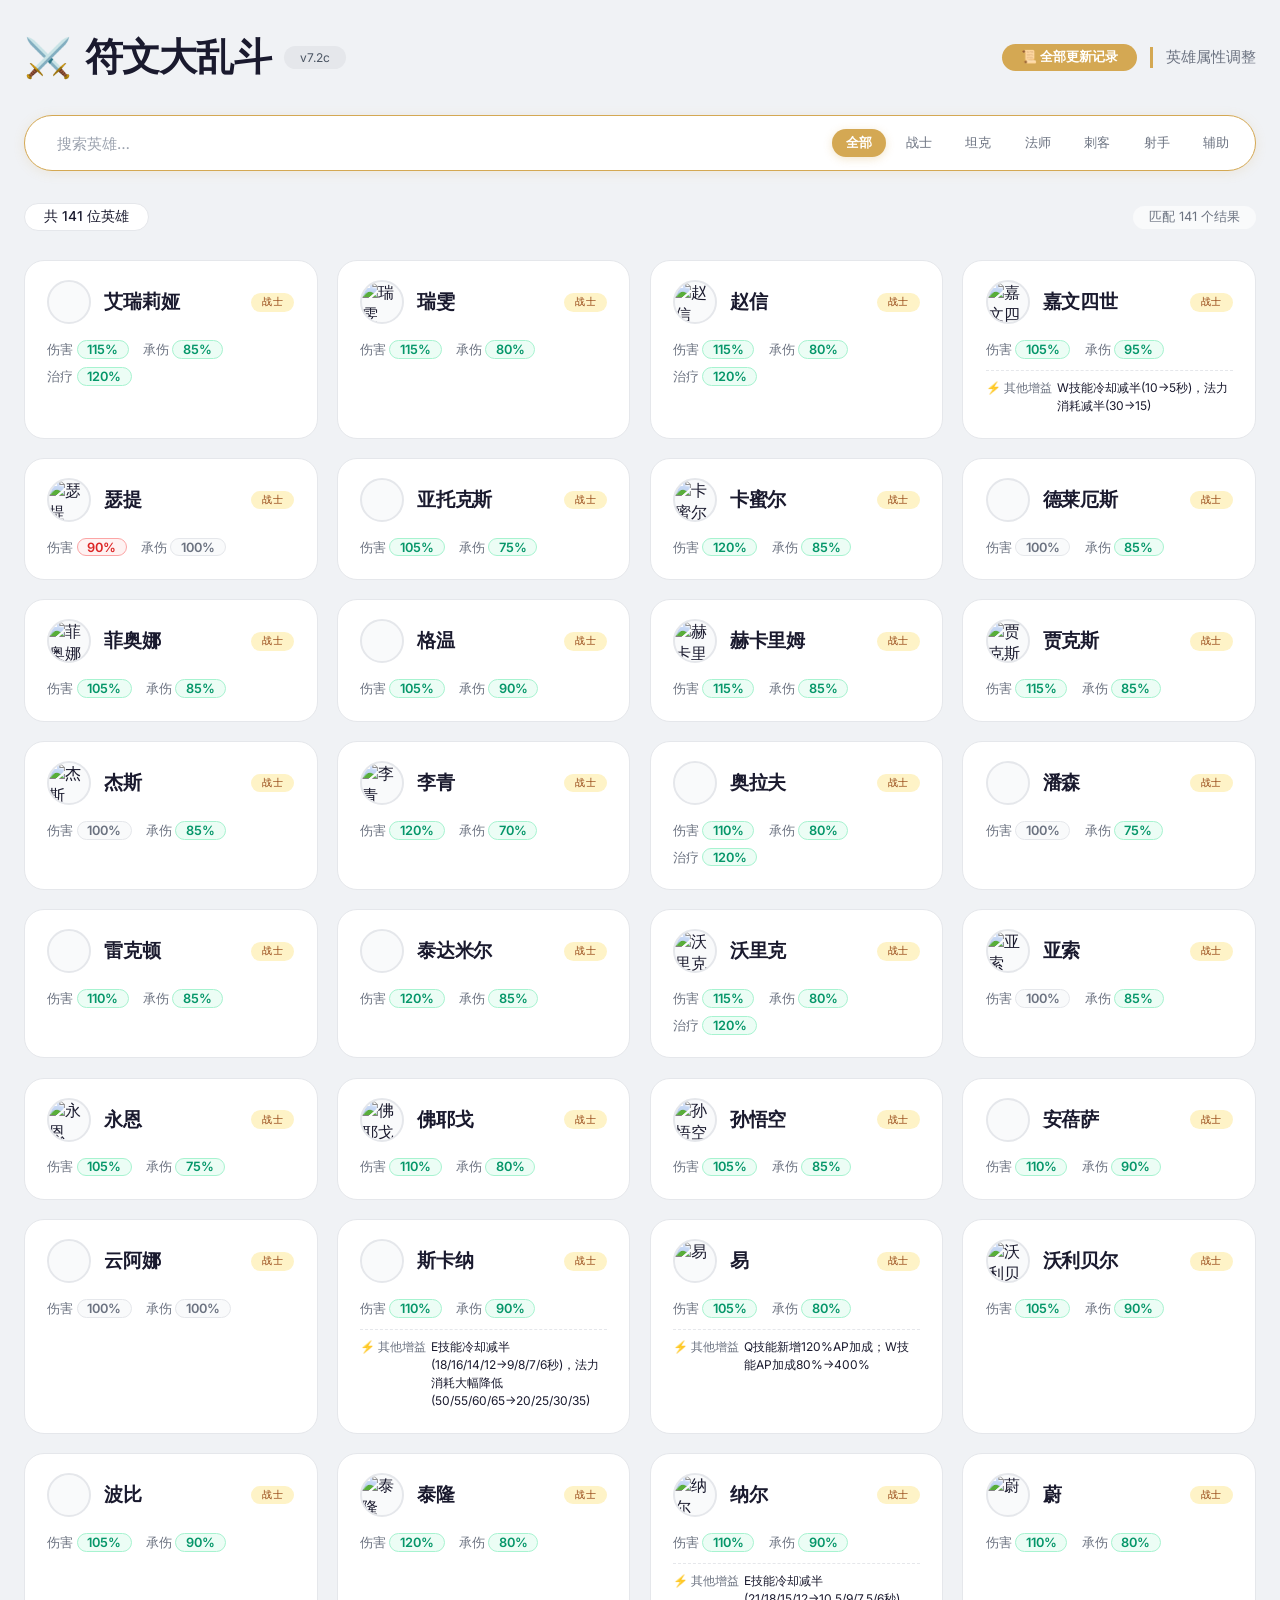
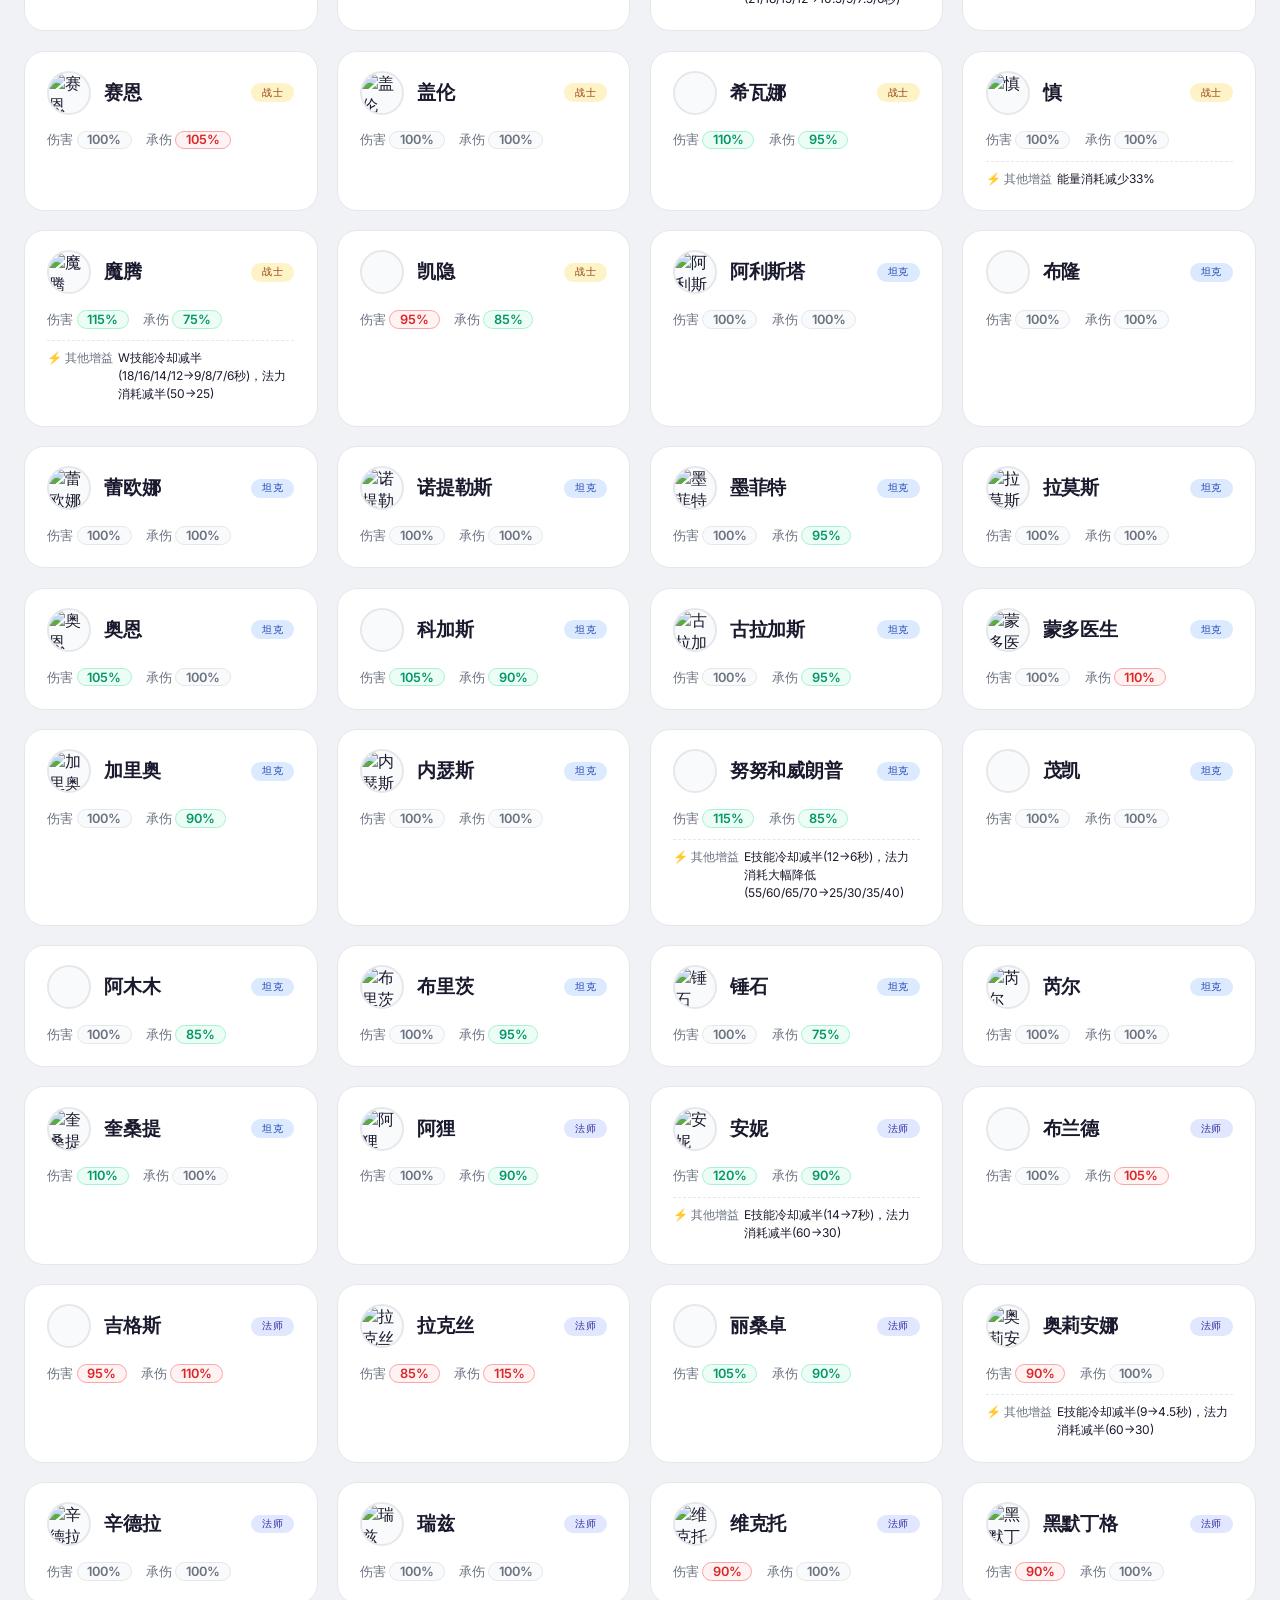
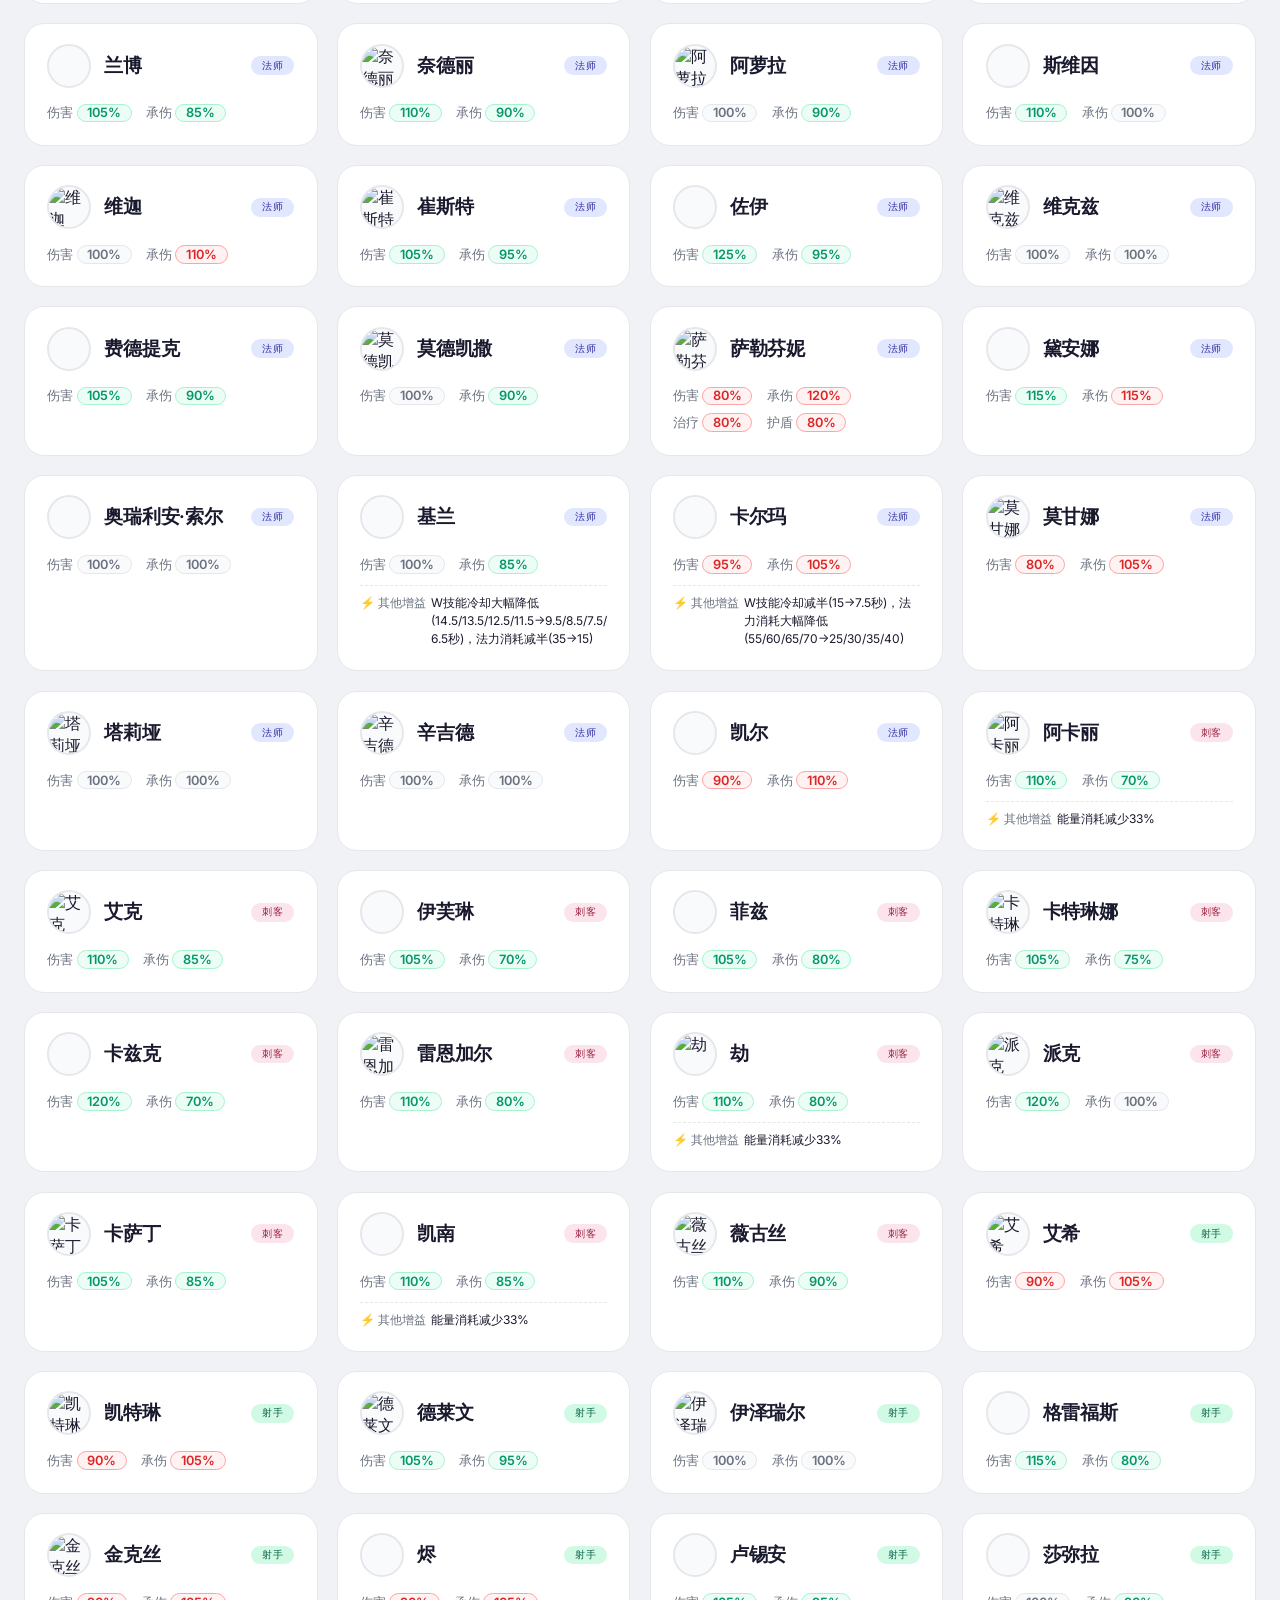
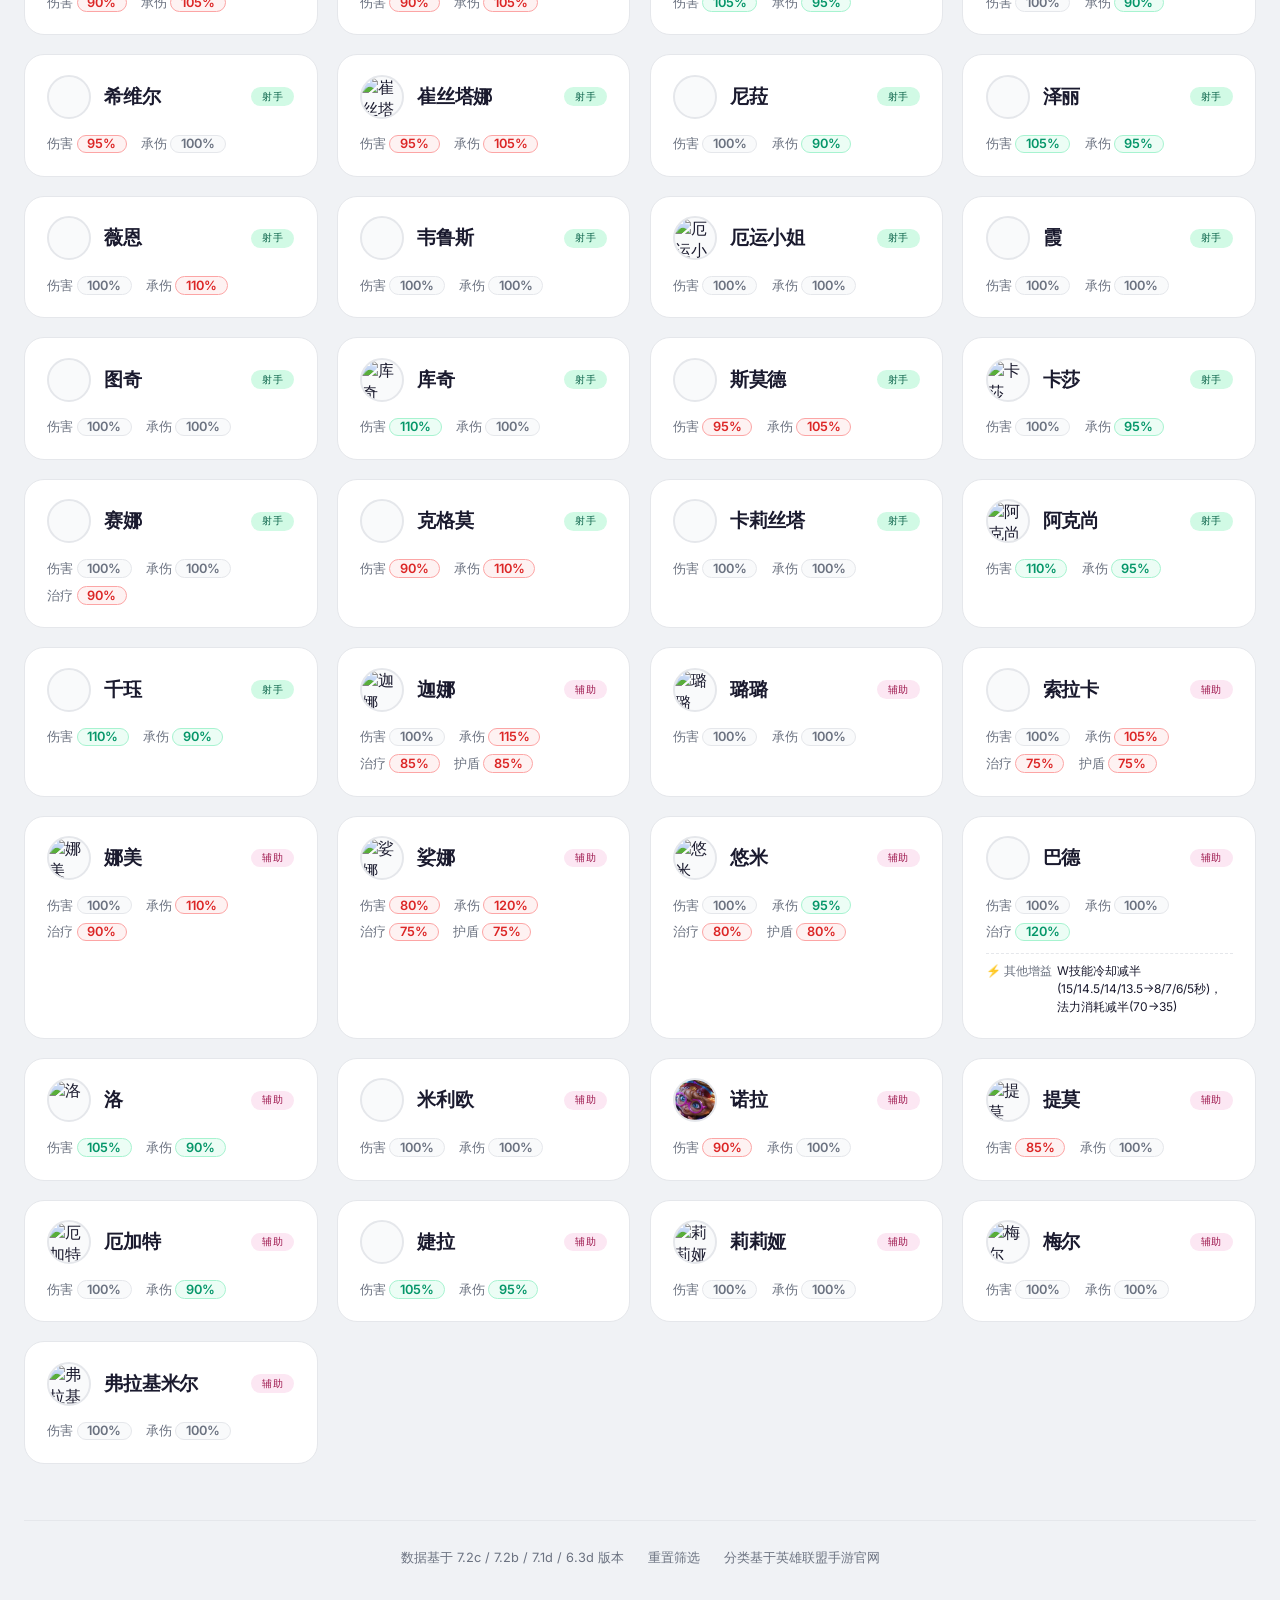
==== index.html @ 931d6c53 "Update index.html" ====
<!DOCTYPE html>
<html lang="zh-CN">
<head>
    <meta charset="UTF-8">
    <meta name="viewport" content="width=device-width, initial-scale=1.0">
    <title>符文大乱斗 · 英雄属性查询</title>
    <link rel="preconnect" href="https://fonts.googleapis.com">
    <link rel="preconnect" href="https://fonts.gstatic.com" crossorigin>
    <link href="https://fonts.googleapis.com/css2?family=Inter:opsz,wght@14..32,400;14..32,500;14..32,600;14..32,700&display=swap" rel="stylesheet">
    <style>
        /* 样式与上一版本完全相同，为了简洁此处省略，实际使用时保留完整样式 */
        * { box-sizing: border-box; margin: 0; padding: 0; }
        body { font-family: 'Inter', sans-serif; background: #f0f2f5; color: #1a1a2e; min-height: 100vh; padding: 2rem 1.5rem; display: flex; flex-direction: column; align-items: center; }
        .container { max-width: 1280px; width: 100%; }
        .header { display: flex; align-items: center; justify-content: space-between; flex-wrap: wrap; margin-bottom: 2rem; gap: 1rem; }
        .header-left { display: flex; align-items: center; gap: 0.8rem; }
        .logo-icon { font-size: 2.4rem; line-height: 1; }
        h1 { font-weight: 700; font-size: 2.4rem; letter-spacing: -0.02em; color: #1a1a2e; margin: 0; }
        .subtitle { color: #6b7280; font-size: 0.95rem; padding-left: 0.8rem; border-left: 3px solid #d4a853; font-weight: 400; }
        .header-actions { display: flex; align-items: center; gap: 0.8rem; }
        .version-badge { background: #e5e7eb; border-radius: 40px; padding: 0.25rem 1rem; font-size: 0.75rem; color: #4b5563; }
        .btn-history { background: #d4a853; border: none; color: #fff; padding: 0.3rem 1.2rem; border-radius: 40px; font-size: 0.8rem; font-weight: 600; cursor: pointer; transition: background 0.2s, transform 0.1s; font-family: inherit; white-space: nowrap; }
        .btn-history:hover { background: #c49a3e; transform: scale(1.02); }
        .filters { display: flex; flex-wrap: wrap; gap: 1rem; margin-bottom: 2rem; align-items: center; background: #fff; border-radius: 60px; padding: 0.5rem 0.5rem 0.5rem 1.2rem; border: 1px solid #e5e7eb; box-shadow: 0 2px 8px rgba(0,0,0,0.06); transition: border-color 0.2s, box-shadow 0.2s; }
        .filters:focus-within { border-color: #d4a853; box-shadow: 0 2px 12px rgba(212,168,83,0.15); }
        .search-box { flex: 2; min-width: 180px; position: relative; }
        .search-box input { width: 100%; padding: 0.6rem 2.4rem 0.6rem 0.8rem; font-size: 0.95rem; border: none; background: transparent; color: #1a1a2e; outline: none; font-family: inherit; }
        .search-box input::placeholder { color: #9ca3af; }
        .search-box .clear-btn { position: absolute; right: 8px; top: 50%; transform: translateY(-50%); background: none; border: none; color: #9ca3af; font-size: 1.2rem; cursor: pointer; padding: 4px 6px; display: none; border-radius: 50%; transition: background 0.2s; }
        .search-box .clear-btn.visible { display: block; }
        .search-box .clear-btn:hover { background: #f3f4f6; color: #4b5563; }
        .type-filter { display: flex; gap: 0.3rem; flex-wrap: wrap; padding-right: 0.2rem; }
        .type-filter button { background: transparent; border: none; color: #6b7280; padding: 0.35rem 0.9rem; border-radius: 40px; cursor: pointer; font-size: 0.8rem; font-weight: 500; transition: all 0.2s; white-space: nowrap; font-family: inherit; }
        .type-filter button:hover { color: #1a1a2e; background: #f3f4f6; }
        .type-filter button.active { background: #d4a853; color: #fff; font-weight: 600; box-shadow: 0 2px 8px rgba(212,168,83,0.3); }
        .stats { display: flex; justify-content: space-between; align-items: center; margin-bottom: 1.8rem; font-size: 0.9rem; color: #6b7280; flex-wrap: wrap; gap: 0.5rem; }
        .stats .count { background: #fff; padding: 0.25rem 1.2rem; border-radius: 40px; border: 1px solid #e5e7eb; font-weight: 500; font-size: 0.85rem; color: #1a1a2e; }
        .stats .match-info { background: #f9fafb; padding: 0.2rem 1rem; border-radius: 40px; font-size: 0.8rem; color: #6b7280; }
        .grid { display: grid; grid-template-columns: repeat(auto-fill, minmax(280px, 1fr)); gap: 1.2rem; }
        .card { background: #fff; border-radius: 20px; padding: 1.2rem 1.4rem 1.4rem; border: 1px solid #e5e7eb; transition: transform 0.15s ease, border-color 0.2s, box-shadow 0.2s; display: flex; flex-direction: column; position: relative; overflow: hidden; cursor: pointer; }
        .card::before { content: ''; position: absolute; top: 0; left: 0; right: 0; height: 3px; background: linear-gradient(90deg, transparent, #d4a853, transparent); opacity: 0; transition: opacity 0.3s; }
        .card:hover { border-color: #d4a853; transform: translateY(-3px); box-shadow: 0 8px 24px rgba(0,0,0,0.08); }
        .card:hover::before { opacity: 1; }
        .card .hero-header { display: flex; align-items: center; gap: 0.8rem; margin-bottom: 0.8rem; }
        .card .hero-header img { width: 44px; height: 44px; border-radius: 50%; border: 2px solid #e5e7eb; object-fit: cover; background: #f9fafb; flex-shrink: 0; transition: border-color 0.2s; }
        .card:hover .hero-header img { border-color: #d4a853; }
        .card .hero-header .hero-name { font-size: 1.2rem; font-weight: 600; flex: 1; letter-spacing: -0.01em; color: #1a1a2e; }
        .card .hero-header .type-badge { font-size: 0.65rem; background: #f3f4f6; color: #4b5563; padding: 0.15rem 0.7rem; border-radius: 40px; font-weight: 500; letter-spacing: 0.3px; white-space: nowrap; text-transform: uppercase; }
        .card .hero-header .type-badge.type-战士 { background: #fef3c7; color: #92400e; }
        .card .hero-header .type-badge.type-坦克 { background: #dbeafe; color: #1e40af; }
        .card .hero-header .type-badge.type-法师 { background: #e0e7ff; color: #3730a3; }
        .card .hero-header .type-badge.type-刺客 { background: #fce4ec; color: #9a1f3c; }
        .card .hero-header .type-badge.type-射手 { background: #d1fae5; color: #065f46; }
        .card .hero-header .type-badge.type-辅助 { background: #fce7f3; color: #9d174d; }
        .card .attrs { display: flex; flex-wrap: wrap; gap: 0.5rem 0.9rem; margin-top: 0.2rem; }
        .card .attr-item { display: flex; align-items: baseline; gap: 0.2rem; font-size: 0.85rem; }
        .card .attr-item .label { color: #6b7280; font-weight: 400; font-size: 0.8rem; }
        .card .attr-item .value { font-weight: 600; color: #1a1a2e; background: #f9fafb; padding: 0.05rem 0.6rem; border-radius: 30px; font-size: 0.8rem; border: 1px solid #e5e7eb; min-width: 2.4rem; text-align: center; }
        .card .attr-item .value.positive { color: #059669; border-color: #a7f3d0; background: #ecfdf5; }
        .card .attr-item .value.negative { color: #dc2626; border-color: #fca5a5; background: #fef2f2; }
        .card .attr-item .value.neutral { color: #6b7280; border-color: #e5e7eb; background: #f9fafb; }
        .card .attr-item .value.empty { color: #9ca3af; border-color: #f3f4f6; background: transparent; }
        .card .other-buff { margin-top: 0.7rem; padding-top: 0.5rem; border-top: 1px dashed #e5e7eb; font-size: 0.75rem; color: #4b5563; line-height: 1.5; display: flex; gap: 0.3rem; }
        .card .other-buff .buff-label { font-weight: 500; color: #6b7280; white-space: nowrap; }
        .card .other-buff .buff-desc { color: #1a1a2e; word-break: break-word; }
        .modal-overlay { position: fixed; top: 0; left: 0; right: 0; bottom: 0; background: rgba(0,0,0,0.4); backdrop-filter: blur(4px); display: flex; align-items: center; justify-content: center; z-index: 1000; padding: 1.5rem; opacity: 0; visibility: hidden; transition: opacity 0.25s ease, visibility 0.25s ease; }
        .modal-overlay.open { opacity: 1; visibility: visible; }
        .modal-content { background: #fff; border-radius: 24px; max-width: 800px; width: 100%; max-height: 80vh; padding: 1.8rem 2rem 2rem; box-shadow: 0 20px 60px rgba(0,0,0,0.2); transform: scale(0.92) translateY(10px); transition: transform 0.25s ease, opacity 0.25s ease; opacity: 0; display: flex; flex-direction: column; overflow: hidden; }
        .modal-overlay.open .modal-content { transform: scale(1) translateY(0); opacity: 1; }
        .modal-header { display: flex; justify-content: space-between; align-items: center; margin-bottom: 1.2rem; flex-shrink: 0; }
        .modal-header h2 { font-size: 1.5rem; font-weight: 600; color: #1a1a2e; }
        .modal-close { background: none; border: none; font-size: 1.8rem; line-height: 1; cursor: pointer; color: #9ca3af; transition: color 0.2s; padding: 0 0.2rem; }
        .modal-close:hover { color: #1a1a2e; }
        .modal-body { overflow-y: auto; padding-right: 0.2rem; flex: 1; }
        .modal-body::-webkit-scrollbar { width: 5px; }
        .modal-body::-webkit-scrollbar-track { background: #f0f2f5; border-radius: 10px; }
        .modal-body::-webkit-scrollbar-thumb { background: #d4a853; border-radius: 10px; }
        .history-item { display: flex; align-items: flex-start; gap: 0.8rem; padding: 0.7rem 0; border-bottom: 1px solid #f0f2f5; }
        .history-item:last-child { border-bottom: none; }
        .history-item img { width: 32px; height: 32px; border-radius: 50%; border: 1px solid #e5e7eb; flex-shrink: 0; margin-top: 0.1rem; }
        .history-item .info { flex: 1; min-width: 0; }
        .history-item .info .h-name { font-weight: 600; font-size: 0.95rem; color: #1a1a2e; margin-bottom: 0.2rem; }
        .history-item .info .h-notes { font-size: 0.8rem; color: #4b5563; line-height: 1.6; }
        .history-item .info .h-notes .update-entry { display: block; padding: 0.1rem 0; }
        .history-item .info .h-notes .update-entry .version { font-weight: 600; color: #d4a853; margin-right: 0.3rem; }
        .no-notes { text-align: center; padding: 2rem 0; color: #9ca3af; }
        .no-result { text-align: center; padding: 4rem 0; color: #6b7280; font-size: 1.1rem; }
        .no-result span { display: block; font-size: 2.8rem; margin-bottom: 0.5rem; }
        .loading-tip { text-align: center; padding: 4rem 0; color: #6b7280; font-size: 1rem; }
        .loading-tip .spinner { display: inline-block; width: 32px; height: 32px; border: 3px solid #e5e7eb; border-top-color: #d4a853; border-radius: 50%; animation: spin 0.8s linear infinite; margin-bottom: 1rem; }
        @keyframes spin { to { transform: rotate(360deg); } }
        .footer { margin-top: 3.5rem; font-size: 0.8rem; color: #6b7280; text-align: center; border-top: 1px solid #e5e7eb; padding-top: 1.8rem; width: 100%; display: flex; justify-content: center; gap: 1.5rem; flex-wrap: wrap; }
        .footer a { color: #6b7280; text-decoration: none; transition: color 0.2s; border-bottom: 1px dotted transparent; }
        .footer a:hover { color: #d4a853; border-bottom-color: #d4a853; }
        @media (max-width: 768px) { body { padding: 1.2rem 0.8rem; } .filters { border-radius: 30px; padding: 0.4rem 0.4rem 0.4rem 1rem; flex-wrap: wrap; gap: 0.5rem; } .search-box { min-width: 140px; } .type-filter button { font-size: 0.75rem; padding: 0.25rem 0.6rem; } .grid { grid-template-columns: 1fr; } .card .hero-header img { width: 38px; height: 38px; } .header-left h1 { font-size: 1.8rem; } .logo-icon { font-size: 1.8rem; } .header-actions { gap: 0.4rem; } .btn-history { font-size: 0.7rem; padding: 0.2rem 0.8rem; } .modal-content { padding: 1.2rem; } }
        @media (max-width: 480px) { .filters { padding: 0.3rem 0.3rem 0.3rem 0.8rem; } .search-box input { font-size: 0.85rem; padding: 0.4rem 1.8rem 0.4rem 0.4rem; } .type-filter button { font-size: 0.7rem; padding: 0.2rem 0.5rem; } .card { padding: 0.9rem 1rem; } .stats { font-size: 0.8rem; } .card .other-buff { font-size: 0.7rem; } .history-item img { width: 28px; height: 28px; } .history-item .info .h-name { font-size: 0.85rem; } }
    </style>
</head>
<body>
<div class="container">
    <div class="header">
        <div class="header-left">
            <span class="logo-icon">⚔️</span>
            <h1>符文大乱斗</h1>
            <span class="version-badge">v7.2c</span>
        </div>
        <div class="header-actions">
            <button class="btn-history" id="btnAllHistory">📜 全部更新记录</button>
            <div class="subtitle">英雄属性调整 </div>
        </div>
    </div>

    <div class="filters">
        <div class="search-box">
            <input type="text" id="searchInput" placeholder="搜索英雄…" autofocus>
            <button class="clear-btn" id="clearBtn">✕</button>
        </div>
        <div class="type-filter" id="typeFilter">
            <button class="active" data-type="all">全部</button>
            <button data-type="战士">战士</button>
            <button data-type="坦克">坦克</button>
            <button data-type="法师">法师</button>
            <button data-type="刺客">刺客</button>
            <button data-type="射手">射手</button>
            <button data-type="辅助">辅助</button>
        </div>
    </div>

    <div class="stats">
        <span class="count" id="resultCount">加载中…</span>
        <span class="match-info" id="matchInfo"></span>
    </div>

    <div id="heroGrid" class="grid"></div>
    <div id="noResult" class="no-result" style="display:none;">
        <span>🕵️</span> 没有找到匹配的英雄
    </div>

    <div class="footer">
        <span>数据基于 7.2c / 7.2b / 7.1d / 6.3d 版本</span>
        <a href="#" onclick="resetAll();return false;">重置筛选</a>
        <span>分类基于英雄联盟手游官网</span>
    </div>
</div>

<div class="modal-overlay" id="historyModal">
    <div class="modal-content">
        <div class="modal-header">
            <h2 id="modalTitle">📜 更新记录</h2>
            <button class="modal-close" id="modalClose">&times;</button>
        </div>
        <div class="modal-body" id="modalBody"></div>
    </div>
</div>

<script>
    // ======================= 英雄数据（根据最新表格更新备注） ======================
    const HEROES_BASE = [
        // ===== 战士 =====
        { name: "艾瑞莉娅", damage: 1.15, taken: 0.85, heal: 1.2, shield: null, other: null, type: "战士", note1: null, note2: "造成伤害：110% >>> 115%，7.2b版本" },
        { name: "瑞雯", damage: 1.15, taken: 0.8, heal: null, shield: null, other: null, type: "战士", note1: "承受伤害从85%降低至80%，7.2c版本", note2: "造成伤害：110% >>> 115%，7.2b版本" },
        { name: "赵信", damage: 1.15, taken: 0.8, heal: 1.2, shield: null, other: null, type: "战士", note1: "承受伤害从85%降低至80%，7.2c版本", note2: "造成伤害：105% >>> 115%，7.2b版本" },
        { name: "嘉文四世", damage: 1.05, taken: 0.95, heal: null, shield: null, other: "W技能冷却减半(10→5秒)，法力消耗减半(30→15)", type: "战士", note1: "W技能冷却与蓝耗减半，7.2c版本", note2: "造成伤害：100% >>> 105%，7.2b版本" },
        { name: "瑟提", damage: 0.9, taken: 1, heal: null, shield: null, other: null, type: "战士", note1: null, note2: "7.1d版本调整，造成伤害从100%削弱至90%" },
        { name: "亚托克斯", damage: 1.05, taken: 0.75, heal: null, shield: null, other: null, type: "战士", note1: null, note2: null },
        { name: "卡蜜尔", damage: 1.2, taken: 0.85, heal: null, shield: null, other: null, type: "战士", note1: null, note2: null },
        { name: "德莱厄斯", damage: 1, taken: 0.85, heal: null, shield: null, other: null, type: "战士", note1: null, note2: null },
        { name: "菲奥娜", damage: 1.05, taken: 0.85, heal: null, shield: null, other: null, type: "战士", note1: null, note2: null },
        { name: "格温", damage: 1.05, taken: 0.9, heal: null, shield: null, other: null, type: "战士", note1: null, note2: null },
        { name: "赫卡里姆", damage: 1.15, taken: 0.85, heal: null, shield: null, other: null, type: "战士", note1: null, note2: null },
        { name: "贾克斯", damage: 1.15, taken: 0.85, heal: null, shield: null, other: null, type: "战士", note1: null, note2: null },
        { name: "杰斯", damage: 1, taken: 0.85, heal: null, shield: null, other: null, type: "战士", note1: null, note2: null },
        { name: "李青", damage: 1.2, taken: 0.7, heal: null, shield: null, other: null, type: "战士", note1: null, note2: null },
        { name: "奥拉夫", damage: 1.1, taken: 0.8, heal: 1.2, shield: null, other: null, type: "战士", note1: "承受伤害从85%降低至80%，7.2c版本", note2: "治疗效果+20%（120%）" },
        { name: "潘森", damage: 1, taken: 0.75, heal: null, shield: null, other: null, type: "战士", note1: null, note2: null },
        { name: "雷克顿", damage: 1.1, taken: 0.85, heal: null, shield: null, other: null, type: "战士", note1: null, note2: null },
        { name: "泰达米尔", damage: 1.2, taken: 0.85, heal: null, shield: null, other: null, type: "战士", note1: null, note2: null },
        { name: "沃里克", damage: 1.15, taken: 0.8, heal: 1.2, shield: null, other: null, type: "战士", note1: null, note2: null },
        { name: "亚索", damage: 1, taken: 0.85, heal: null, shield: null, other: null, type: "战士", note1: null, note2: "治疗效果+20%（120%）" },
        { name: "永恩", damage: 1.05, taken: 0.75, heal: null, shield: null, other: null, type: "战士", note1: null, note2: null },
        { name: "佛耶戈", damage: 1.1, taken: 0.8, heal: null, shield: null, other: null, type: "战士", note1: "承受伤害从85%降低至80%，7.2c版本", note2: null },
        { name: "孙悟空", damage: 1.05, taken: 0.85, heal: null, shield: null, other: null, type: "战士", note1: null, note2: null },
        { name: "安蓓萨", damage: 1.1, taken: 0.9, heal: null, shield: null, other: null, type: "战士", note1: null, note2: null },
        { name: "云阿娜", damage: 1, taken: 1, heal: null, shield: null, other: null, type: "战士", note1: null, note2: null },
        { name: "斯卡纳", damage: 1.1, taken: 0.9, heal: null, shield: null, other: "E技能冷却减半(18/16/14/12→9/8/7/6秒)，法力消耗大幅降低(50/55/60/65→20/25/30/35)", type: "战士", note1: "E技能冷却与蓝耗减半，7.2c版本", note2: null },
        { name: "易", damage: 1.05, taken: 0.8, heal: null, shield: null, other: "Q技能新增120%AP加成；W技能AP加成80%→400%", type: "战士", note1: "技能AP加成调整，7.2c版本", note2: null },
        { name: "沃利贝尔", damage: 1.05, taken: 0.9, heal: null, shield: null, other: null, type: "战士", note1: null, note2: null },
        { name: "波比", damage: 1.05, taken: 0.9, heal: null, shield: null, other: null, type: "战士", note1: null, note2: null },
        { name: "泰隆", damage: 1.2, taken: 0.8, heal: null, shield: null, other: null, type: "战士", note1: null, note2: null },
        { name: "纳尔", damage: 1.1, taken: 0.9, heal: null, shield: null, other: "E技能冷却减半(21/18/15/12→10.5/9/7.5/6秒)", type: "战士", note1: "E技能冷却减半，7.2c版本", note2: null },
        { name: "蔚", damage: 1.1, taken: 0.8, heal: null, shield: null, other: null, type: "战士", note1: null, note2: null },
        { name: "赛恩", damage: 1, taken: 1.05, heal: null, shield: null, other: null, type: "战士", note1: null, note2: null },
        { name: "盖伦", damage: 1, taken: 1, heal: null, shield: null, other: null, type: "战士", note1: null, note2: "7.1d版本调整，承受伤害从95%回调至100%" },
        { name: "希瓦娜", damage: 1.1, taken: 0.95, heal: null, shield: null, other: null, type: "战士", note1: null, note2: "7.1d版本调整，承受伤害从85%回调至95%" },
        { name: "慎", damage: 1, taken: 1, heal: null, shield: null, other: "能量消耗减少33%", type: "战士", note1: "能量消耗减少33%，7.2c版本", note2: "7.1d版本调整，造成伤害从110%回调至100%" },
        { name: "魔腾", damage: 1.15, taken: 0.75, heal: null, shield: null, other: "W技能冷却减半(18/16/14/12→9/8/7/6秒)，法力消耗减半(50→25)", type: "战士", note1: "W技能冷却与蓝耗减半，7.2c版本", note2: "受到伤害：85% >>> 75%，7.2b版本" },
        { name: "凯隐", damage: 0.95, taken: 0.85, heal: null, shield: null, other: null, type: "战士", note1: null, note2: null },

        // ===== 坦克 =====
        { name: "阿利斯塔", damage: 1, taken: 1, heal: null, shield: null, other: null, type: "坦克", note1: null, note2: "7.1d版本调整，承受伤害从90%回调至100%" },
        { name: "布隆", damage: 1, taken: 1, heal: null, shield: null, other: null, type: "坦克", note1: null, note2: null },
        { name: "蕾欧娜", damage: 1, taken: 1, heal: null, shield: null, other: null, type: "坦克", note1: null, note2: "7.1d版本调整，承受伤害从95%回调至100%" },
        { name: "诺提勒斯", damage: 1, taken: 1, heal: null, shield: null, other: null, type: "坦克", note1: null, note2: null },
        { name: "墨菲特", damage: 1, taken: 0.95, heal: null, shield: null, other: null, type: "坦克", note1: null, note2: null },
        { name: "拉莫斯", damage: 1, taken: 1, heal: null, shield: null, other: null, type: "坦克", note1: null, note2: "7.1d版本调整，承受伤害从95%回调至100%" },
        { name: "奥恩", damage: 1.05, taken: 1, heal: null, shield: null, other: null, type: "坦克", note1: null, note2: null },
        { name: "科加斯", damage: 1.05, taken: 0.9, heal: null, shield: null, other: null, type: "坦克", note1: null, note2: null },
        { name: "古拉加斯", damage: 1, taken: 0.95, heal: null, shield: null, other: null, type: "坦克", note1: null, note2: null },
        { name: "蒙多医生", damage: 1, taken: 1.1, heal: null, shield: null, other: null, type: "坦克", note1: null, note2: "6.3d版本调整，极地大乱斗承受伤害从90%回调至100%" },
        { name: "加里奥", damage: 1, taken: 0.9, heal: null, shield: null, other: null, type: "坦克", note1: null, note2: "受到伤害：100% >>> 90%，7.2b版本" },
        { name: "内瑟斯", damage: 1, taken: 1, heal: null, shield: null, other: null, type: "坦克", note1: null, note2: "1技能击杀普通小兵叠层+10层（18层）1技能击杀炮兵和英雄叠层-8层（24层），同步极地大乱斗，7.2b版本" },
        { name: "努努和威朗普", damage: 1.15, taken: 0.85, heal: null, shield: null, other: "E技能冷却减半(12→6秒)，法力消耗大幅降低(55/60/65/70→25/30/35/40)", type: "坦克", note1: "E技能冷却与蓝耗减半，7.2c版本", note2: null },
        { name: "茂凯", damage: 1, taken: 1, heal: null, shield: null, other: null, type: "坦克", note1: null, note2: null },
        { name: "阿木木", damage: 1, taken: 0.85, heal: null, shield: null, other: null, type: "坦克", note1: "承受伤害从90%降低至85%，7.2c版本", note2: null },
        { name: "布里茨", damage: 1, taken: 0.95, heal: null, shield: null, other: null, type: "坦克", note1: null, note2: null },
        { name: "锤石", damage: 1, taken: 0.75, heal: null, shield: null, other: null, type: "坦克", note1: null, note2: null },
        { name: "芮尔", damage: 1, taken: 1, heal: null, shield: null, other: null, type: "坦克", note1: null, note2: null },
        { name: "奎桑提", damage: 1.1, taken: 1, heal: null, shield: null, other: null, type: "坦克", note1: null, note2: null },

        // ===== 法师 =====
        { name: "阿狸", damage: 1, taken: 0.9, heal: null, shield: null, other: null, type: "法师", note1: null, note2: "受到伤害：100% >>> 90%，7.2b版本" },
        { name: "安妮", damage: 1.2, taken: 0.9, heal: null, shield: null, other: "E技能冷却减半(14→7秒)，法力消耗减半(60→30)", type: "法师", note1: "E技能冷却与蓝耗减半，7.2c版本", note2: null },
        { name: "布兰德", damage: 1, taken: 1.05, heal: null, shield: null, other: null, type: "法师", note1: null, note2: null },
        { name: "吉格斯", damage: 0.95, taken: 1.1, heal: null, shield: null, other: null, type: "法师", note1: null, note2: "7.1d版本调整，造成伤害从85%增强至95%，承受伤害从120%降低至110%" },
        { name: "拉克丝", damage: 0.85, taken: 1.15, heal: null, shield: null, other: null, type: "法师", note1: null, note2: null },
        { name: "丽桑卓", damage: 1.05, taken: 0.9, heal: null, shield: null, other: null, type: "法师", note1: null, note2: "造成伤害：100% >>> 105%，7.2b版本" },
        { name: "奥莉安娜", damage: 0.9, taken: 1, heal: null, shield: null, other: "E技能冷却减半(9→4.5秒)，法力消耗减半(60→30)", type: "法师", note1: "E技能冷却与蓝耗减半，7.2c版本", note2: null },
        { name: "辛德拉", damage: 1, taken: 1, heal: null, shield: null, other: null, type: "法师", note1: null, note2: null },
        { name: "瑞兹", damage: 1, taken: 1, heal: null, shield: null, other: null, type: "法师", note1: null, note2: null },
        { name: "维克托", damage: 0.9, taken: 1, heal: null, shield: null, other: null, type: "法师", note1: null, note2: null },
        { name: "黑默丁格", damage: 0.9, taken: 1, heal: null, shield: null, other: null, type: "法师", note1: null, note2: null },
        { name: "兰博", damage: 1.05, taken: 0.85, heal: null, shield: null, other: null, type: "法师", note1: null, note2: null },
        { name: "奈德丽", damage: 1.1, taken: 0.9, heal: null, shield: null, other: null, type: "法师", note1: null, note2: null },
        { name: "阿萝拉", damage: 1, taken: 0.9, heal: null, shield: null, other: null, type: "法师", note1: null, note2: "6.3d版本调整，承受伤害从100%降低至90%" },
        { name: "斯维因", damage: 1.1, taken: 1, heal: null, shield: null, other: null, type: "法师", note1: null, note2: "6.3d版本调整，造成伤害+10%，治疗效果+10%" },
        { name: "维迦", damage: 1, taken: 1.1, heal: null, shield: null, other: null, type: "法师", note1: null, note2: "7.1d版本调整，承受伤害从100%增加至110%" },
        { name: "崔斯特", damage: 1.05, taken: 0.95, heal: null, shield: null, other: null, type: "法师", note1: null, note2: null },
        { name: "佐伊", damage: 1.25, taken: 0.95, heal: null, shield: null, other: null, type: "法师", note1: "造成伤害从120%提升至125%，7.2c版本", note2: null },
        { name: "维克兹", damage: 1, taken: 1, heal: null, shield: null, other: null, type: "法师", note1: null, note2: null },
        { name: "费德提克", damage: 1.05, taken: 0.9, heal: null, shield: null, other: null, type: "法师", note1: null, note2: null },
        { name: "莫德凯撒", damage: 1, taken: 0.9, heal: null, shield: null, other: null, type: "法师", note1: null, note2: null },
        { name: "萨勒芬妮", damage: 0.8, taken: 1.2, heal: 0.8, shield: 0.8, other: null, type: "法师", note1: null, note2: null },
        { name: "黛安娜", damage: 1.15, taken: 1.15, heal: null, shield: null, other: null, type: "法师", note1: null, note2: "造成伤害：110% >>> 115%，受到伤害：110% >>> 115%，7.2b版本" },
        { name: "奥瑞利安·索尔", damage: 1, taken: 1, heal: null, shield: null, other: null, type: "法师", note1: null, note2: "7.1d版本调整，承受伤害从90%回调至100%" },
        { name: "基兰", damage: 1, taken: 0.85, heal: null, shield: null, other: "W技能冷却大幅降低(14.5/13.5/12.5/11.5→9.5/8.5/7.5/6.5秒)，法力消耗减半(35→15)", type: "法师", note1: "W技能冷却与蓝耗减半，7.2c版本", note2: "受到伤害：100% >>> 85%，7.2b版本；" },
        { name: "卡尔玛", damage: 0.95, taken: 1.05, heal: null, shield: null, other: "W技能冷却减半(15→7.5秒)，法力消耗大幅降低(55/60/65/70→25/30/35/40)", type: "法师", note1: "W技能冷却与蓝耗减半，7.2c版本", note2: null },
        { name: "莫甘娜", damage: 0.8, taken: 1.05, heal: null, shield: null, other: null, type: "法师", note1: null, note2: null },
        { name: "塔莉垭", damage: 1, taken: 1, heal: null, shield: null, other: null, type: "法师", note1: null, note2: null },
        { name: "辛吉德", damage: 1, taken: 1, heal: null, shield: null, other: null, type: "法师", note1: null, note2: null },
        { name: "凯尔", damage: 0.9, taken: 1.1, heal: null, shield: null, other: null, type: "法师", note1: null, note2: null },

        // ===== 刺客 =====
        { name: "阿卡丽", damage: 1.1, taken: 0.7, heal: null, shield: null, other: "能量消耗减少33%", type: "刺客", note1: "能量消耗减少33%，7.2c版本", note2: null },
        { name: "艾克", damage: 1.1, taken: 0.85, heal: null, shield: null, other: null, type: "刺客", note1: null, note2: null },
        { name: "伊芙琳", damage: 1.05, taken: 0.7, heal: null, shield: null, other: null, type: "刺客", note1: null, note2: null },
        { name: "菲兹", damage: 1.05, taken: 0.8, heal: null, shield: null, other: null, type: "刺客", note1: null, note2: null },
        { name: "卡特琳娜", damage: 1.05, taken: 0.75, heal: null, shield: null, other: null, type: "刺客", note1: null, note2: null },
        { name: "卡兹克", damage: 1.2, taken: 0.7, heal: null, shield: null, other: null, type: "刺客", note1: null, note2: null },
        { name: "雷恩加尔", damage: 1.1, taken: 0.8, heal: null, shield: null, other: null, type: "刺客", note1: null, note2: null },
        { name: "劫", damage: 1.1, taken: 0.8, heal: null, shield: null, other: "能量消耗减少33%", type: "刺客", note1: "能量消耗减少33%，7.2c版本", note2: null },
        { name: "派克", damage: 1.2, taken: 1, heal: null, shield: null, other: null, type: "刺客", note1: null, note2: "造成伤害：110% >>> 120%，7.2b版本" },
        { name: "卡萨丁", damage: 1.05, taken: 0.85, heal: null, shield: null, other: null, type: "刺客", note1: null, note2: null },
        { name: "凯南", damage: 1.1, taken: 0.85, heal: null, shield: null, other: "能量消耗减少33%", type: "刺客", note1: "能量消耗减少33%，7.2c版本", note2: "受到伤害：100% >>> 85%，7.2b版本" },
        { name: "薇古丝", damage: 1.1, taken: 0.9, heal: null, shield: null, other: null, type: "刺客", note1: null, note2: "造成伤害：100% >>> 110%，7.2b版本" },

        // ===== 射手 =====
        { name: "艾希", damage: 0.9, taken: 1.05, heal: null, shield: null, other: null, type: "射手", note1: null, note2: null },
        { name: "凯特琳", damage: 0.9, taken: 1.05, heal: null, shield: null, other: null, type: "射手", note1: null, note2: null },
        { name: "德莱文", damage: 1.05, taken: 0.95, heal: null, shield: null, other: null, type: "射手", note1: null, note2: null },
        { name: "伊泽瑞尔", damage: 1, taken: 1, heal: null, shield: null, other: null, type: "射手", note1: null, note2: null },
        { name: "格雷福斯", damage: 1.15, taken: 0.8, heal: null, shield: null, other: null, type: "射手", note1: null, note2: null },
        { name: "金克丝", damage: 0.9, taken: 1.05, heal: null, shield: null, other: null, type: "射手", note1: null, note2: null },
        { name: "烬", damage: 0.9, taken: 1.05, heal: null, shield: null, other: null, type: "射手", note1: null, note2: null },
        { name: "卢锡安", damage: 1.05, taken: 0.95, heal: null, shield: null, other: null, type: "射手", note1: null, note2: null },
        { name: "莎弥拉", damage: 1, taken: 0.9, heal: null, shield: null, other: null, type: "射手", note1: null, note2: null },
        { name: "希维尔", damage: 0.95, taken: 1, heal: null, shield: null, other: null, type: "射手", note1: null, note2: null },
        { name: "崔丝塔娜", damage: 0.95, taken: 1.05, heal: null, shield: null, other: null, type: "射手", note1: null, note2: null },
        { name: "尼菈", damage: 1, taken: 0.9, heal: null, shield: null, other: null, type: "射手", note1: null, note2: null },
        { name: "泽丽", damage: 1.05, taken: 0.95, heal: null, shield: null, other: null, type: "射手", note1: null, note2: null },
        { name: "薇恩", damage: 1, taken: 1.1, heal: null, shield: null, other: null, type: "射手", note1: null, note2: "7.1d版本调整，造成伤害从105%回调至100%，承受伤害从100%增加至110%" },
        { name: "韦鲁斯", damage: 1, taken: 1, heal: null, shield: null, other: null, type: "射手", note1: null, note2: "7.1d版本调整，造成伤害从95%回调至100%" },
        { name: "厄运小姐", damage: 1, taken: 1, heal: null, shield: null, other: null, type: "射手", note1: null, note2: "7.1d版本调整，造成伤害从92%回调至100%，承受伤害从103%回调至100%" },
        { name: "霞", damage: 1, taken: 1, heal: null, shield: null, other: null, type: "射手", note1: null, note2: "7.1d版本调整，造成伤害从95%回调至100%" },
        { name: "图奇", damage: 1, taken: 1, heal: null, shield: null, other: null, type: "射手", note1: null, note2: "7.1d版本调整，造成伤害从95%回调至100%，承受伤害从105%回调至100%" },
        { name: "库奇", damage: 1.1, taken: 1, heal: null, shield: null, other: null, type: "射手", note1: null, note2: null },
        { name: "斯莫德", damage: 0.95, taken: 1.05, heal: null, shield: null, other: null, type: "射手", note1: null, note2: null },
        { name: "卡莎", damage: 1, taken: 0.95, heal: null, shield: null, other: null, type: "射手", note1: null, note2: "6.3d版本调整，造成伤害从110%回调至100%" },
        { name: "赛娜", damage: 1, taken: 1, heal: 0.9, shield: null, other: null, type: "射手", note1: null, note2: null },
        { name: "克格莫", damage: 0.9, taken: 1.1, heal: null, shield: null, other: null, type: "射手", note1: null, note2: null },
        { name: "卡莉丝塔", damage: 1, taken: 1, heal: null, shield: null, other: null, type: "射手", note1: null, note2: null },
        { name: "阿克尚", damage: 1.1, taken: 0.95, heal: null, shield: null, other: null, type: "射手", note1: null, note2: null },
        { name: "千珏", damage: 1.1, taken: 0.9, heal: null, shield: null, other: null, type: "射手", note1: null, note2: null },

        // ===== 辅助 =====
        { name: "迦娜", damage: 1, taken: 1.15, heal: 0.85, shield: 0.85, other: null, type: "辅助", note1: null, note2: null },
        { name: "璐璐", damage: 1, taken: 1, heal: null, shield: null, other: null, type: "辅助", note1: null, note2: "治疗效果-10%（90%）" },
        { name: "索拉卡", damage: 1, taken: 1.05, heal: 0.75, shield: 0.75, other: null, type: "辅助", note1: null, note2: null },
        { name: "娜美", damage: 1, taken: 1.1, heal: 0.9, shield: null, other: null, type: "辅助", note1: null, note2: null },
        { name: "娑娜", damage: 0.8, taken: 1.2, heal: 0.75, shield: 0.75, other: null, type: "辅助", note1: null, note2: null },
        { name: "悠米", damage: 1, taken: 0.95, heal: 0.8, shield: 0.8, other: null, type: "辅助", note1: null, note2: "治疗效果-15%（85%）护盾效果-15%（85%）" },
        { name: "巴德", damage: 1, taken: 1, heal: 1.2, shield: null, other: "W技能冷却减半(15/14.5/14/13.5→8/7/6/5秒)，法力消耗减半(70→35)", type: "辅助", note1: "W技能冷却与蓝耗减半，7.2c版本", note2: "治疗效果+20%（120%），7.2b版本" },
        { name: "洛", damage: 1.05, taken: 0.9, heal: null, shield: null, other: null, type: "辅助", note1: null, note2: "造成伤害：100% >>> 105%，受到伤害：95% >>> 90%" },
        { name: "米利欧", damage: 1, taken: 1, heal: null, shield: null, other: null, type: "辅助", note1: null, note2: "6.3d版本调整，治疗效果-10%（90%）" },
        { name: "诺拉", damage: 0.9, taken: 1, heal: null, shield: null, other: null, type: "辅助", note1: null, note2: null },
        { name: "提莫", damage: 0.85, taken: 1, heal: null, shield: null, other: null, type: "辅助", note1: null, note2: null },
        { name: "厄加特", damage: 1, taken: 0.9, heal: null, shield: null, other: null, type: "辅助", note1: null, note2: null },
        { name: "婕拉", damage: 1.05, taken: 0.95, heal: null, shield: null, other: null, type: "辅助", note1: null, note2: null },
        { name: "莉莉娅", damage: 1, taken: 1, heal: null, shield: null, other: null, type: "辅助", note1: null, note2: "6.3d版本调整，承受伤害从90%回调至100%" },
        { name: "梅尔", damage: 1, taken: 1, heal: null, shield: null, other: null, type: "辅助", note1: null, note2: null },
        { name: "弗拉基米尔", damage: 1, taken: 1, heal: null, shield: null, other: null, type: "辅助", note1: null, note2: "7.1d版本调整，承受伤害从95%回调至100%" },
    ];

    // ======================= 全局状态 ======================
    let heroes = [];
    let currentType = 'all';
    let searchText = '';

    // ======================= DOM ==========================
    const searchInput = document.getElementById('searchInput');
    const clearBtn = document.getElementById('clearBtn');
    const resultCount = document.getElementById('resultCount');
    const matchInfo = document.getElementById('matchInfo');
    const grid = document.getElementById('heroGrid');
    const noResult = document.getElementById('noResult');
    const typeButtons = document.querySelectorAll('#typeFilter button');
    const btnAllHistory = document.getElementById('btnAllHistory');
    const modalOverlay = document.getElementById('historyModal');
    const modalClose = document.getElementById('modalClose');
    const modalBody = document.getElementById('modalBody');
    const modalTitle = document.getElementById('modalTitle');

    // ======================= 辅助函数 ======================
    function parseNote(note) {
        if (!note) return null;
        // 替换“同步极地大乱斗”为“极地大乱斗同步该改动”
        let corrected = note.replace(/同步极地大乱斗/g, '极地大乱斗同步该改动');
        const versionMatch = corrected.match(/(7\.2c|7\.2b|7\.1d|6\.3d)版本?/);
        let version = null;
        let desc = corrected;
        if (versionMatch) {
            version = versionMatch[1] + '版本';
            desc = corrected.replace(versionMatch[0], '').replace(/^[,，\s]+/, '').replace(/[,，\s]+$/, '');
        }
        if (!desc.trim()) desc = corrected;
        return { version: version || '其他版本', desc: desc.trim() };
    }

    function parseHeroNotes(hero) {
        const updates = [];
        if (hero.note1) {
            const entry = parseNote(hero.note1);
            if (entry) updates.push(entry);
        }
        if (hero.note2) {
            const entry = parseNote(hero.note2);
            if (entry) updates.push(entry);
        }
        updates.sort((a, b) => b.version.localeCompare(a.version));
        return updates;
    }

    // ======================= 渲染 ==========================
    function fmt(value) {
        if (value === null || value === undefined) return null;
        const num = parseFloat(value);
        if (isNaN(num)) return null;
        return Math.round(num * 100) + '%';
    }

    function getCssClass(value) {
        if (value === null || value === undefined) return 'empty';
        const num = parseFloat(value);
        if (isNaN(num)) return 'empty';
        if (num > 1) return 'positive';
        if (num < 1) return 'negative';
        return 'neutral';
    }

    function getTakenCssClass(value) {
        if (value === null || value === undefined) return 'empty';
        const num = parseFloat(value);
        if (isNaN(num)) return 'empty';
        if (num > 1) return 'negative';
        if (num < 1) return 'positive';
        return 'neutral';
    }

    function render(heroList) {
        if (heroList.length === 0) {
            grid.innerHTML = '';
            noResult.style.display = 'block';
            resultCount.textContent = '共 0 位英雄';
            matchInfo.textContent = '';
            return;
        }
        noResult.style.display = 'none';
        resultCount.textContent = `共 ${heroList.length} 位英雄`;

        let html = '';
        heroList.forEach(h => {
            const dmg = fmt(h.damage);
            const tkn = fmt(h.taken);
            const heal = fmt(h.heal);
            const shield = fmt(h.shield);
            const dmgCls = getCssClass(h.damage);
            const tknCls = getTakenCssClass(h.taken);
            const healCls = getCssClass(h.heal);
            const shieldCls = getCssClass(h.shield);
            const iconPath = `./英雄联盟英雄头像_真名命名_173个/${h.name}.png`;
            const fallbackIcon = 'https://ddragon.leagueoflegends.com/cdn/14.10.1/img/champion/default.png';
            const typeClass = 'type-' + h.type;

            let otherHtml = '';
            if (h.other) {
                otherHtml = `<div class="other-buff"><span class="buff-label">⚡ 其他增益</span><span class="buff-desc">${h.other}</span></div>`;
            }

            html += `
                <div class="card" data-hero="${h.name}">
                    <div class="hero-header">
                        <img src="${iconPath}" alt="${h.name}" loading="lazy" onerror="this.src='${fallbackIcon}'">
                        <span class="hero-name">${h.name}</span>
                        <span class="type-badge ${typeClass}">${h.type}</span>
                    </div>
                    <div class="attrs">
                        <span class="attr-item"><span class="label">伤害</span><span class="value ${dmgCls}">${dmg || '—'}</span></span>
                        <span class="attr-item"><span class="label">承伤</span><span class="value ${tknCls}">${tkn || '—'}</span></span>
                        ${heal !== null ? `<span class="attr-item"><span class="label">治疗</span><span class="value ${healCls}">${heal}</span></span>` : ''}
                        ${shield !== null ? `<span class="attr-item"><span class="label">护盾</span><span class="value ${shieldCls}">${shield}</span></span>` : ''}
                    </div>
                    ${otherHtml}
                </div>
            `;
        });
        grid.innerHTML = html;
        matchInfo.textContent = `匹配 ${heroList.length} 个结果`;
    }

    function filterAndRender() {
        const filtered = heroes.filter(h => {
            const nameMatch = h.name.includes(searchText);
            const typeMatch = currentType === 'all' || h.type === currentType;
            return nameMatch && typeMatch;
        });
        render(filtered);
    }

    // ======================= 模态框 ==========================
    function showHistory(heroOrAll) {
        modalBody.innerHTML = '';
        if (heroOrAll === 'all') {
            modalTitle.textContent = '📜 全部更新记录';
            const withNotes = heroes.filter(h => h.updates && h.updates.length > 0);
            if (withNotes.length === 0) {
                modalBody.innerHTML = `<div class="no-notes">暂无更新记录</div>`;
            } else {
                withNotes.sort((a, b) => a.name.localeCompare(b.name));
                let html = '';
                withNotes.forEach(h => {
                    const iconPath = `./英雄联盟英雄头像_真名命名_173个/${h.name}.png`;
                    const fallbackIcon = 'https://ddragon.leagueoflegends.com/cdn/14.10.1/img/champion/default.png';
                    let updatesHtml = '';
                    h.updates.forEach(u => {
                        updatesHtml += `<span class="update-entry"><span class="version">${u.version}：</span>${u.desc}</span>`;
                    });
                    html += `
                        <div class="history-item">
                            <img src="${iconPath}" alt="${h.name}" loading="lazy" onerror="this.src='${fallbackIcon}'">
                            <div class="info">
                                <div class="h-name">${h.name}</div>
                                <div class="h-notes">${updatesHtml}</div>
                            </div>
                        </div>
                    `;
                });
                modalBody.innerHTML = html;
            }
        } else {
            const hero = heroOrAll;
            modalTitle.textContent = `📜 ${hero.name} 更新记录`;
            if (!hero.updates || hero.updates.length === 0) {
                modalBody.innerHTML = `<div class="no-notes">该英雄暂无更新记录</div>`;
            } else {
                const iconPath = `./英雄联盟英雄头像_真名命名_173个/${hero.name}.png`;
                const fallbackIcon = 'https://ddragon.leagueoflegends.com/cdn/14.10.1/img/champion/default.png';
                let updatesHtml = '';
                hero.updates.forEach(u => {
                    updatesHtml += `<span class="update-entry"><span class="version">${u.version}：</span>${u.desc}</span>`;
                });
                modalBody.innerHTML = `
                    <div class="history-item">
                        <img src="${iconPath}" alt="${hero.name}" loading="lazy" onerror="this.src='${fallbackIcon}'">
                        <div class="info">
                            <div class="h-name">${hero.name}</div>
                            <div class="h-notes">${updatesHtml}</div>
                        </div>
                    </div>
                `;
            }
        }
        modalOverlay.classList.add('open');
        document.body.style.overflow = 'hidden';
    }

    function closeModal() {
        modalOverlay.classList.remove('open');
        document.body.style.overflow = '';
    }

    // ======================= 事件绑定 ==========================
    btnAllHistory.addEventListener('click', function() { showHistory('all'); });
    modalClose.addEventListener('click', closeModal);
    modalOverlay.addEventListener('click', function(e) {
        if (e.target === modalOverlay) closeModal();
    });
    document.addEventListener('keydown', function(e) {
        if (e.key === 'Escape') closeModal();
    });

    grid.addEventListener('click', function(e) {
        const card = e.target.closest('.card');
        if (!card) return;
        const heroName = card.dataset.hero;
        if (!heroName) return;
        const hero = heroes.find(h => h.name === heroName);
        if (hero) showHistory(hero);
    });

    searchInput.addEventListener('input', function() {
        const val = this.value;
        searchText = val;
        if (val.length > 0) clearBtn.classList.add('visible');
        else clearBtn.classList.remove('visible');
        filterAndRender();
    });
    clearBtn.addEventListener('click', function() {
        searchInput.value = '';
        searchText = '';
        clearBtn.classList.remove('visible');
        filterAndRender();
        searchInput.focus();
    });

    typeButtons.forEach(btn => {
        btn.addEventListener('click', function() {
            typeButtons.forEach(b => b.classList.remove('active'));
            this.classList.add('active');
            currentType = this.dataset.type;
            filterAndRender();
        });
    });

    function resetAll() {
        searchInput.value = '';
        searchText = '';
        clearBtn.classList.remove('visible');
        typeButtons.forEach(b => b.classList.remove('active'));
        document.querySelector('#typeFilter button[data-type="all"]').classList.add('active');
        currentType = 'all';
        filterAndRender();
        searchInput.focus();
    }
    document.querySelector('.footer a')?.addEventListener('click', function(e) {
        e.preventDefault();
        resetAll();
    });

    // ======================= 初始化 ==========================
    function initHeroes() {
        grid.innerHTML = `<div class="loading-tip"><div class="spinner"></div><div>正在加载英雄数据…</div></div>`;
        resultCount.textContent = '加载中…';
        heroes = HEROES_BASE.map(h => {
            const hero = { ...h };
            hero.updates = parseHeroNotes(hero);
            return hero;
        });
        filterAndRender();
    }
    initHeroes();
</script>
</body>
</html>
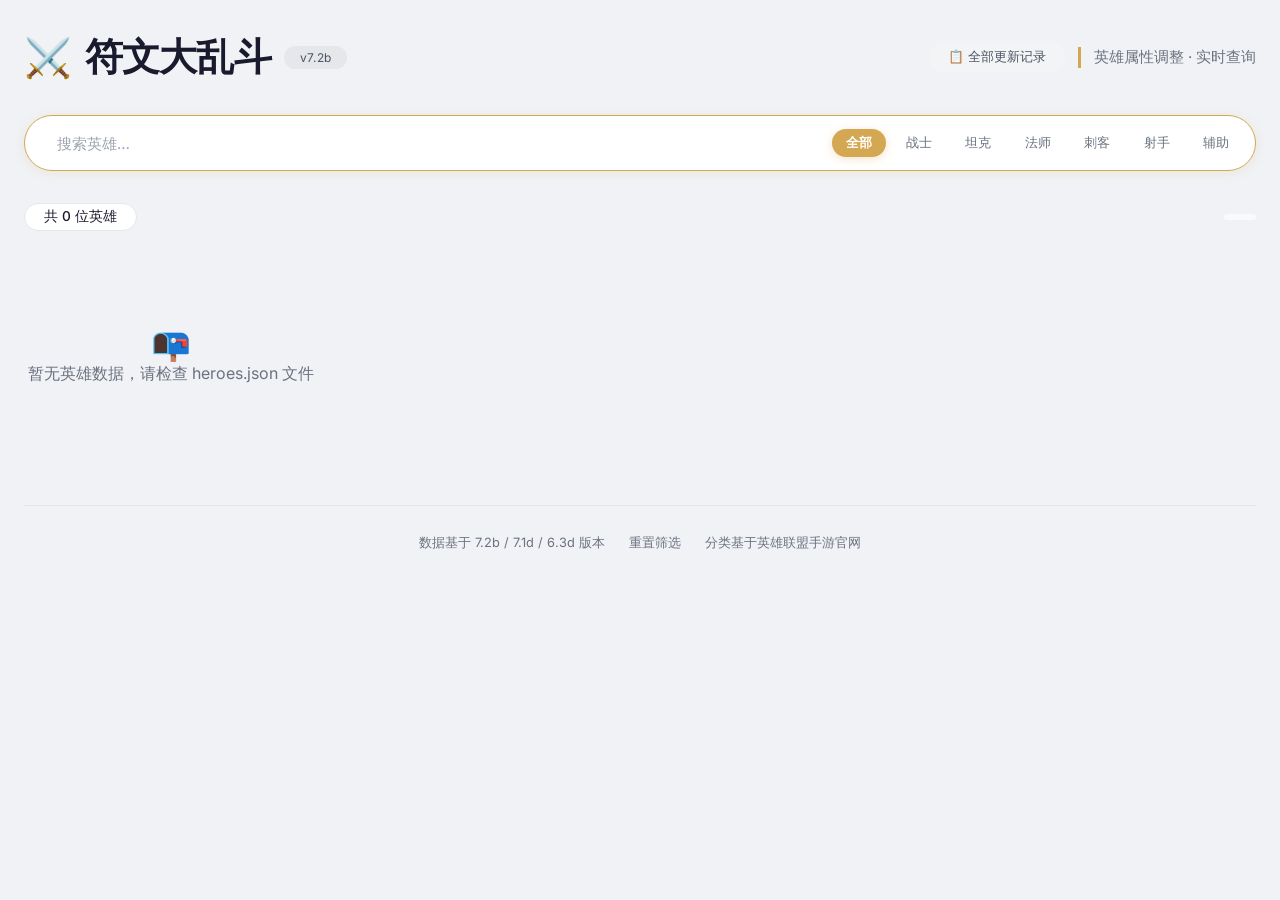
==== commit d961a6a8: "全面更新2.0" ====
--- a/index.html
+++ b/index.html
@@ -8,108 +8,648 @@
     <link rel="preconnect" href="https://fonts.gstatic.com" crossorigin>
     <link href="https://fonts.googleapis.com/css2?family=Inter:opsz,wght@14..32,400;14..32,500;14..32,600;14..32,700&display=swap" rel="stylesheet">
     <style>
-        /* 样式与上一版本完全相同，为了简洁此处省略，实际使用时保留完整样式 */
-        * { box-sizing: border-box; margin: 0; padding: 0; }
-        body { font-family: 'Inter', sans-serif; background: #f0f2f5; color: #1a1a2e; min-height: 100vh; padding: 2rem 1.5rem; display: flex; flex-direction: column; align-items: center; }
-        .container { max-width: 1280px; width: 100%; }
-        .header { display: flex; align-items: center; justify-content: space-between; flex-wrap: wrap; margin-bottom: 2rem; gap: 1rem; }
-        .header-left { display: flex; align-items: center; gap: 0.8rem; }
-        .logo-icon { font-size: 2.4rem; line-height: 1; }
-        h1 { font-weight: 700; font-size: 2.4rem; letter-spacing: -0.02em; color: #1a1a2e; margin: 0; }
-        .subtitle { color: #6b7280; font-size: 0.95rem; padding-left: 0.8rem; border-left: 3px solid #d4a853; font-weight: 400; }
-        .header-actions { display: flex; align-items: center; gap: 0.8rem; }
-        .version-badge { background: #e5e7eb; border-radius: 40px; padding: 0.25rem 1rem; font-size: 0.75rem; color: #4b5563; }
-        .btn-history { background: #d4a853; border: none; color: #fff; padding: 0.3rem 1.2rem; border-radius: 40px; font-size: 0.8rem; font-weight: 600; cursor: pointer; transition: background 0.2s, transform 0.1s; font-family: inherit; white-space: nowrap; }
-        .btn-history:hover { background: #c49a3e; transform: scale(1.02); }
-        .filters { display: flex; flex-wrap: wrap; gap: 1rem; margin-bottom: 2rem; align-items: center; background: #fff; border-radius: 60px; padding: 0.5rem 0.5rem 0.5rem 1.2rem; border: 1px solid #e5e7eb; box-shadow: 0 2px 8px rgba(0,0,0,0.06); transition: border-color 0.2s, box-shadow 0.2s; }
-        .filters:focus-within { border-color: #d4a853; box-shadow: 0 2px 12px rgba(212,168,83,0.15); }
-        .search-box { flex: 2; min-width: 180px; position: relative; }
-        .search-box input { width: 100%; padding: 0.6rem 2.4rem 0.6rem 0.8rem; font-size: 0.95rem; border: none; background: transparent; color: #1a1a2e; outline: none; font-family: inherit; }
-        .search-box input::placeholder { color: #9ca3af; }
-        .search-box .clear-btn { position: absolute; right: 8px; top: 50%; transform: translateY(-50%); background: none; border: none; color: #9ca3af; font-size: 1.2rem; cursor: pointer; padding: 4px 6px; display: none; border-radius: 50%; transition: background 0.2s; }
-        .search-box .clear-btn.visible { display: block; }
-        .search-box .clear-btn:hover { background: #f3f4f6; color: #4b5563; }
-        .type-filter { display: flex; gap: 0.3rem; flex-wrap: wrap; padding-right: 0.2rem; }
-        .type-filter button { background: transparent; border: none; color: #6b7280; padding: 0.35rem 0.9rem; border-radius: 40px; cursor: pointer; font-size: 0.8rem; font-weight: 500; transition: all 0.2s; white-space: nowrap; font-family: inherit; }
-        .type-filter button:hover { color: #1a1a2e; background: #f3f4f6; }
-        .type-filter button.active { background: #d4a853; color: #fff; font-weight: 600; box-shadow: 0 2px 8px rgba(212,168,83,0.3); }
-        .stats { display: flex; justify-content: space-between; align-items: center; margin-bottom: 1.8rem; font-size: 0.9rem; color: #6b7280; flex-wrap: wrap; gap: 0.5rem; }
-        .stats .count { background: #fff; padding: 0.25rem 1.2rem; border-radius: 40px; border: 1px solid #e5e7eb; font-weight: 500; font-size: 0.85rem; color: #1a1a2e; }
-        .stats .match-info { background: #f9fafb; padding: 0.2rem 1rem; border-radius: 40px; font-size: 0.8rem; color: #6b7280; }
-        .grid { display: grid; grid-template-columns: repeat(auto-fill, minmax(280px, 1fr)); gap: 1.2rem; }
-        .card { background: #fff; border-radius: 20px; padding: 1.2rem 1.4rem 1.4rem; border: 1px solid #e5e7eb; transition: transform 0.15s ease, border-color 0.2s, box-shadow 0.2s; display: flex; flex-direction: column; position: relative; overflow: hidden; cursor: pointer; }
-        .card::before { content: ''; position: absolute; top: 0; left: 0; right: 0; height: 3px; background: linear-gradient(90deg, transparent, #d4a853, transparent); opacity: 0; transition: opacity 0.3s; }
-        .card:hover { border-color: #d4a853; transform: translateY(-3px); box-shadow: 0 8px 24px rgba(0,0,0,0.08); }
-        .card:hover::before { opacity: 1; }
-        .card .hero-header { display: flex; align-items: center; gap: 0.8rem; margin-bottom: 0.8rem; }
-        .card .hero-header img { width: 44px; height: 44px; border-radius: 50%; border: 2px solid #e5e7eb; object-fit: cover; background: #f9fafb; flex-shrink: 0; transition: border-color 0.2s; }
-        .card:hover .hero-header img { border-color: #d4a853; }
-        .card .hero-header .hero-name { font-size: 1.2rem; font-weight: 600; flex: 1; letter-spacing: -0.01em; color: #1a1a2e; }
-        .card .hero-header .type-badge { font-size: 0.65rem; background: #f3f4f6; color: #4b5563; padding: 0.15rem 0.7rem; border-radius: 40px; font-weight: 500; letter-spacing: 0.3px; white-space: nowrap; text-transform: uppercase; }
+        * {
+            box-sizing: border-box;
+            margin: 0;
+            padding: 0;
+        }
+
+        body {
+            font-family: 'Inter', -apple-system, BlinkMacSystemFont, 'Segoe UI', Roboto, sans-serif;
+            background: #f0f2f5;
+            color: #1a1a2e;
+            min-height: 100vh;
+            padding: 2rem 1.5rem;
+            display: flex;
+            flex-direction: column;
+            align-items: center;
+        }
+
+        .container {
+            max-width: 1280px;
+            width: 100%;
+        }
+
+        /* ===== 头部 ===== */
+        .header {
+            display: flex;
+            align-items: center;
+            justify-content: space-between;
+            flex-wrap: wrap;
+            margin-bottom: 2rem;
+            gap: 1rem;
+        }
+
+        .header-left {
+            display: flex;
+            align-items: center;
+            gap: 0.8rem;
+        }
+
+        .header-right {
+            display: flex;
+            align-items: center;
+            gap: 0.8rem;
+        }
+
+        .logo-icon {
+            font-size: 2.4rem;
+            line-height: 1;
+        }
+
+        h1 {
+            font-weight: 700;
+            font-size: 2.4rem;
+            letter-spacing: -0.02em;
+            color: #1a1a2e;
+            margin: 0;
+        }
+
+        .subtitle {
+            color: #6b7280;
+            font-size: 0.95rem;
+            padding-left: 0.8rem;
+            border-left: 3px solid #d4a853;
+            font-weight: 400;
+        }
+
+        .version-badge {
+            background: #e5e7eb;
+            border-radius: 40px;
+            padding: 0.25rem 1rem;
+            font-size: 0.75rem;
+            color: #4b5563;
+            letter-spacing: 0.3px;
+            white-space: nowrap;
+        }
+
+        .update-log-btn {
+            background: #f3f4f6;
+            border: none;
+            padding: 0.4rem 1.2rem;
+            border-radius: 40px;
+            font-size: 0.8rem;
+            color: #4b5563;
+            cursor: pointer;
+            transition: all 0.2s;
+            font-family: inherit;
+            white-space: nowrap;
+        }
+
+        .update-log-btn:hover {
+            background: #d4a853;
+            color: #ffffff;
+        }
+
+        /* ===== 筛选栏 ===== */
+        .filters {
+            display: flex;
+            flex-wrap: wrap;
+            gap: 1rem;
+            margin-bottom: 2rem;
+            align-items: center;
+            background: #ffffff;
+            border-radius: 60px;
+            padding: 0.5rem 0.5rem 0.5rem 1.2rem;
+            border: 1px solid #e5e7eb;
+            box-shadow: 0 2px 8px rgba(0, 0, 0, 0.06);
+            transition: border-color 0.2s, box-shadow 0.2s;
+        }
+
+        .filters:focus-within {
+            border-color: #d4a853;
+            box-shadow: 0 2px 12px rgba(212, 168, 83, 0.15);
+        }
+
+        .search-box {
+            flex: 2;
+            min-width: 180px;
+            position: relative;
+        }
+
+        .search-box input {
+            width: 100%;
+            padding: 0.6rem 2.4rem 0.6rem 0.8rem;
+            font-size: 0.95rem;
+            border: none;
+            background: transparent;
+            color: #1a1a2e;
+            outline: none;
+            font-family: inherit;
+        }
+
+        .search-box input::placeholder {
+            color: #9ca3af;
+            font-weight: 400;
+        }
+
+        .search-box .clear-btn {
+            position: absolute;
+            right: 8px;
+            top: 50%;
+            transform: translateY(-50%);
+            background: none;
+            border: none;
+            color: #9ca3af;
+            font-size: 1.2rem;
+            cursor: pointer;
+            padding: 4px 6px;
+            display: none;
+            border-radius: 50%;
+            transition: background 0.2s;
+        }
+
+        .search-box .clear-btn.visible {
+            display: block;
+        }
+
+        .search-box .clear-btn:hover {
+            background: #f3f4f6;
+            color: #4b5563;
+        }
+
+        .type-filter {
+            display: flex;
+            gap: 0.3rem;
+            flex-wrap: wrap;
+            padding-right: 0.2rem;
+        }
+
+        .type-filter button {
+            background: transparent;
+            border: none;
+            color: #6b7280;
+            padding: 0.35rem 0.9rem;
+            border-radius: 40px;
+            cursor: pointer;
+            font-size: 0.8rem;
+            font-weight: 500;
+            transition: all 0.2s;
+            white-space: nowrap;
+            font-family: inherit;
+        }
+
+        .type-filter button:hover {
+            color: #1a1a2e;
+            background: #f3f4f6;
+        }
+
+        .type-filter button.active {
+            background: #d4a853;
+            color: #ffffff;
+            font-weight: 600;
+            box-shadow: 0 2px 8px rgba(212, 168, 83, 0.3);
+        }
+
+        /* ===== 统计 ===== */
+        .stats {
+            display: flex;
+            justify-content: space-between;
+            align-items: center;
+            margin-bottom: 1.8rem;
+            font-size: 0.9rem;
+            color: #6b7280;
+            flex-wrap: wrap;
+            gap: 0.5rem;
+        }
+
+        .stats .count {
+            background: #ffffff;
+            padding: 0.25rem 1.2rem;
+            border-radius: 40px;
+            border: 1px solid #e5e7eb;
+            font-weight: 500;
+            font-size: 0.85rem;
+            color: #1a1a2e;
+        }
+
+        .stats .match-info {
+            background: #f9fafb;
+            padding: 0.2rem 1rem;
+            border-radius: 40px;
+            font-size: 0.8rem;
+            color: #6b7280;
+        }
+
+        /* ===== 网格 ===== */
+        .grid {
+            display: grid;
+            grid-template-columns: repeat(auto-fill, minmax(280px, 1fr));
+            gap: 1.2rem;
+        }
+
+        /* ===== 卡片 ===== */
+        .card {
+            background: #ffffff;
+            border-radius: 20px;
+            padding: 1.2rem 1.4rem 1.4rem;
+            border: 1px solid #e5e7eb;
+            transition: transform 0.15s ease, border-color 0.2s, box-shadow 0.2s;
+            display: flex;
+            flex-direction: column;
+            position: relative;
+            overflow: hidden;
+            cursor: pointer;
+        }
+
+        .card::before {
+            content: '';
+            position: absolute;
+            top: 0;
+            left: 0;
+            right: 0;
+            height: 3px;
+            background: linear-gradient(90deg, transparent, #d4a853, transparent);
+            opacity: 0;
+            transition: opacity 0.3s;
+        }
+
+        .card:hover {
+            border-color: #d4a853;
+            transform: translateY(-3px);
+            box-shadow: 0 8px 24px rgba(0, 0, 0, 0.08);
+        }
+
+        .card:hover::before {
+            opacity: 1;
+        }
+
+        .card .hero-header {
+            display: flex;
+            align-items: center;
+            gap: 0.8rem;
+            margin-bottom: 0.8rem;
+        }
+
+        .card .hero-header img {
+            width: 44px;
+            height: 44px;
+            border-radius: 50%;
+            border: 2px solid #e5e7eb;
+            object-fit: cover;
+            background: #f9fafb;
+            flex-shrink: 0;
+            transition: border-color 0.2s;
+        }
+
+        .card:hover .hero-header img {
+            border-color: #d4a853;
+        }
+
+        .card .hero-header .hero-name {
+            font-size: 1.2rem;
+            font-weight: 600;
+            flex: 1;
+            letter-spacing: -0.01em;
+            color: #1a1a2e;
+        }
+
+        .card .hero-header .type-badge {
+            font-size: 0.65rem;
+            background: #f3f4f6;
+            color: #4b5563;
+            padding: 0.15rem 0.7rem;
+            border-radius: 40px;
+            font-weight: 500;
+            letter-spacing: 0.3px;
+            white-space: nowrap;
+            text-transform: uppercase;
+        }
+
         .card .hero-header .type-badge.type-战士 { background: #fef3c7; color: #92400e; }
         .card .hero-header .type-badge.type-坦克 { background: #dbeafe; color: #1e40af; }
         .card .hero-header .type-badge.type-法师 { background: #e0e7ff; color: #3730a3; }
         .card .hero-header .type-badge.type-刺客 { background: #fce4ec; color: #9a1f3c; }
         .card .hero-header .type-badge.type-射手 { background: #d1fae5; color: #065f46; }
         .card .hero-header .type-badge.type-辅助 { background: #fce7f3; color: #9d174d; }
-        .card .attrs { display: flex; flex-wrap: wrap; gap: 0.5rem 0.9rem; margin-top: 0.2rem; }
-        .card .attr-item { display: flex; align-items: baseline; gap: 0.2rem; font-size: 0.85rem; }
-        .card .attr-item .label { color: #6b7280; font-weight: 400; font-size: 0.8rem; }
-        .card .attr-item .value { font-weight: 600; color: #1a1a2e; background: #f9fafb; padding: 0.05rem 0.6rem; border-radius: 30px; font-size: 0.8rem; border: 1px solid #e5e7eb; min-width: 2.4rem; text-align: center; }
-        .card .attr-item .value.positive { color: #059669; border-color: #a7f3d0; background: #ecfdf5; }
-        .card .attr-item .value.negative { color: #dc2626; border-color: #fca5a5; background: #fef2f2; }
-        .card .attr-item .value.neutral { color: #6b7280; border-color: #e5e7eb; background: #f9fafb; }
-        .card .attr-item .value.empty { color: #9ca3af; border-color: #f3f4f6; background: transparent; }
-        .card .other-buff { margin-top: 0.7rem; padding-top: 0.5rem; border-top: 1px dashed #e5e7eb; font-size: 0.75rem; color: #4b5563; line-height: 1.5; display: flex; gap: 0.3rem; }
-        .card .other-buff .buff-label { font-weight: 500; color: #6b7280; white-space: nowrap; }
-        .card .other-buff .buff-desc { color: #1a1a2e; word-break: break-word; }
-        .modal-overlay { position: fixed; top: 0; left: 0; right: 0; bottom: 0; background: rgba(0,0,0,0.4); backdrop-filter: blur(4px); display: flex; align-items: center; justify-content: center; z-index: 1000; padding: 1.5rem; opacity: 0; visibility: hidden; transition: opacity 0.25s ease, visibility 0.25s ease; }
-        .modal-overlay.open { opacity: 1; visibility: visible; }
-        .modal-content { background: #fff; border-radius: 24px; max-width: 800px; width: 100%; max-height: 80vh; padding: 1.8rem 2rem 2rem; box-shadow: 0 20px 60px rgba(0,0,0,0.2); transform: scale(0.92) translateY(10px); transition: transform 0.25s ease, opacity 0.25s ease; opacity: 0; display: flex; flex-direction: column; overflow: hidden; }
-        .modal-overlay.open .modal-content { transform: scale(1) translateY(0); opacity: 1; }
-        .modal-header { display: flex; justify-content: space-between; align-items: center; margin-bottom: 1.2rem; flex-shrink: 0; }
-        .modal-header h2 { font-size: 1.5rem; font-weight: 600; color: #1a1a2e; }
-        .modal-close { background: none; border: none; font-size: 1.8rem; line-height: 1; cursor: pointer; color: #9ca3af; transition: color 0.2s; padding: 0 0.2rem; }
-        .modal-close:hover { color: #1a1a2e; }
-        .modal-body { overflow-y: auto; padding-right: 0.2rem; flex: 1; }
-        .modal-body::-webkit-scrollbar { width: 5px; }
-        .modal-body::-webkit-scrollbar-track { background: #f0f2f5; border-radius: 10px; }
-        .modal-body::-webkit-scrollbar-thumb { background: #d4a853; border-radius: 10px; }
-        .history-item { display: flex; align-items: flex-start; gap: 0.8rem; padding: 0.7rem 0; border-bottom: 1px solid #f0f2f5; }
-        .history-item:last-child { border-bottom: none; }
-        .history-item img { width: 32px; height: 32px; border-radius: 50%; border: 1px solid #e5e7eb; flex-shrink: 0; margin-top: 0.1rem; }
-        .history-item .info { flex: 1; min-width: 0; }
-        .history-item .info .h-name { font-weight: 600; font-size: 0.95rem; color: #1a1a2e; margin-bottom: 0.2rem; }
-        .history-item .info .h-notes { font-size: 0.8rem; color: #4b5563; line-height: 1.6; }
-        .history-item .info .h-notes .update-entry { display: block; padding: 0.1rem 0; }
-        .history-item .info .h-notes .update-entry .version { font-weight: 600; color: #d4a853; margin-right: 0.3rem; }
-        .no-notes { text-align: center; padding: 2rem 0; color: #9ca3af; }
-        .no-result { text-align: center; padding: 4rem 0; color: #6b7280; font-size: 1.1rem; }
-        .no-result span { display: block; font-size: 2.8rem; margin-bottom: 0.5rem; }
-        .loading-tip { text-align: center; padding: 4rem 0; color: #6b7280; font-size: 1rem; }
-        .loading-tip .spinner { display: inline-block; width: 32px; height: 32px; border: 3px solid #e5e7eb; border-top-color: #d4a853; border-radius: 50%; animation: spin 0.8s linear infinite; margin-bottom: 1rem; }
-        @keyframes spin { to { transform: rotate(360deg); } }
-        .footer { margin-top: 3.5rem; font-size: 0.8rem; color: #6b7280; text-align: center; border-top: 1px solid #e5e7eb; padding-top: 1.8rem; width: 100%; display: flex; justify-content: center; gap: 1.5rem; flex-wrap: wrap; }
-        .footer a { color: #6b7280; text-decoration: none; transition: color 0.2s; border-bottom: 1px dotted transparent; }
-        .footer a:hover { color: #d4a853; border-bottom-color: #d4a853; }
-        @media (max-width: 768px) { body { padding: 1.2rem 0.8rem; } .filters { border-radius: 30px; padding: 0.4rem 0.4rem 0.4rem 1rem; flex-wrap: wrap; gap: 0.5rem; } .search-box { min-width: 140px; } .type-filter button { font-size: 0.75rem; padding: 0.25rem 0.6rem; } .grid { grid-template-columns: 1fr; } .card .hero-header img { width: 38px; height: 38px; } .header-left h1 { font-size: 1.8rem; } .logo-icon { font-size: 1.8rem; } .header-actions { gap: 0.4rem; } .btn-history { font-size: 0.7rem; padding: 0.2rem 0.8rem; } .modal-content { padding: 1.2rem; } }
-        @media (max-width: 480px) { .filters { padding: 0.3rem 0.3rem 0.3rem 0.8rem; } .search-box input { font-size: 0.85rem; padding: 0.4rem 1.8rem 0.4rem 0.4rem; } .type-filter button { font-size: 0.7rem; padding: 0.2rem 0.5rem; } .card { padding: 0.9rem 1rem; } .stats { font-size: 0.8rem; } .card .other-buff { font-size: 0.7rem; } .history-item img { width: 28px; height: 28px; } .history-item .info .h-name { font-size: 0.85rem; } }
+
+        .card .attrs {
+            display: flex;
+            flex-wrap: wrap;
+            gap: 0.5rem 0.9rem;
+            margin-top: 0.2rem;
+        }
+
+        .card .attr-item {
+            display: flex;
+            align-items: baseline;
+            gap: 0.2rem;
+            font-size: 0.85rem;
+        }
+
+        .card .attr-item .label {
+            color: #6b7280;
+            font-weight: 400;
+            font-size: 0.8rem;
+        }
+
+        .card .attr-item .value {
+            font-weight: 600;
+            color: #1a1a2e;
+            background: #f9fafb;
+            padding: 0.05rem 0.6rem;
+            border-radius: 30px;
+            font-size: 0.8rem;
+            border: 1px solid #e5e7eb;
+            min-width: 2.4rem;
+            text-align: center;
+        }
+
+        .card .attr-item .value.positive {
+            color: #059669;
+            border-color: #a7f3d0;
+            background: #ecfdf5;
+        }
+        .card .attr-item .value.negative {
+            color: #dc2626;
+            border-color: #fca5a5;
+            background: #fef2f2;
+        }
+        .card .attr-item .value.neutral {
+            color: #6b7280;
+            border-color: #e5e7eb;
+            background: #f9fafb;
+        }
+        .card .attr-item .value.empty {
+            color: #9ca3af;
+            border-color: #f3f4f6;
+            background: transparent;
+        }
+
+        /* 卡片底部备注提示 */
+        .card .remark-hint {
+            margin-top: 0.6rem;
+            font-size: 0.7rem;
+            color: #9ca3af;
+            border-top: 1px solid #f3f4f6;
+            padding-top: 0.5rem;
+            display: flex;
+            align-items: center;
+            gap: 0.3rem;
+        }
+
+        .card .remark-hint .dot {
+            display: inline-block;
+            width: 4px;
+            height: 4px;
+            border-radius: 50%;
+            background: #d4a853;
+        }
+
+        /* ===== 空状态 & 加载 ===== */
+        .no-result {
+            text-align: center;
+            padding: 4rem 0;
+            color: #6b7280;
+            font-size: 1.1rem;
+        }
+
+        .no-result span {
+            display: block;
+            font-size: 2.8rem;
+            margin-bottom: 0.5rem;
+        }
+
+        .loading-tip {
+            text-align: center;
+            padding: 4rem 0;
+            color: #6b7280;
+            font-size: 1rem;
+        }
+
+        .loading-tip .spinner {
+            display: inline-block;
+            width: 32px;
+            height: 32px;
+            border: 3px solid #e5e7eb;
+            border-top-color: #d4a853;
+            border-radius: 50%;
+            animation: spin 0.8s linear infinite;
+            margin-bottom: 1rem;
+        }
+
+        @keyframes spin {
+            to { transform: rotate(360deg); }
+        }
+
+        /* ===== 弹窗 ===== */
+        .modal-overlay {
+            display: none;
+            position: fixed;
+            top: 0;
+            left: 0;
+            width: 100%;
+            height: 100%;
+            background: rgba(0, 0, 0, 0.5);
+            backdrop-filter: blur(4px);
+            z-index: 1000;
+            justify-content: center;
+            align-items: center;
+            padding: 1.5rem;
+        }
+
+        .modal-overlay.active {
+            display: flex;
+        }
+
+        .modal {
+            background: #ffffff;
+            border-radius: 24px;
+            max-width: 720px;
+            width: 100%;
+            max-height: 80vh;
+            overflow: hidden;
+            box-shadow: 0 24px 64px rgba(0, 0, 0, 0.2);
+            display: flex;
+            flex-direction: column;
+            animation: modalFadeIn 0.25s ease;
+        }
+
+        @keyframes modalFadeIn {
+            from { opacity: 0; transform: scale(0.95) translateY(12px); }
+            to { opacity: 1; transform: scale(1) translateY(0); }
+        }
+
+        .modal-header {
+            padding: 1.2rem 1.5rem;
+            border-bottom: 1px solid #e5e7eb;
+            display: flex;
+            justify-content: space-between;
+            align-items: center;
+            flex-shrink: 0;
+        }
+
+        .modal-header h2 {
+            font-size: 1.2rem;
+            font-weight: 600;
+            color: #1a1a2e;
+            margin: 0;
+        }
+
+        .modal-header .modal-close {
+            background: #f3f4f6;
+            border: none;
+            width: 32px;
+            height: 32px;
+            border-radius: 50%;
+            font-size: 1.2rem;
+            cursor: pointer;
+            display: flex;
+            align-items: center;
+            justify-content: center;
+            color: #6b7280;
+            transition: all 0.2s;
+            font-family: inherit;
+        }
+
+        .modal-header .modal-close:hover {
+            background: #e5e7eb;
+            color: #1a1a2e;
+        }
+
+        .modal-body {
+            padding: 1.2rem 1.5rem 1.5rem;
+            overflow-y: auto;
+            flex: 1;
+        }
+
+        .remark-item {
+            padding: 0.7rem 0;
+            border-bottom: 1px solid #f3f4f6;
+            display: flex;
+            gap: 0.8rem;
+            align-items: flex-start;
+        }
+
+        .remark-item:last-child {
+            border-bottom: none;
+        }
+
+        .remark-version {
+            font-weight: 600;
+            font-size: 0.8rem;
+            color: #d4a853;
+            background: #fefce8;
+            padding: 0.1rem 0.6rem;
+            border-radius: 4px;
+            white-space: nowrap;
+            flex-shrink: 0;
+            margin-top: 0.05rem;
+        }
+
+        .remark-content {
+            font-size: 0.9rem;
+            color: #374151;
+            line-height: 1.5;
+        }
+
+        .remark-empty {
+            color: #9ca3af;
+            font-size: 0.9rem;
+            padding: 1rem 0;
+            text-align: center;
+        }
+
+        .version-group {
+            margin-bottom: 1.2rem;
+        }
+
+        .version-group .version-title {
+            font-weight: 600;
+            font-size: 0.95rem;
+            color: #d4a853;
+            background: #fefce8;
+            padding: 0.2rem 0.8rem;
+            border-radius: 6px;
+            display: inline-block;
+            margin-bottom: 0.5rem;
+        }
+
+        .version-group .remark-item {
+            padding-left: 0.5rem;
+        }
+
+        .version-group .remark-item .remark-hero {
+            font-weight: 500;
+            color: #1a1a2e;
+            margin-right: 0.4rem;
+        }
+
+        /* ===== 页脚 ===== */
+        .footer {
+            margin-top: 3.5rem;
+            font-size: 0.8rem;
+            color: #6b7280;
+            text-align: center;
+            border-top: 1px solid #e5e7eb;
+            padding-top: 1.8rem;
+            width: 100%;
+            display: flex;
+            justify-content: center;
+            gap: 1.5rem;
+            flex-wrap: wrap;
+        }
+
+        .footer a {
+            color: #6b7280;
+            text-decoration: none;
+            transition: color 0.2s;
+            border-bottom: 1px dotted transparent;
+            cursor: pointer;
+        }
+
+        .footer a:hover {
+            color: #d4a853;
+            border-bottom-color: #d4a853;
+        }
+
+        /* ===== 响应式 ===== */
+        @media (max-width: 768px) {
+            body { padding: 1.2rem 0.8rem; }
+            .filters {
+                border-radius: 30px;
+                padding: 0.4rem 0.4rem 0.4rem 1rem;
+                flex-wrap: wrap;
+                gap: 0.5rem;
+            }
+            .search-box { min-width: 140px; }
+            .type-filter button { font-size: 0.75rem; padding: 0.25rem 0.6rem; }
+            .grid { grid-template-columns: 1fr; }
+            .card .hero-header img { width: 38px; height: 38px; }
+            .header-left h1 { font-size: 1.8rem; }
+            .logo-icon { font-size: 1.8rem; }
+            .header-right .subtitle { display: none; }
+            .update-log-btn { font-size: 0.7rem; padding: 0.3rem 0.8rem; }
+        }
+
+        @media (max-width: 480px) {
+            .filters { padding: 0.3rem 0.3rem 0.3rem 0.8rem; }
+            .search-box input { font-size: 0.85rem; padding: 0.4rem 1.8rem 0.4rem 0.4rem; }
+            .type-filter button { font-size: 0.7rem; padding: 0.2rem 0.5rem; }
+            .card { padding: 0.9rem 1rem; }
+            .stats { font-size: 0.8rem; }
+            .modal { max-width: 100%; max-height: 90vh; border-radius: 16px; }
+            .modal-header h2 { font-size: 1rem; }
+        }
     </style>
 </head>
 <body>
 <div class="container">
+
+    <!-- ===== 头部 ===== -->
     <div class="header">
         <div class="header-left">
             <span class="logo-icon">⚔️</span>
             <h1>符文大乱斗</h1>
-            <span class="version-badge">v7.2c</span>
+            <span class="version-badge">v7.2b</span>
         </div>
-        <div class="header-actions">
-            <button class="btn-history" id="btnAllHistory">📜 全部更新记录</button>
-            <div class="subtitle">英雄属性调整 </div>
+        <div class="header-right">
+            <button class="update-log-btn" onclick="openAllRemarksModal()">📋 全部更新记录</button>
+            <div class="subtitle">英雄属性调整 · 实时查询</div>
         </div>
     </div>
 
+    <!-- ===== 筛选栏 ===== -->
     <div class="filters">
         <div class="search-box">
             <input type="text" id="searchInput" placeholder="搜索英雄…" autofocus>
@@ -126,196 +666,51 @@
         </div>
     </div>
 
+    <!-- ===== 统计 ===== -->
     <div class="stats">
         <span class="count" id="resultCount">加载中…</span>
         <span class="match-info" id="matchInfo"></span>
     </div>
 
+    <!-- ===== 英雄网格 ===== -->
     <div id="heroGrid" class="grid"></div>
     <div id="noResult" class="no-result" style="display:none;">
         <span>🕵️</span> 没有找到匹配的英雄
     </div>
 
+    <!-- ===== 页脚 ===== -->
     <div class="footer">
-        <span>数据基于 7.2c / 7.2b / 7.1d / 6.3d 版本</span>
-        <a href="#" onclick="resetAll();return false;">重置筛选</a>
+        <span>数据基于 7.2b / 7.1d / 6.3d 版本</span>
+        <a onclick="resetAll();">重置筛选</a>
         <span>分类基于英雄联盟手游官网</span>
     </div>
+
 </div>
 
-<div class="modal-overlay" id="historyModal">
-    <div class="modal-content">
+<!-- ===== 备注弹窗 ===== -->
+<div class="modal-overlay" id="remarkModal">
+    <div class="modal">
         <div class="modal-header">
-            <h2 id="modalTitle">📜 更新记录</h2>
-            <button class="modal-close" id="modalClose">&times;</button>
+            <h2 id="modalTitle">📝 历史调整</h2>
+            <button class="modal-close" onclick="closeModal()">✕</button>
         </div>
-        <div class="modal-body" id="modalBody"></div>
+        <div class="modal-body" id="modalBody">
+            <!-- 动态渲染 -->
+        </div>
     </div>
 </div>
 
 <script>
-    // ======================= 英雄数据（根据最新表格更新备注） ======================
-    const HEROES_BASE = [
-        // ===== 战士 =====
-        { name: "艾瑞莉娅", damage: 1.15, taken: 0.85, heal: 1.2, shield: null, other: null, type: "战士", note1: null, note2: "造成伤害：110% >>> 115%，7.2b版本" },
-        { name: "瑞雯", damage: 1.15, taken: 0.8, heal: null, shield: null, other: null, type: "战士", note1: "承受伤害从85%降低至80%，7.2c版本", note2: "造成伤害：110% >>> 115%，7.2b版本" },
-        { name: "赵信", damage: 1.15, taken: 0.8, heal: 1.2, shield: null, other: null, type: "战士", note1: "承受伤害从85%降低至80%，7.2c版本", note2: "造成伤害：105% >>> 115%，7.2b版本" },
-        { name: "嘉文四世", damage: 1.05, taken: 0.95, heal: null, shield: null, other: "W技能冷却减半(10→5秒)，法力消耗减半(30→15)", type: "战士", note1: "W技能冷却与蓝耗减半，7.2c版本", note2: "造成伤害：100% >>> 105%，7.2b版本" },
-        { name: "瑟提", damage: 0.9, taken: 1, heal: null, shield: null, other: null, type: "战士", note1: null, note2: "7.1d版本调整，造成伤害从100%削弱至90%" },
-        { name: "亚托克斯", damage: 1.05, taken: 0.75, heal: null, shield: null, other: null, type: "战士", note1: null, note2: null },
-        { name: "卡蜜尔", damage: 1.2, taken: 0.85, heal: null, shield: null, other: null, type: "战士", note1: null, note2: null },
-        { name: "德莱厄斯", damage: 1, taken: 0.85, heal: null, shield: null, other: null, type: "战士", note1: null, note2: null },
-        { name: "菲奥娜", damage: 1.05, taken: 0.85, heal: null, shield: null, other: null, type: "战士", note1: null, note2: null },
-        { name: "格温", damage: 1.05, taken: 0.9, heal: null, shield: null, other: null, type: "战士", note1: null, note2: null },
-        { name: "赫卡里姆", damage: 1.15, taken: 0.85, heal: null, shield: null, other: null, type: "战士", note1: null, note2: null },
-        { name: "贾克斯", damage: 1.15, taken: 0.85, heal: null, shield: null, other: null, type: "战士", note1: null, note2: null },
-        { name: "杰斯", damage: 1, taken: 0.85, heal: null, shield: null, other: null, type: "战士", note1: null, note2: null },
-        { name: "李青", damage: 1.2, taken: 0.7, heal: null, shield: null, other: null, type: "战士", note1: null, note2: null },
-        { name: "奥拉夫", damage: 1.1, taken: 0.8, heal: 1.2, shield: null, other: null, type: "战士", note1: "承受伤害从85%降低至80%，7.2c版本", note2: "治疗效果+20%（120%）" },
-        { name: "潘森", damage: 1, taken: 0.75, heal: null, shield: null, other: null, type: "战士", note1: null, note2: null },
-        { name: "雷克顿", damage: 1.1, taken: 0.85, heal: null, shield: null, other: null, type: "战士", note1: null, note2: null },
-        { name: "泰达米尔", damage: 1.2, taken: 0.85, heal: null, shield: null, other: null, type: "战士", note1: null, note2: null },
-        { name: "沃里克", damage: 1.15, taken: 0.8, heal: 1.2, shield: null, other: null, type: "战士", note1: null, note2: null },
-        { name: "亚索", damage: 1, taken: 0.85, heal: null, shield: null, other: null, type: "战士", note1: null, note2: "治疗效果+20%（120%）" },
-        { name: "永恩", damage: 1.05, taken: 0.75, heal: null, shield: null, other: null, type: "战士", note1: null, note2: null },
-        { name: "佛耶戈", damage: 1.1, taken: 0.8, heal: null, shield: null, other: null, type: "战士", note1: "承受伤害从85%降低至80%，7.2c版本", note2: null },
-        { name: "孙悟空", damage: 1.05, taken: 0.85, heal: null, shield: null, other: null, type: "战士", note1: null, note2: null },
-        { name: "安蓓萨", damage: 1.1, taken: 0.9, heal: null, shield: null, other: null, type: "战士", note1: null, note2: null },
-        { name: "云阿娜", damage: 1, taken: 1, heal: null, shield: null, other: null, type: "战士", note1: null, note2: null },
-        { name: "斯卡纳", damage: 1.1, taken: 0.9, heal: null, shield: null, other: "E技能冷却减半(18/16/14/12→9/8/7/6秒)，法力消耗大幅降低(50/55/60/65→20/25/30/35)", type: "战士", note1: "E技能冷却与蓝耗减半，7.2c版本", note2: null },
-        { name: "易", damage: 1.05, taken: 0.8, heal: null, shield: null, other: "Q技能新增120%AP加成；W技能AP加成80%→400%", type: "战士", note1: "技能AP加成调整，7.2c版本", note2: null },
-        { name: "沃利贝尔", damage: 1.05, taken: 0.9, heal: null, shield: null, other: null, type: "战士", note1: null, note2: null },
-        { name: "波比", damage: 1.05, taken: 0.9, heal: null, shield: null, other: null, type: "战士", note1: null, note2: null },
-        { name: "泰隆", damage: 1.2, taken: 0.8, heal: null, shield: null, other: null, type: "战士", note1: null, note2: null },
-        { name: "纳尔", damage: 1.1, taken: 0.9, heal: null, shield: null, other: "E技能冷却减半(21/18/15/12→10.5/9/7.5/6秒)", type: "战士", note1: "E技能冷却减半，7.2c版本", note2: null },
-        { name: "蔚", damage: 1.1, taken: 0.8, heal: null, shield: null, other: null, type: "战士", note1: null, note2: null },
-        { name: "赛恩", damage: 1, taken: 1.05, heal: null, shield: null, other: null, type: "战士", note1: null, note2: null },
-        { name: "盖伦", damage: 1, taken: 1, heal: null, shield: null, other: null, type: "战士", note1: null, note2: "7.1d版本调整，承受伤害从95%回调至100%" },
-        { name: "希瓦娜", damage: 1.1, taken: 0.95, heal: null, shield: null, other: null, type: "战士", note1: null, note2: "7.1d版本调整，承受伤害从85%回调至95%" },
-        { name: "慎", damage: 1, taken: 1, heal: null, shield: null, other: "能量消耗减少33%", type: "战士", note1: "能量消耗减少33%，7.2c版本", note2: "7.1d版本调整，造成伤害从110%回调至100%" },
-        { name: "魔腾", damage: 1.15, taken: 0.75, heal: null, shield: null, other: "W技能冷却减半(18/16/14/12→9/8/7/6秒)，法力消耗减半(50→25)", type: "战士", note1: "W技能冷却与蓝耗减半，7.2c版本", note2: "受到伤害：85% >>> 75%，7.2b版本" },
-        { name: "凯隐", damage: 0.95, taken: 0.85, heal: null, shield: null, other: null, type: "战士", note1: null, note2: null },
-
-        // ===== 坦克 =====
-        { name: "阿利斯塔", damage: 1, taken: 1, heal: null, shield: null, other: null, type: "坦克", note1: null, note2: "7.1d版本调整，承受伤害从90%回调至100%" },
-        { name: "布隆", damage: 1, taken: 1, heal: null, shield: null, other: null, type: "坦克", note1: null, note2: null },
-        { name: "蕾欧娜", damage: 1, taken: 1, heal: null, shield: null, other: null, type: "坦克", note1: null, note2: "7.1d版本调整，承受伤害从95%回调至100%" },
-        { name: "诺提勒斯", damage: 1, taken: 1, heal: null, shield: null, other: null, type: "坦克", note1: null, note2: null },
-        { name: "墨菲特", damage: 1, taken: 0.95, heal: null, shield: null, other: null, type: "坦克", note1: null, note2: null },
-        { name: "拉莫斯", damage: 1, taken: 1, heal: null, shield: null, other: null, type: "坦克", note1: null, note2: "7.1d版本调整，承受伤害从95%回调至100%" },
-        { name: "奥恩", damage: 1.05, taken: 1, heal: null, shield: null, other: null, type: "坦克", note1: null, note2: null },
-        { name: "科加斯", damage: 1.05, taken: 0.9, heal: null, shield: null, other: null, type: "坦克", note1: null, note2: null },
-        { name: "古拉加斯", damage: 1, taken: 0.95, heal: null, shield: null, other: null, type: "坦克", note1: null, note2: null },
-        { name: "蒙多医生", damage: 1, taken: 1.1, heal: null, shield: null, other: null, type: "坦克", note1: null, note2: "6.3d版本调整，极地大乱斗承受伤害从90%回调至100%" },
-        { name: "加里奥", damage: 1, taken: 0.9, heal: null, shield: null, other: null, type: "坦克", note1: null, note2: "受到伤害：100% >>> 90%，7.2b版本" },
-        { name: "内瑟斯", damage: 1, taken: 1, heal: null, shield: null, other: null, type: "坦克", note1: null, note2: "1技能击杀普通小兵叠层+10层（18层）1技能击杀炮兵和英雄叠层-8层（24层），同步极地大乱斗，7.2b版本" },
-        { name: "努努和威朗普", damage: 1.15, taken: 0.85, heal: null, shield: null, other: "E技能冷却减半(12→6秒)，法力消耗大幅降低(55/60/65/70→25/30/35/40)", type: "坦克", note1: "E技能冷却与蓝耗减半，7.2c版本", note2: null },
-        { name: "茂凯", damage: 1, taken: 1, heal: null, shield: null, other: null, type: "坦克", note1: null, note2: null },
-        { name: "阿木木", damage: 1, taken: 0.85, heal: null, shield: null, other: null, type: "坦克", note1: "承受伤害从90%降低至85%，7.2c版本", note2: null },
-        { name: "布里茨", damage: 1, taken: 0.95, heal: null, shield: null, other: null, type: "坦克", note1: null, note2: null },
-        { name: "锤石", damage: 1, taken: 0.75, heal: null, shield: null, other: null, type: "坦克", note1: null, note2: null },
-        { name: "芮尔", damage: 1, taken: 1, heal: null, shield: null, other: null, type: "坦克", note1: null, note2: null },
-        { name: "奎桑提", damage: 1.1, taken: 1, heal: null, shield: null, other: null, type: "坦克", note1: null, note2: null },
-
-        // ===== 法师 =====
-        { name: "阿狸", damage: 1, taken: 0.9, heal: null, shield: null, other: null, type: "法师", note1: null, note2: "受到伤害：100% >>> 90%，7.2b版本" },
-        { name: "安妮", damage: 1.2, taken: 0.9, heal: null, shield: null, other: "E技能冷却减半(14→7秒)，法力消耗减半(60→30)", type: "法师", note1: "E技能冷却与蓝耗减半，7.2c版本", note2: null },
-        { name: "布兰德", damage: 1, taken: 1.05, heal: null, shield: null, other: null, type: "法师", note1: null, note2: null },
-        { name: "吉格斯", damage: 0.95, taken: 1.1, heal: null, shield: null, other: null, type: "法师", note1: null, note2: "7.1d版本调整，造成伤害从85%增强至95%，承受伤害从120%降低至110%" },
-        { name: "拉克丝", damage: 0.85, taken: 1.15, heal: null, shield: null, other: null, type: "法师", note1: null, note2: null },
-        { name: "丽桑卓", damage: 1.05, taken: 0.9, heal: null, shield: null, other: null, type: "法师", note1: null, note2: "造成伤害：100% >>> 105%，7.2b版本" },
-        { name: "奥莉安娜", damage: 0.9, taken: 1, heal: null, shield: null, other: "E技能冷却减半(9→4.5秒)，法力消耗减半(60→30)", type: "法师", note1: "E技能冷却与蓝耗减半，7.2c版本", note2: null },
-        { name: "辛德拉", damage: 1, taken: 1, heal: null, shield: null, other: null, type: "法师", note1: null, note2: null },
-        { name: "瑞兹", damage: 1, taken: 1, heal: null, shield: null, other: null, type: "法师", note1: null, note2: null },
-        { name: "维克托", damage: 0.9, taken: 1, heal: null, shield: null, other: null, type: "法师", note1: null, note2: null },
-        { name: "黑默丁格", damage: 0.9, taken: 1, heal: null, shield: null, other: null, type: "法师", note1: null, note2: null },
-        { name: "兰博", damage: 1.05, taken: 0.85, heal: null, shield: null, other: null, type: "法师", note1: null, note2: null },
-        { name: "奈德丽", damage: 1.1, taken: 0.9, heal: null, shield: null, other: null, type: "法师", note1: null, note2: null },
-        { name: "阿萝拉", damage: 1, taken: 0.9, heal: null, shield: null, other: null, type: "法师", note1: null, note2: "6.3d版本调整，承受伤害从100%降低至90%" },
-        { name: "斯维因", damage: 1.1, taken: 1, heal: null, shield: null, other: null, type: "法师", note1: null, note2: "6.3d版本调整，造成伤害+10%，治疗效果+10%" },
-        { name: "维迦", damage: 1, taken: 1.1, heal: null, shield: null, other: null, type: "法师", note1: null, note2: "7.1d版本调整，承受伤害从100%增加至110%" },
-        { name: "崔斯特", damage: 1.05, taken: 0.95, heal: null, shield: null, other: null, type: "法师", note1: null, note2: null },
-        { name: "佐伊", damage: 1.25, taken: 0.95, heal: null, shield: null, other: null, type: "法师", note1: "造成伤害从120%提升至125%，7.2c版本", note2: null },
-        { name: "维克兹", damage: 1, taken: 1, heal: null, shield: null, other: null, type: "法师", note1: null, note2: null },
-        { name: "费德提克", damage: 1.05, taken: 0.9, heal: null, shield: null, other: null, type: "法师", note1: null, note2: null },
-        { name: "莫德凯撒", damage: 1, taken: 0.9, heal: null, shield: null, other: null, type: "法师", note1: null, note2: null },
-        { name: "萨勒芬妮", damage: 0.8, taken: 1.2, heal: 0.8, shield: 0.8, other: null, type: "法师", note1: null, note2: null },
-        { name: "黛安娜", damage: 1.15, taken: 1.15, heal: null, shield: null, other: null, type: "法师", note1: null, note2: "造成伤害：110% >>> 115%，受到伤害：110% >>> 115%，7.2b版本" },
-        { name: "奥瑞利安·索尔", damage: 1, taken: 1, heal: null, shield: null, other: null, type: "法师", note1: null, note2: "7.1d版本调整，承受伤害从90%回调至100%" },
-        { name: "基兰", damage: 1, taken: 0.85, heal: null, shield: null, other: "W技能冷却大幅降低(14.5/13.5/12.5/11.5→9.5/8.5/7.5/6.5秒)，法力消耗减半(35→15)", type: "法师", note1: "W技能冷却与蓝耗减半，7.2c版本", note2: "受到伤害：100% >>> 85%，7.2b版本；" },
-        { name: "卡尔玛", damage: 0.95, taken: 1.05, heal: null, shield: null, other: "W技能冷却减半(15→7.5秒)，法力消耗大幅降低(55/60/65/70→25/30/35/40)", type: "法师", note1: "W技能冷却与蓝耗减半，7.2c版本", note2: null },
-        { name: "莫甘娜", damage: 0.8, taken: 1.05, heal: null, shield: null, other: null, type: "法师", note1: null, note2: null },
-        { name: "塔莉垭", damage: 1, taken: 1, heal: null, shield: null, other: null, type: "法师", note1: null, note2: null },
-        { name: "辛吉德", damage: 1, taken: 1, heal: null, shield: null, other: null, type: "法师", note1: null, note2: null },
-        { name: "凯尔", damage: 0.9, taken: 1.1, heal: null, shield: null, other: null, type: "法师", note1: null, note2: null },
-
-        // ===== 刺客 =====
-        { name: "阿卡丽", damage: 1.1, taken: 0.7, heal: null, shield: null, other: "能量消耗减少33%", type: "刺客", note1: "能量消耗减少33%，7.2c版本", note2: null },
-        { name: "艾克", damage: 1.1, taken: 0.85, heal: null, shield: null, other: null, type: "刺客", note1: null, note2: null },
-        { name: "伊芙琳", damage: 1.05, taken: 0.7, heal: null, shield: null, other: null, type: "刺客", note1: null, note2: null },
-        { name: "菲兹", damage: 1.05, taken: 0.8, heal: null, shield: null, other: null, type: "刺客", note1: null, note2: null },
-        { name: "卡特琳娜", damage: 1.05, taken: 0.75, heal: null, shield: null, other: null, type: "刺客", note1: null, note2: null },
-        { name: "卡兹克", damage: 1.2, taken: 0.7, heal: null, shield: null, other: null, type: "刺客", note1: null, note2: null },
-        { name: "雷恩加尔", damage: 1.1, taken: 0.8, heal: null, shield: null, other: null, type: "刺客", note1: null, note2: null },
-        { name: "劫", damage: 1.1, taken: 0.8, heal: null, shield: null, other: "能量消耗减少33%", type: "刺客", note1: "能量消耗减少33%，7.2c版本", note2: null },
-        { name: "派克", damage: 1.2, taken: 1, heal: null, shield: null, other: null, type: "刺客", note1: null, note2: "造成伤害：110% >>> 120%，7.2b版本" },
-        { name: "卡萨丁", damage: 1.05, taken: 0.85, heal: null, shield: null, other: null, type: "刺客", note1: null, note2: null },
-        { name: "凯南", damage: 1.1, taken: 0.85, heal: null, shield: null, other: "能量消耗减少33%", type: "刺客", note1: "能量消耗减少33%，7.2c版本", note2: "受到伤害：100% >>> 85%，7.2b版本" },
-        { name: "薇古丝", damage: 1.1, taken: 0.9, heal: null, shield: null, other: null, type: "刺客", note1: null, note2: "造成伤害：100% >>> 110%，7.2b版本" },
-
-        // ===== 射手 =====
-        { name: "艾希", damage: 0.9, taken: 1.05, heal: null, shield: null, other: null, type: "射手", note1: null, note2: null },
-        { name: "凯特琳", damage: 0.9, taken: 1.05, heal: null, shield: null, other: null, type: "射手", note1: null, note2: null },
-        { name: "德莱文", damage: 1.05, taken: 0.95, heal: null, shield: null, other: null, type: "射手", note1: null, note2: null },
-        { name: "伊泽瑞尔", damage: 1, taken: 1, heal: null, shield: null, other: null, type: "射手", note1: null, note2: null },
-        { name: "格雷福斯", damage: 1.15, taken: 0.8, heal: null, shield: null, other: null, type: "射手", note1: null, note2: null },
-        { name: "金克丝", damage: 0.9, taken: 1.05, heal: null, shield: null, other: null, type: "射手", note1: null, note2: null },
-        { name: "烬", damage: 0.9, taken: 1.05, heal: null, shield: null, other: null, type: "射手", note1: null, note2: null },
-        { name: "卢锡安", damage: 1.05, taken: 0.95, heal: null, shield: null, other: null, type: "射手", note1: null, note2: null },
-        { name: "莎弥拉", damage: 1, taken: 0.9, heal: null, shield: null, other: null, type: "射手", note1: null, note2: null },
-        { name: "希维尔", damage: 0.95, taken: 1, heal: null, shield: null, other: null, type: "射手", note1: null, note2: null },
-        { name: "崔丝塔娜", damage: 0.95, taken: 1.05, heal: null, shield: null, other: null, type: "射手", note1: null, note2: null },
-        { name: "尼菈", damage: 1, taken: 0.9, heal: null, shield: null, other: null, type: "射手", note1: null, note2: null },
-        { name: "泽丽", damage: 1.05, taken: 0.95, heal: null, shield: null, other: null, type: "射手", note1: null, note2: null },
-        { name: "薇恩", damage: 1, taken: 1.1, heal: null, shield: null, other: null, type: "射手", note1: null, note2: "7.1d版本调整，造成伤害从105%回调至100%，承受伤害从100%增加至110%" },
-        { name: "韦鲁斯", damage: 1, taken: 1, heal: null, shield: null, other: null, type: "射手", note1: null, note2: "7.1d版本调整，造成伤害从95%回调至100%" },
-        { name: "厄运小姐", damage: 1, taken: 1, heal: null, shield: null, other: null, type: "射手", note1: null, note2: "7.1d版本调整，造成伤害从92%回调至100%，承受伤害从103%回调至100%" },
-        { name: "霞", damage: 1, taken: 1, heal: null, shield: null, other: null, type: "射手", note1: null, note2: "7.1d版本调整，造成伤害从95%回调至100%" },
-        { name: "图奇", damage: 1, taken: 1, heal: null, shield: null, other: null, type: "射手", note1: null, note2: "7.1d版本调整，造成伤害从95%回调至100%，承受伤害从105%回调至100%" },
-        { name: "库奇", damage: 1.1, taken: 1, heal: null, shield: null, other: null, type: "射手", note1: null, note2: null },
-        { name: "斯莫德", damage: 0.95, taken: 1.05, heal: null, shield: null, other: null, type: "射手", note1: null, note2: null },
-        { name: "卡莎", damage: 1, taken: 0.95, heal: null, shield: null, other: null, type: "射手", note1: null, note2: "6.3d版本调整，造成伤害从110%回调至100%" },
-        { name: "赛娜", damage: 1, taken: 1, heal: 0.9, shield: null, other: null, type: "射手", note1: null, note2: null },
-        { name: "克格莫", damage: 0.9, taken: 1.1, heal: null, shield: null, other: null, type: "射手", note1: null, note2: null },
-        { name: "卡莉丝塔", damage: 1, taken: 1, heal: null, shield: null, other: null, type: "射手", note1: null, note2: null },
-        { name: "阿克尚", damage: 1.1, taken: 0.95, heal: null, shield: null, other: null, type: "射手", note1: null, note2: null },
-        { name: "千珏", damage: 1.1, taken: 0.9, heal: null, shield: null, other: null, type: "射手", note1: null, note2: null },
-
-        // ===== 辅助 =====
-        { name: "迦娜", damage: 1, taken: 1.15, heal: 0.85, shield: 0.85, other: null, type: "辅助", note1: null, note2: null },
-        { name: "璐璐", damage: 1, taken: 1, heal: null, shield: null, other: null, type: "辅助", note1: null, note2: "治疗效果-10%（90%）" },
-        { name: "索拉卡", damage: 1, taken: 1.05, heal: 0.75, shield: 0.75, other: null, type: "辅助", note1: null, note2: null },
-        { name: "娜美", damage: 1, taken: 1.1, heal: 0.9, shield: null, other: null, type: "辅助", note1: null, note2: null },
-        { name: "娑娜", damage: 0.8, taken: 1.2, heal: 0.75, shield: 0.75, other: null, type: "辅助", note1: null, note2: null },
-        { name: "悠米", damage: 1, taken: 0.95, heal: 0.8, shield: 0.8, other: null, type: "辅助", note1: null, note2: "治疗效果-15%（85%）护盾效果-15%（85%）" },
-        { name: "巴德", damage: 1, taken: 1, heal: 1.2, shield: null, other: "W技能冷却减半(15/14.5/14/13.5→8/7/6/5秒)，法力消耗减半(70→35)", type: "辅助", note1: "W技能冷却与蓝耗减半，7.2c版本", note2: "治疗效果+20%（120%），7.2b版本" },
-        { name: "洛", damage: 1.05, taken: 0.9, heal: null, shield: null, other: null, type: "辅助", note1: null, note2: "造成伤害：100% >>> 105%，受到伤害：95% >>> 90%" },
-        { name: "米利欧", damage: 1, taken: 1, heal: null, shield: null, other: null, type: "辅助", note1: null, note2: "6.3d版本调整，治疗效果-10%（90%）" },
-        { name: "诺拉", damage: 0.9, taken: 1, heal: null, shield: null, other: null, type: "辅助", note1: null, note2: null },
-        { name: "提莫", damage: 0.85, taken: 1, heal: null, shield: null, other: null, type: "辅助", note1: null, note2: null },
-        { name: "厄加特", damage: 1, taken: 0.9, heal: null, shield: null, other: null, type: "辅助", note1: null, note2: null },
-        { name: "婕拉", damage: 1.05, taken: 0.95, heal: null, shield: null, other: null, type: "辅助", note1: null, note2: null },
-        { name: "莉莉娅", damage: 1, taken: 1, heal: null, shield: null, other: null, type: "辅助", note1: null, note2: "6.3d版本调整，承受伤害从90%回调至100%" },
-        { name: "梅尔", damage: 1, taken: 1, heal: null, shield: null, other: null, type: "辅助", note1: null, note2: null },
-        { name: "弗拉基米尔", damage: 1, taken: 1, heal: null, shield: null, other: null, type: "辅助", note1: null, note2: "7.1d版本调整，承受伤害从95%回调至100%" },
-    ];
-
-    // ======================= 全局状态 ======================
+    // ================================================================
+    // 全局状态
+    // ================================================================
     let heroes = [];
     let currentType = 'all';
     let searchText = '';
 
-    // ======================= DOM ==========================
+    // ================================================================
+    // DOM 引用
+    // ================================================================
     const searchInput = document.getElementById('searchInput');
     const clearBtn = document.getElementById('clearBtn');
     const resultCount = document.getElementById('resultCount');
@@ -323,43 +718,10 @@
     const grid = document.getElementById('heroGrid');
     const noResult = document.getElementById('noResult');
     const typeButtons = document.querySelectorAll('#typeFilter button');
-    const btnAllHistory = document.getElementById('btnAllHistory');
-    const modalOverlay = document.getElementById('historyModal');
-    const modalClose = document.getElementById('modalClose');
-    const modalBody = document.getElementById('modalBody');
-    const modalTitle = document.getElementById('modalTitle');
-
-    // ======================= 辅助函数 ======================
-    function parseNote(note) {
-        if (!note) return null;
-        // 替换“同步极地大乱斗”为“极地大乱斗同步该改动”
-        let corrected = note.replace(/同步极地大乱斗/g, '极地大乱斗同步该改动');
-        const versionMatch = corrected.match(/(7\.2c|7\.2b|7\.1d|6\.3d)版本?/);
-        let version = null;
-        let desc = corrected;
-        if (versionMatch) {
-            version = versionMatch[1] + '版本';
-            desc = corrected.replace(versionMatch[0], '').replace(/^[,，\s]+/, '').replace(/[,，\s]+$/, '');
-        }
-        if (!desc.trim()) desc = corrected;
-        return { version: version || '其他版本', desc: desc.trim() };
-    }
-
-    function parseHeroNotes(hero) {
-        const updates = [];
-        if (hero.note1) {
-            const entry = parseNote(hero.note1);
-            if (entry) updates.push(entry);
-        }
-        if (hero.note2) {
-            const entry = parseNote(hero.note2);
-            if (entry) updates.push(entry);
-        }
-        updates.sort((a, b) => b.version.localeCompare(a.version));
-        return updates;
-    }
-
-    // ======================= 渲染 ==========================
+
+    // ================================================================
+    // 辅助函数
+    // ================================================================
     function fmt(value) {
         if (value === null || value === undefined) return null;
         const num = parseFloat(value);
@@ -385,6 +747,18 @@
         return 'neutral';
     }
 
+    function parseVersion(versionStr) {
+        if (!versionStr) return [0, 0, ''];
+        const match = versionStr.match(/^(\d+)\.(\d+)([a-zA-Z]?)/);
+        if (match) {
+            return [parseInt(match[1]), parseInt(match[2]), match[3] || ''];
+        }
+        return [0, 0, ''];
+    }
+
+    // ================================================================
+    // 渲染函数
+    // ================================================================
     function render(heroList) {
         if (heroList.length === 0) {
             grid.innerHTML = '';
@@ -409,26 +783,28 @@
             const iconPath = `./英雄联盟英雄头像_真名命名_173个/${h.name}.png`;
             const fallbackIcon = 'https://ddragon.leagueoflegends.com/cdn/14.10.1/img/champion/default.png';
             const typeClass = 'type-' + h.type;
-
-            let otherHtml = '';
-            if (h.other) {
-                otherHtml = `<div class="other-buff"><span class="buff-label">⚡ 其他增益</span><span class="buff-desc">${h.other}</span></div>`;
-            }
+            const hasRemarks = h.remarks && h.remarks.length > 0;
 
             html += `
-                <div class="card" data-hero="${h.name}">
+                <div class="card" onclick="openHeroRemarksModal('${h.name}')">
                     <div class="hero-header">
                         <img src="${iconPath}" alt="${h.name}" loading="lazy" onerror="this.src='${fallbackIcon}'">
                         <span class="hero-name">${h.name}</span>
                         <span class="type-badge ${typeClass}">${h.type}</span>
                     </div>
                     <div class="attrs">
-                        <span class="attr-item"><span class="label">伤害</span><span class="value ${dmgCls}">${dmg || '—'}</span></span>
-                        <span class="attr-item"><span class="label">承伤</span><span class="value ${tknCls}">${tkn || '—'}</span></span>
+                        <span class="attr-item">
+                            <span class="label">伤害</span>
+                            <span class="value ${dmgCls}">${dmg || '—'}</span>
+                        </span>
+                        <span class="attr-item">
+                            <span class="label">承伤</span>
+                            <span class="value ${tknCls}">${tkn || '—'}</span>
+                        </span>
                         ${heal !== null ? `<span class="attr-item"><span class="label">治疗</span><span class="value ${healCls}">${heal}</span></span>` : ''}
                         ${shield !== null ? `<span class="attr-item"><span class="label">护盾</span><span class="value ${shieldCls}">${shield}</span></span>` : ''}
                     </div>
-                    ${otherHtml}
+                    ${hasRemarks ? `<div class="remark-hint"><span class="dot"></span> 点击查看历史调整 (${h.remarks.length}条)</div>` : ''}
                 </div>
             `;
         });
@@ -445,94 +821,170 @@
         render(filtered);
     }
 
-    // ======================= 模态框 ==========================
-    function showHistory(heroOrAll) {
-        modalBody.innerHTML = '';
-        if (heroOrAll === 'all') {
-            modalTitle.textContent = '📜 全部更新记录';
-            const withNotes = heroes.filter(h => h.updates && h.updates.length > 0);
-            if (withNotes.length === 0) {
-                modalBody.innerHTML = `<div class="no-notes">暂无更新记录</div>`;
-            } else {
-                withNotes.sort((a, b) => a.name.localeCompare(b.name));
-                let html = '';
-                withNotes.forEach(h => {
-                    const iconPath = `./英雄联盟英雄头像_真名命名_173个/${h.name}.png`;
-                    const fallbackIcon = 'https://ddragon.leagueoflegends.com/cdn/14.10.1/img/champion/default.png';
-                    let updatesHtml = '';
-                    h.updates.forEach(u => {
-                        updatesHtml += `<span class="update-entry"><span class="version">${u.version}：</span>${u.desc}</span>`;
-                    });
-                    html += `
-                        <div class="history-item">
-                            <img src="${iconPath}" alt="${h.name}" loading="lazy" onerror="this.src='${fallbackIcon}'">
-                            <div class="info">
-                                <div class="h-name">${h.name}</div>
-                                <div class="h-notes">${updatesHtml}</div>
-                            </div>
-                        </div>
-                    `;
-                });
-                modalBody.innerHTML = html;
+    // ================================================================
+    // 从 heroes.json 加载数据
+    // ================================================================
+    async function loadHeroesFromJson() {
+        try {
+            const response = await fetch('heroes.json');
+            if (!response.ok) {
+                throw new Error(`HTTP ${response.status}: ${response.statusText}`);
             }
+            const data = await response.json();
+            return data;
+        } catch (error) {
+            console.error('加载 heroes.json 失败:', error);
+            grid.innerHTML = `
+                <div class="loading-tip" style="color: #dc2626;">
+                    <span style="font-size: 2rem;">❌</span>
+                    <p>数据加载失败，请检查网络或刷新重试</p>
+                    <p style="font-size: 0.8rem; color: #9ca3af; margin-top: 0.5rem;">${error.message}</p>
+                </div>
+            `;
+            resultCount.textContent = '加载失败';
+            return [];
+        }
+    }
+
+    // ================================================================
+    // 弹窗相关
+    // ================================================================
+    function openHeroRemarksModal(heroName) {
+        const hero = heroes.find(h => h.name === heroName);
+        if (!hero) return;
+
+        const title = document.getElementById('modalTitle');
+        const body = document.getElementById('modalBody');
+
+        title.textContent = `📝 ${hero.name} · 历史调整`;
+
+        const remarks = hero.remarks || [];
+        if (remarks.length === 0) {
+            body.innerHTML = `<div class="remark-empty">该英雄暂无历史调整记录</div>`;
         } else {
-            const hero = heroOrAll;
-            modalTitle.textContent = `📜 ${hero.name} 更新记录`;
-            if (!hero.updates || hero.updates.length === 0) {
-                modalBody.innerHTML = `<div class="no-notes">该英雄暂无更新记录</div>`;
-            } else {
-                const iconPath = `./英雄联盟英雄头像_真名命名_173个/${hero.name}.png`;
-                const fallbackIcon = 'https://ddragon.leagueoflegends.com/cdn/14.10.1/img/champion/default.png';
-                let updatesHtml = '';
-                hero.updates.forEach(u => {
-                    updatesHtml += `<span class="update-entry"><span class="version">${u.version}：</span>${u.desc}</span>`;
-                });
-                modalBody.innerHTML = `
-                    <div class="history-item">
-                        <img src="${iconPath}" alt="${hero.name}" loading="lazy" onerror="this.src='${fallbackIcon}'">
-                        <div class="info">
-                            <div class="h-name">${hero.name}</div>
-                            <div class="h-notes">${updatesHtml}</div>
-                        </div>
+            let html = '';
+            remarks.forEach(r => {
+                const versionDisplay = r.version ? `<span class="remark-version">${r.version}</span>` : '';
+                html += `
+                    <div class="remark-item">
+                        ${versionDisplay}
+                        <span class="remark-content">${r.content}</span>
                     </div>
                 `;
-            }
-        }
-        modalOverlay.classList.add('open');
-        document.body.style.overflow = 'hidden';
+            });
+            body.innerHTML = html;
+        }
+
+        document.getElementById('remarkModal').classList.add('active');
+    }
+
+    function openAllRemarksModal() {
+        const title = document.getElementById('modalTitle');
+        const body = document.getElementById('modalBody');
+
+        title.textContent = '📋 全部更新记录';
+
+        const allRemarks = [];
+        heroes.forEach(h => {
+            (h.remarks || []).forEach(r => {
+                allRemarks.push({
+                    ...r,
+                    heroName: h.name
+                });
+            });
+        });
+
+        if (allRemarks.length === 0) {
+            body.innerHTML = `<div class="remark-empty">暂无任何更新记录</div>`;
+            document.getElementById('remarkModal').classList.add('active');
+            return;
+        }
+
+        const sorted = allRemarks.sort((a, b) => {
+            const va = parseVersion(a.version);
+            const vb = parseVersion(b.version);
+            if (va[0] !== vb[0]) return vb[0] - va[0];
+            if (va[1] !== vb[1]) return vb[1] - va[1];
+            return (vb[2] || '').localeCompare(va[2] || '');
+        });
+
+        const groups = {};
+        sorted.forEach(r => {
+            const key = r.version || '未标记版本';
+            if (!groups[key]) groups[key] = [];
+            groups[key].push(r);
+        });
+
+        let html = '';
+        for (const [version, items] of Object.entries(groups)) {
+            html += `<div class="version-group">`;
+            html += `<div class="version-title">📦 ${version}</div>`;
+            items.forEach(r => {
+                html += `
+                    <div class="remark-item">
+                        <span class="remark-content">
+                            <span class="remark-hero">${r.heroName}</span>
+                            ${r.content}
+                        </span>
+                    </div>
+                `;
+            });
+            html += `</div>`;
+        }
+
+        body.innerHTML = html;
+        document.getElementById('remarkModal').classList.add('active');
     }
 
     function closeModal() {
-        modalOverlay.classList.remove('open');
-        document.body.style.overflow = '';
-    }
-
-    // ======================= 事件绑定 ==========================
-    btnAllHistory.addEventListener('click', function() { showHistory('all'); });
-    modalClose.addEventListener('click', closeModal);
-    modalOverlay.addEventListener('click', function(e) {
-        if (e.target === modalOverlay) closeModal();
+        document.getElementById('remarkModal').classList.remove('active');
+    }
+
+    document.getElementById('remarkModal').addEventListener('click', function(e) {
+        if (e.target === this) closeModal();
     });
-    document.addEventListener('keydown', function(e) {
-        if (e.key === 'Escape') closeModal();
-    });
-
-    grid.addEventListener('click', function(e) {
-        const card = e.target.closest('.card');
-        if (!card) return;
-        const heroName = card.dataset.hero;
-        if (!heroName) return;
-        const hero = heroes.find(h => h.name === heroName);
-        if (hero) showHistory(hero);
-    });
-
+
+    // ================================================================
+    // 初始化
+    // ================================================================
+    async function init() {
+        grid.innerHTML = `
+            <div class="loading-tip">
+                <div class="spinner"></div>
+                <div>正在加载英雄数据…</div>
+            </div>
+        `;
+        resultCount.textContent = '加载中…';
+
+        heroes = await loadHeroesFromJson();
+
+        if (heroes && heroes.length > 0) {
+            filterAndRender();
+        } else if (heroes && heroes.length === 0) {
+            grid.innerHTML = `
+                <div class="loading-tip">
+                    <span style="font-size: 2rem;">📭</span>
+                    <p>暂无英雄数据，请检查 heroes.json 文件</p>
+                </div>
+            `;
+            resultCount.textContent = '共 0 位英雄';
+        }
+    }
+
+    // ================================================================
+    // 事件绑定
+    // ================================================================
     searchInput.addEventListener('input', function() {
         const val = this.value;
         searchText = val;
-        if (val.length > 0) clearBtn.classList.add('visible');
-        else clearBtn.classList.remove('visible');
+        if (val.length > 0) {
+            clearBtn.classList.add('visible');
+        } else {
+            clearBtn.classList.remove('visible');
+        }
         filterAndRender();
     });
+
     clearBtn.addEventListener('click', function() {
         searchInput.value = '';
         searchText = '';
@@ -560,23 +1012,16 @@
         filterAndRender();
         searchInput.focus();
     }
-    document.querySelector('.footer a')?.addEventListener('click', function(e) {
-        e.preventDefault();
-        resetAll();
-    });
-
-    // ======================= 初始化 ==========================
-    function initHeroes() {
-        grid.innerHTML = `<div class="loading-tip"><div class="spinner"></div><div>正在加载英雄数据…</div></div>`;
-        resultCount.textContent = '加载中…';
-        heroes = HEROES_BASE.map(h => {
-            const hero = { ...h };
-            hero.updates = parseHeroNotes(hero);
-            return hero;
-        });
-        filterAndRender();
-    }
-    initHeroes();
+
+    window.resetAll = resetAll;
+    window.openHeroRemarksModal = openHeroRemarksModal;
+    window.openAllRemarksModal = openAllRemarksModal;
+    window.closeModal = closeModal;
+
+    // ================================================================
+    // 启动
+    // ================================================================
+    init();
 </script>
 </body>
-</html>
+</html>
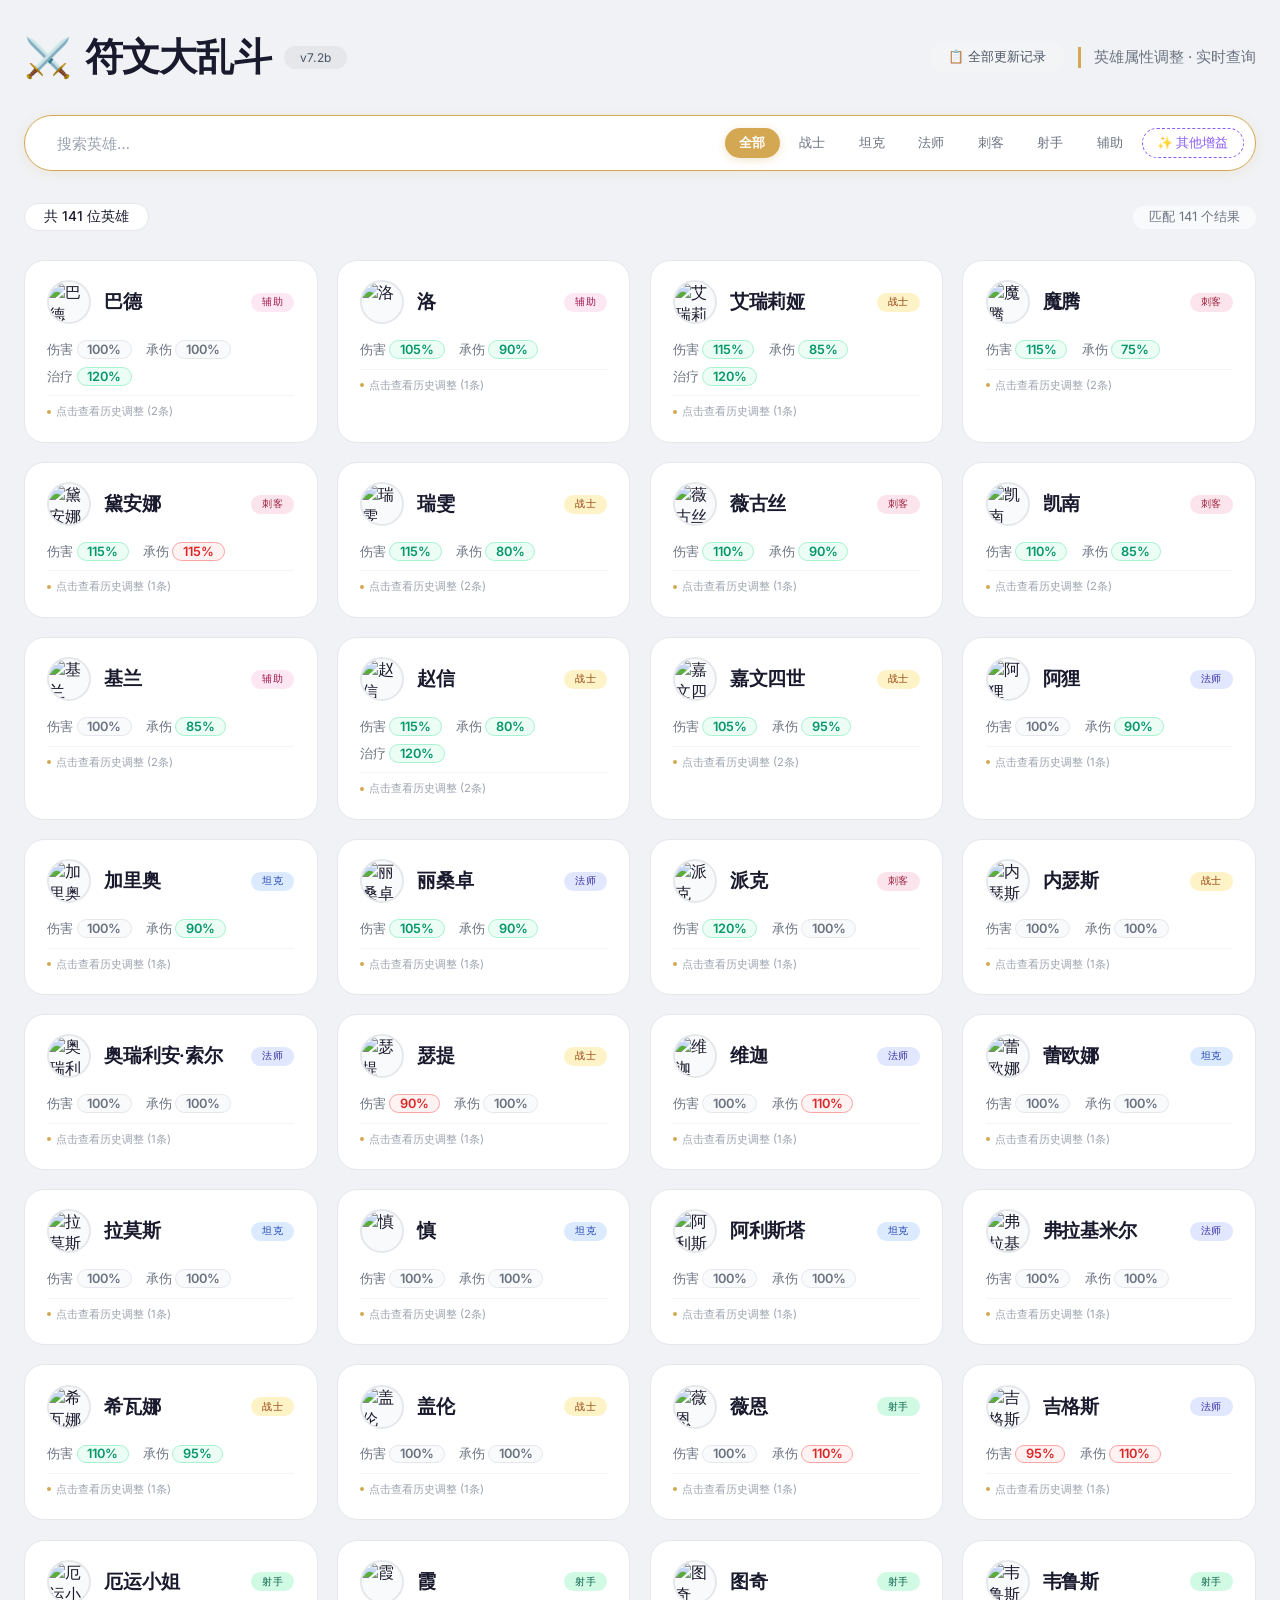
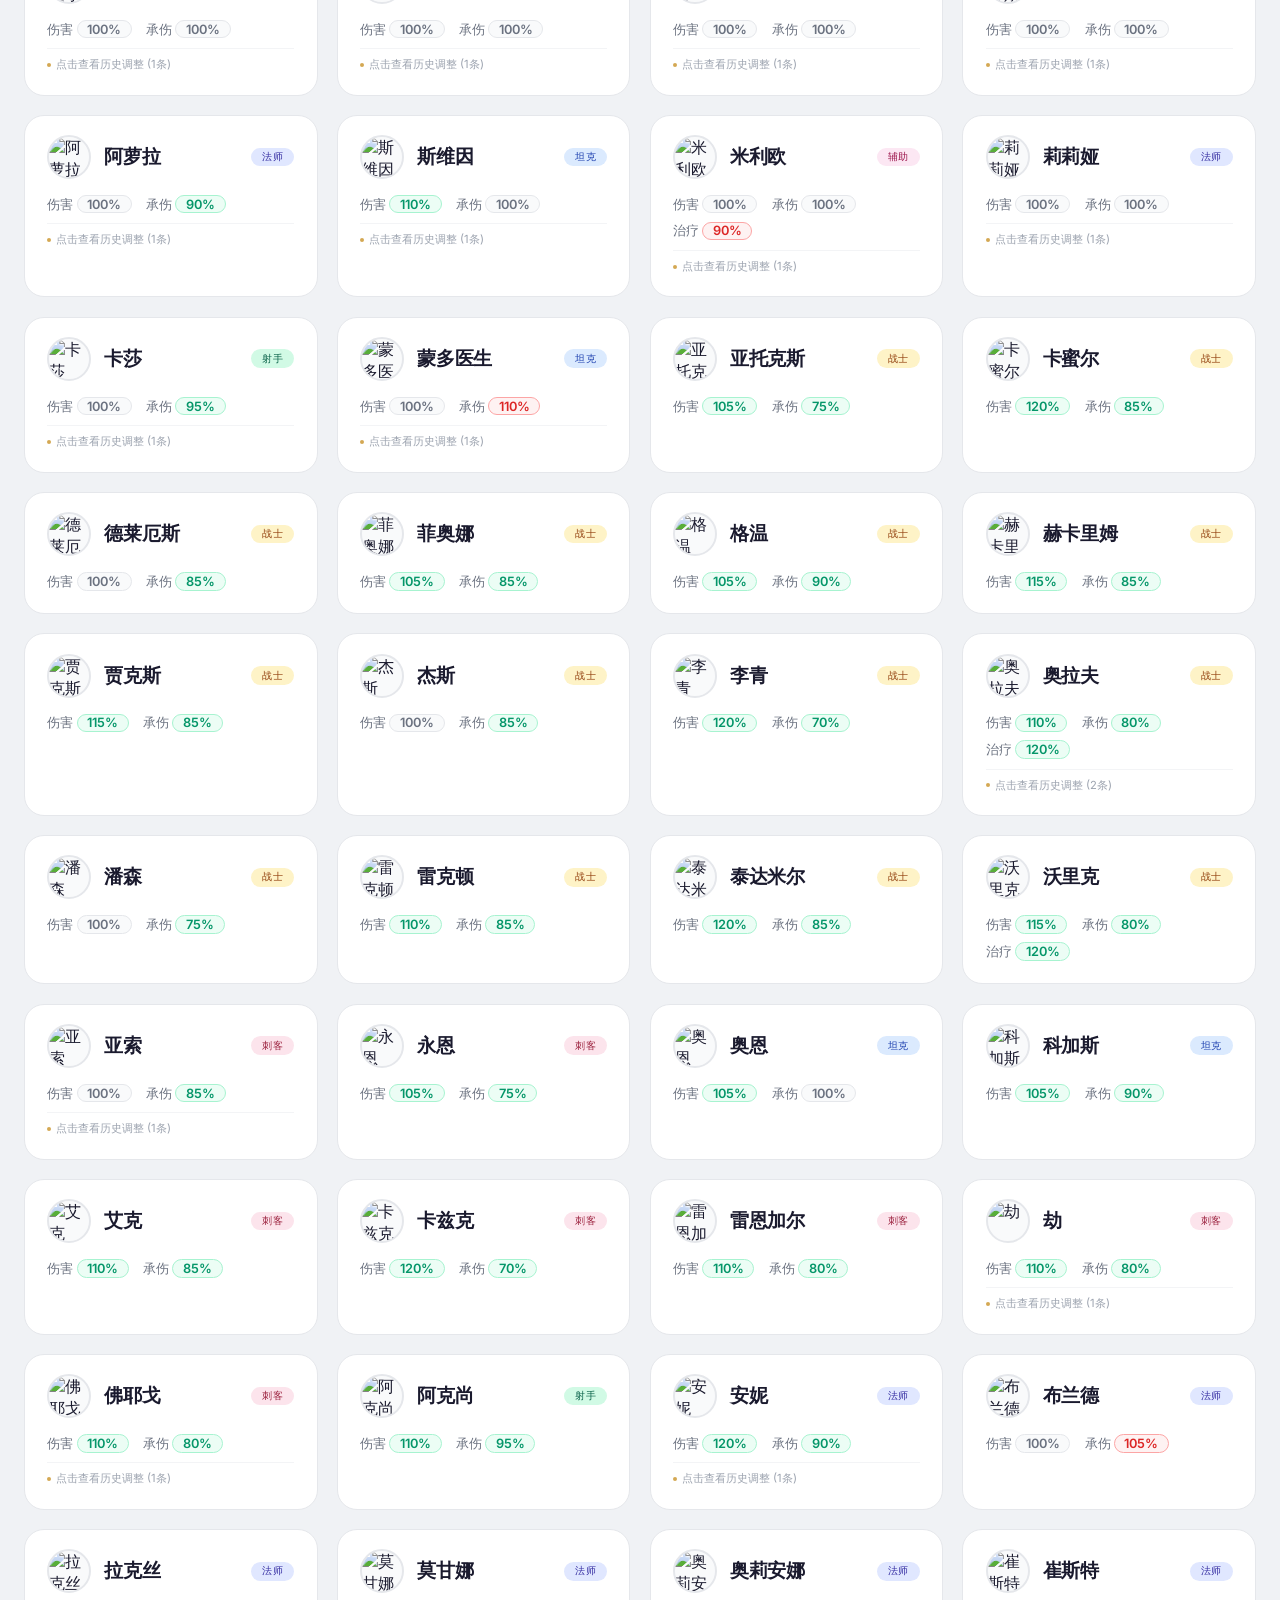
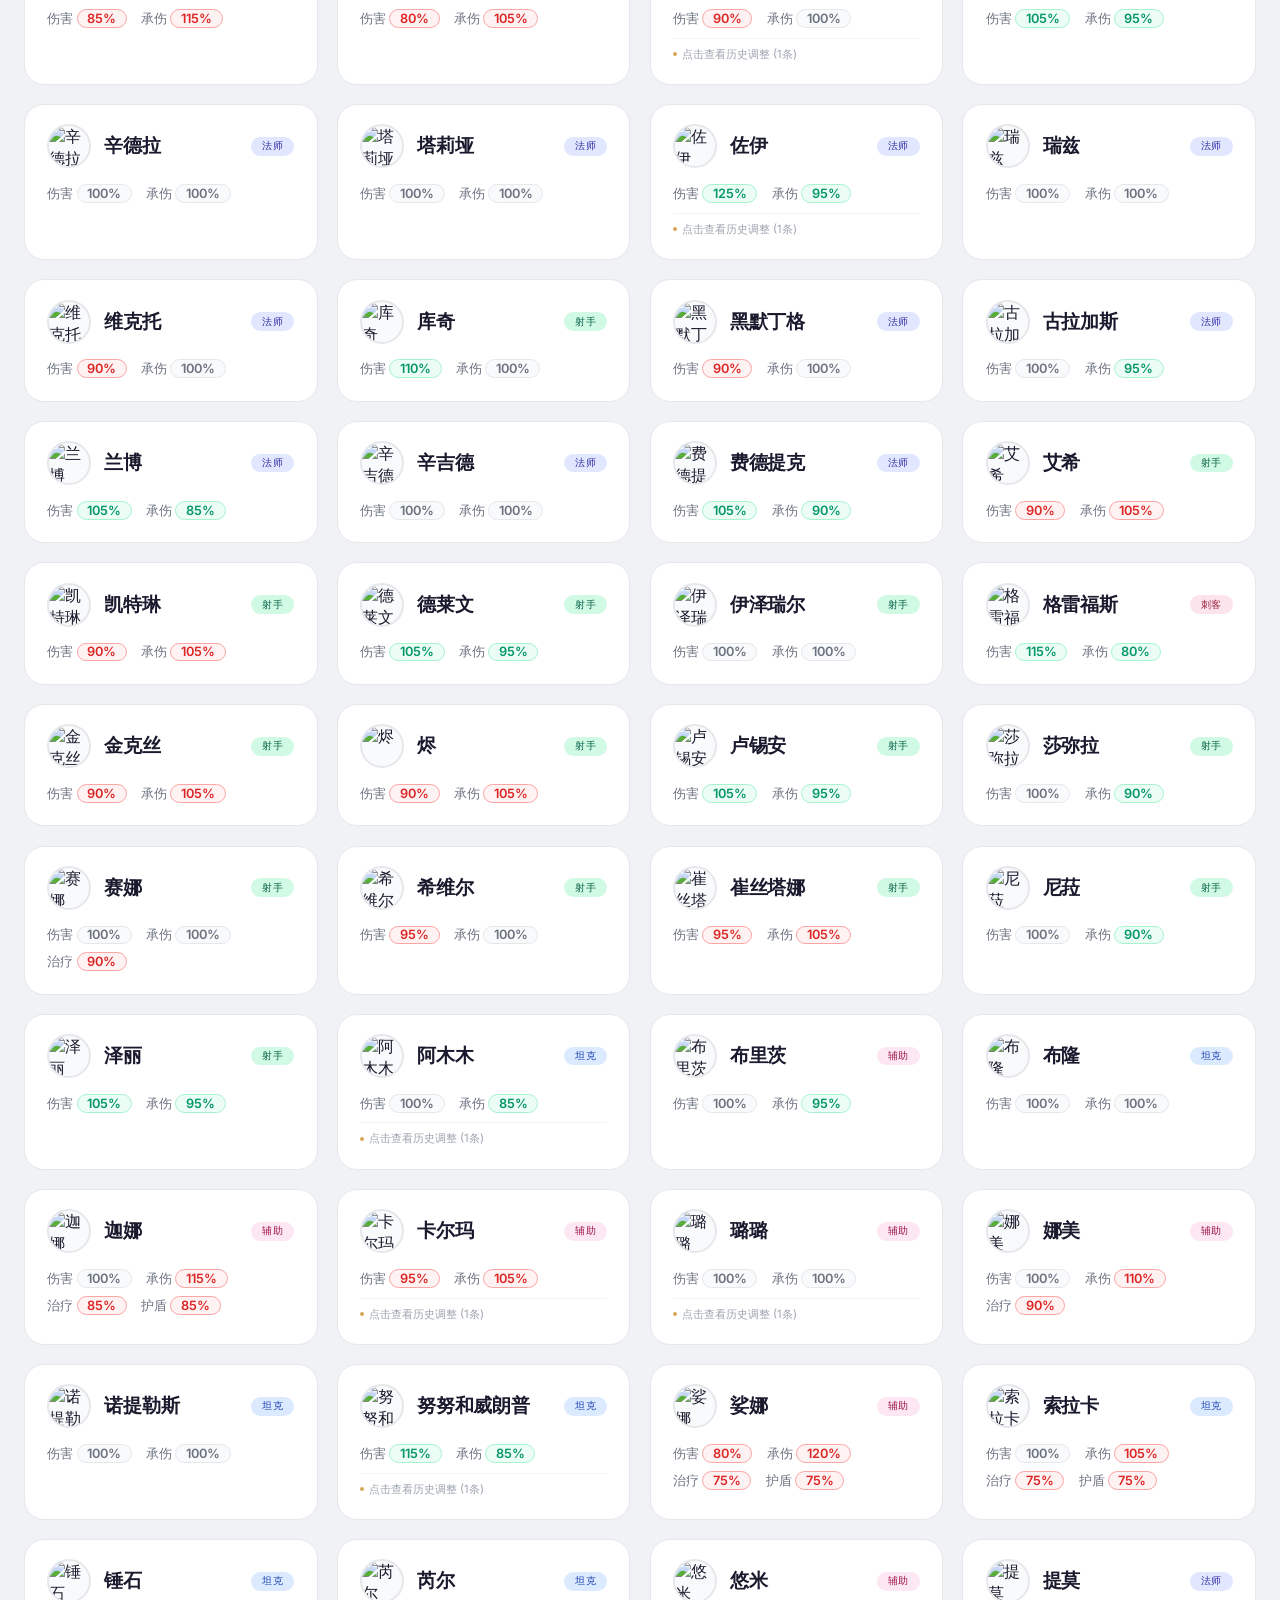
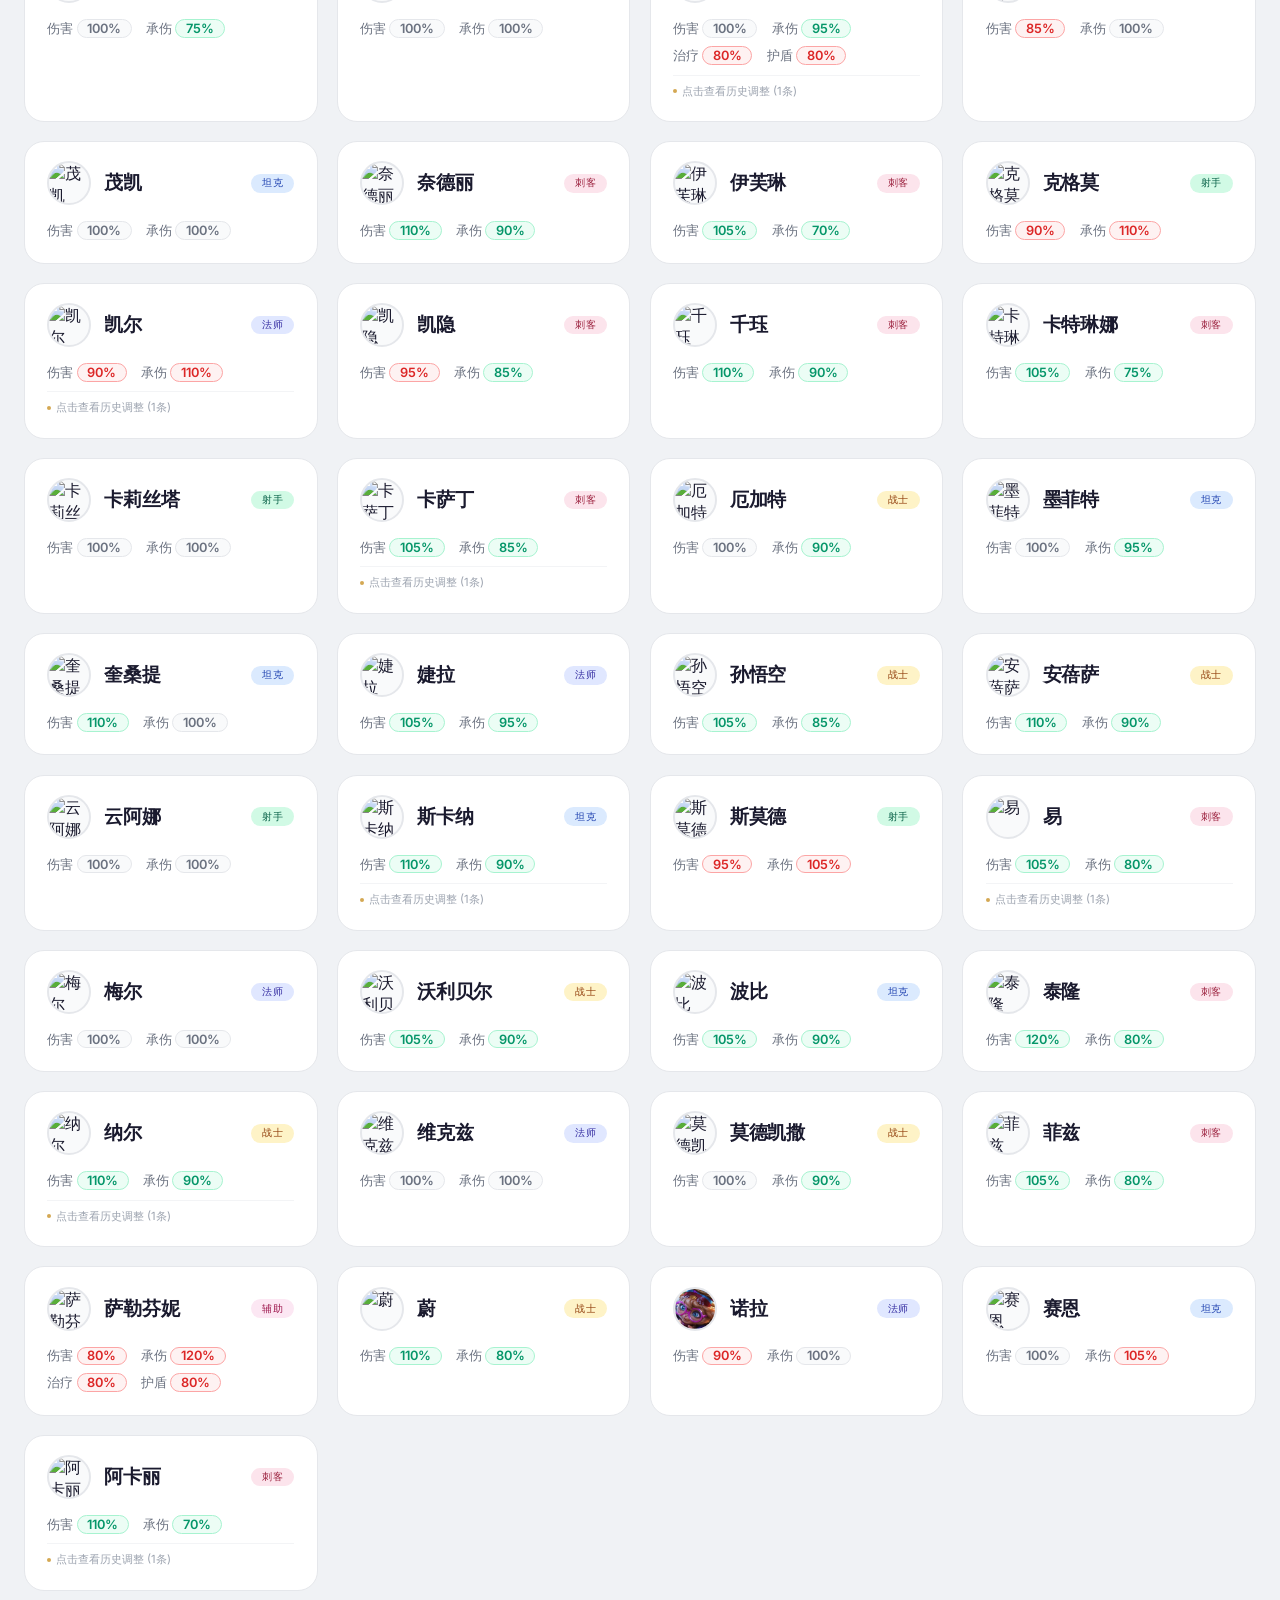
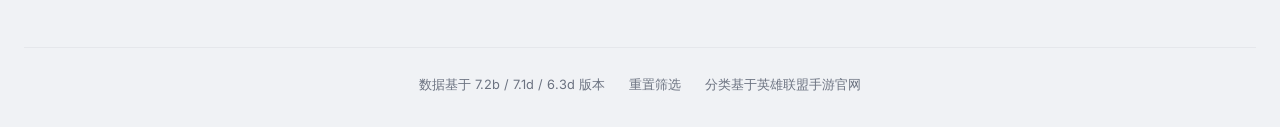
==== commit 9a298856: "优化：增加其他增益字段 + 全部更新记录按英雄分组显示头像" ====
--- a/index.html
+++ b/index.html
@@ -201,6 +201,24 @@
             box-shadow: 0 2px 8px rgba(212, 168, 83, 0.3);
         }
 
+        /* 其他增益按钮特殊样式（独立开关） */
+        .type-filter button.filter-other {
+            background: transparent;
+            color: #8b5cf6;
+            border: 1px dashed #8b5cf6;
+        }
+
+        .type-filter button.filter-other:hover {
+            background: #ede9fe;
+        }
+
+        .type-filter button.filter-other.active {
+            background: #8b5cf6;
+            color: #ffffff;
+            border-color: #8b5cf6;
+            box-shadow: 0 2px 8px rgba(139, 92, 246, 0.3);
+        }
+
         /* ===== 统计 ===== */
         .stats {
             display: flex;
@@ -322,6 +340,7 @@
         .card .hero-header .type-badge.type-刺客 { background: #fce4ec; color: #9a1f3c; }
         .card .hero-header .type-badge.type-射手 { background: #d1fae5; color: #065f46; }
         .card .hero-header .type-badge.type-辅助 { background: #fce7f3; color: #9d174d; }
+        .card .hero-header .type-badge.type-其他 { background: #e0e7ff; color: #3730a3; }
 
         .card .attrs {
             display: flex;
@@ -355,6 +374,15 @@
             text-align: center;
         }
 
+        /* 其他增益特殊样式 */
+        .card .attr-item .value.other-buff {
+            background: #ede9fe;
+            border-color: #c4b5fd;
+            color: #5b21b6;
+            min-width: auto;
+            padding: 0.05rem 0.8rem;
+        }
+
         .card .attr-item .value.positive {
             color: #059669;
             border-color: #a7f3d0;
@@ -376,7 +404,6 @@
             background: transparent;
         }
 
-        /* 卡片底部备注提示 */
         .card .remark-hint {
             margin-top: 0.6rem;
             font-size: 0.7rem;
@@ -455,9 +482,9 @@
         .modal {
             background: #ffffff;
             border-radius: 24px;
-            max-width: 720px;
+            max-width: 820px;
             width: 100%;
-            max-height: 80vh;
+            max-height: 85vh;
             overflow: hidden;
             box-shadow: 0 24px 64px rgba(0, 0, 0, 0.2);
             display: flex;
@@ -513,66 +540,74 @@
             flex: 1;
         }
 
-        .remark-item {
-            padding: 0.7rem 0;
+        /* ===== 全部更新记录 - 按英雄分组 ===== */
+        .hero-remark-group {
+            display: flex;
+            align-items: flex-start;
+            gap: 1rem;
+            padding: 1rem 0;
             border-bottom: 1px solid #f3f4f6;
-            display: flex;
-            gap: 0.8rem;
-            align-items: flex-start;
-        }
-
-        .remark-item:last-child {
+        }
+
+        .hero-remark-group:last-child {
             border-bottom: none;
         }
 
-        .remark-version {
+        .hero-remark-group .group-avatar {
+            width: 48px;
+            height: 48px;
+            border-radius: 50%;
+            border: 2px solid #e5e7eb;
+            object-fit: cover;
+            flex-shrink: 0;
+            background: #f9fafb;
+        }
+
+        .hero-remark-group .group-info {
+            flex: 1;
+            min-width: 0;
+        }
+
+        .hero-remark-group .group-name {
             font-weight: 600;
-            font-size: 0.8rem;
+            font-size: 1rem;
+            color: #1a1a2e;
+            margin-bottom: 0.3rem;
+        }
+
+        .hero-remark-group .group-remarks {
+            display: flex;
+            flex-direction: column;
+            gap: 0.3rem;
+        }
+
+        .hero-remark-group .group-remarks .remark-line {
+            display: flex;
+            align-items: baseline;
+            gap: 0.5rem;
+            font-size: 0.85rem;
+            color: #374151;
+            padding: 0.1rem 0;
+        }
+
+        .hero-remark-group .group-remarks .remark-line .rv {
+            font-weight: 600;
+            font-size: 0.75rem;
             color: #d4a853;
             background: #fefce8;
-            padding: 0.1rem 0.6rem;
+            padding: 0.05rem 0.5rem;
             border-radius: 4px;
             white-space: nowrap;
             flex-shrink: 0;
-            margin-top: 0.05rem;
-        }
-
-        .remark-content {
-            font-size: 0.9rem;
-            color: #374151;
-            line-height: 1.5;
-        }
-
-        .remark-empty {
+        }
+
+        .hero-remark-group .group-remarks .remark-line .rc {
+            word-break: break-word;
+        }
+
+        .hero-remark-group .group-remarks .no-remark {
             color: #9ca3af;
-            font-size: 0.9rem;
-            padding: 1rem 0;
-            text-align: center;
-        }
-
-        .version-group {
-            margin-bottom: 1.2rem;
-        }
-
-        .version-group .version-title {
-            font-weight: 600;
-            font-size: 0.95rem;
-            color: #d4a853;
-            background: #fefce8;
-            padding: 0.2rem 0.8rem;
-            border-radius: 6px;
-            display: inline-block;
-            margin-bottom: 0.5rem;
-        }
-
-        .version-group .remark-item {
-            padding-left: 0.5rem;
-        }
-
-        .version-group .remark-item .remark-hero {
-            font-weight: 500;
-            color: #1a1a2e;
-            margin-right: 0.4rem;
+            font-size: 0.85rem;
         }
 
         /* ===== 页脚 ===== */
@@ -620,6 +655,8 @@
             .logo-icon { font-size: 1.8rem; }
             .header-right .subtitle { display: none; }
             .update-log-btn { font-size: 0.7rem; padding: 0.3rem 0.8rem; }
+            .hero-remark-group { flex-direction: column; align-items: center; text-align: center; gap: 0.5rem; }
+            .hero-remark-group .group-remarks .remark-line { flex-wrap: wrap; justify-content: center; }
         }
 
         @media (max-width: 480px) {
@@ -663,6 +700,8 @@
             <button data-type="刺客">刺客</button>
             <button data-type="射手">射手</button>
             <button data-type="辅助">辅助</button>
+            <!-- 其他增益：独立筛选按钮 -->
+            <button data-type="filter-other" class="filter-other" id="filterOtherBtn">✨ 其他增益</button>
         </div>
     </div>
 
@@ -707,6 +746,7 @@
     let heroes = [];
     let currentType = 'all';
     let searchText = '';
+    let filterOther = false;  // ✅ 其他增益筛选开关
 
     // ================================================================
     // DOM 引用
@@ -718,6 +758,7 @@
     const grid = document.getElementById('heroGrid');
     const noResult = document.getElementById('noResult');
     const typeButtons = document.querySelectorAll('#typeFilter button');
+    const filterOtherBtn = document.getElementById('filterOtherBtn');
 
     // ================================================================
     // 辅助函数
@@ -776,6 +817,7 @@
             const tkn = fmt(h.taken);
             const heal = fmt(h.heal);
             const shield = fmt(h.shield);
+            const other = h.other || null;
             const dmgCls = getCssClass(h.damage);
             const tknCls = getTakenCssClass(h.taken);
             const healCls = getCssClass(h.heal);
@@ -790,7 +832,7 @@
                     <div class="hero-header">
                         <img src="${iconPath}" alt="${h.name}" loading="lazy" onerror="this.src='${fallbackIcon}'">
                         <span class="hero-name">${h.name}</span>
-                        <span class="type-badge ${typeClass}">${h.type}</span>
+                        <span class="type-badge ${typeClass}">${h.type || '其他'}</span>
                     </div>
                     <div class="attrs">
                         <span class="attr-item">
@@ -803,6 +845,7 @@
                         </span>
                         ${heal !== null ? `<span class="attr-item"><span class="label">治疗</span><span class="value ${healCls}">${heal}</span></span>` : ''}
                         ${shield !== null ? `<span class="attr-item"><span class="label">护盾</span><span class="value ${shieldCls}">${shield}</span></span>` : ''}
+                        ${other ? `<span class="attr-item"><span class="label">增益</span><span class="value other-buff">${other}</span></span>` : ''}
                     </div>
                     ${hasRemarks ? `<div class="remark-hint"><span class="dot"></span> 点击查看历史调整 (${h.remarks.length}条)</div>` : ''}
                 </div>
@@ -816,7 +859,9 @@
         const filtered = heroes.filter(h => {
             const nameMatch = h.name.includes(searchText);
             const typeMatch = currentType === 'all' || h.type === currentType;
-            return nameMatch && typeMatch;
+            // 其他增益筛选：如果开启，只显示有 other 字段的英雄
+            const otherMatch = !filterOther || (h.other && h.other.trim());
+            return nameMatch && typeMatch && otherMatch;
         });
         render(filtered);
     }
@@ -884,53 +929,55 @@
 
         title.textContent = '📋 全部更新记录';
 
-        const allRemarks = [];
-        heroes.forEach(h => {
-            (h.remarks || []).forEach(r => {
-                allRemarks.push({
-                    ...r,
-                    heroName: h.name
-                });
-            });
-        });
-
-        if (allRemarks.length === 0) {
+        // 收集所有有备注的英雄
+        const heroesWithRemarks = heroes
+            .filter(h => h.remarks && h.remarks.length > 0)
+            .sort((a, b) => a.name.localeCompare(b.name, 'zh'));
+
+        if (heroesWithRemarks.length === 0) {
             body.innerHTML = `<div class="remark-empty">暂无任何更新记录</div>`;
             document.getElementById('remarkModal').classList.add('active');
             return;
         }
 
-        const sorted = allRemarks.sort((a, b) => {
-            const va = parseVersion(a.version);
-            const vb = parseVersion(b.version);
-            if (va[0] !== vb[0]) return vb[0] - va[0];
-            if (va[1] !== vb[1]) return vb[1] - va[1];
-            return (vb[2] || '').localeCompare(va[2] || '');
-        });
-
-        const groups = {};
-        sorted.forEach(r => {
-            const key = r.version || '未标记版本';
-            if (!groups[key]) groups[key] = [];
-            groups[key].push(r);
-        });
+        const fallbackIcon = 'https://ddragon.leagueoflegends.com/cdn/14.10.1/img/champion/default.png';
 
         let html = '';
-        for (const [version, items] of Object.entries(groups)) {
-            html += `<div class="version-group">`;
-            html += `<div class="version-title">📦 ${version}</div>`;
-            items.forEach(r => {
+        heroesWithRemarks.forEach(h => {
+            const iconPath = `./英雄联盟英雄头像_真名命名_173个/${h.name}.png`;
+            // 备注按版本排序（最新在前）
+            const sortedRemarks = [...(h.remarks || [])].sort((a, b) => {
+                const va = parseVersion(a.version);
+                const vb = parseVersion(b.version);
+                if (va[0] !== vb[0]) return vb[0] - va[0];
+                if (va[1] !== vb[1]) return vb[1] - va[1];
+                return (vb[2] || '').localeCompare(va[2] || '');
+            });
+
+            html += `
+                <div class="hero-remark-group">
+                    <img class="group-avatar" src="${iconPath}" alt="${h.name}" onerror="this.src='${fallbackIcon}'">
+                    <div class="group-info">
+                        <div class="group-name">${h.name}</div>
+                        <div class="group-remarks">
+            `;
+
+            sortedRemarks.forEach(r => {
+                const versionDisplay = r.version ? `<span class="rv">${r.version}</span>` : '';
                 html += `
-                    <div class="remark-item">
-                        <span class="remark-content">
-                            <span class="remark-hero">${r.heroName}</span>
-                            ${r.content}
-                        </span>
+                    <div class="remark-line">
+                        ${versionDisplay}
+                        <span class="rc">${r.content}</span>
                     </div>
                 `;
             });
-            html += `</div>`;
-        }
+
+            html += `
+                        </div>
+                    </div>
+                </div>
+            `;
+        });
 
         body.innerHTML = html;
         document.getElementById('remarkModal').classList.add('active');
@@ -993,11 +1040,27 @@
         searchInput.focus();
     });
 
+    // 类型筛选按钮（排除“其他增益”按钮）
     typeButtons.forEach(btn => {
         btn.addEventListener('click', function() {
-            typeButtons.forEach(b => b.classList.remove('active'));
+            const type = this.dataset.type;
+
+            // 如果是“其他增益”按钮，独立处理
+            if (type === 'filter-other') {
+                filterOther = !filterOther;
+                this.classList.toggle('active');
+                filterAndRender();
+                return;
+            }
+
+            // 普通类型按钮：互斥
+            typeButtons.forEach(b => {
+                if (b.dataset.type !== 'filter-other') {
+                    b.classList.remove('active');
+                }
+            });
             this.classList.add('active');
-            currentType = this.dataset.type;
+            currentType = type;
             filterAndRender();
         });
     });
@@ -1006,9 +1069,23 @@
         searchInput.value = '';
         searchText = '';
         clearBtn.classList.remove('visible');
-        typeButtons.forEach(b => b.classList.remove('active'));
-        document.querySelector('#typeFilter button[data-type="all"]').classList.add('active');
+
+        typeButtons.forEach(b => {
+            if (b.dataset.type === 'filter-other') {
+                b.classList.remove('active');
+            } else {
+                b.classList.remove('active');
+            }
+        });
+
+        // 重置“其他增益”开关
+        filterOther = false;
+
+        // 选中“全部”
+        const allBtn = document.querySelector('#typeFilter button[data-type="all"]');
+        if (allBtn) allBtn.classList.add('active');
         currentType = 'all';
+
         filterAndRender();
         searchInput.focus();
     }
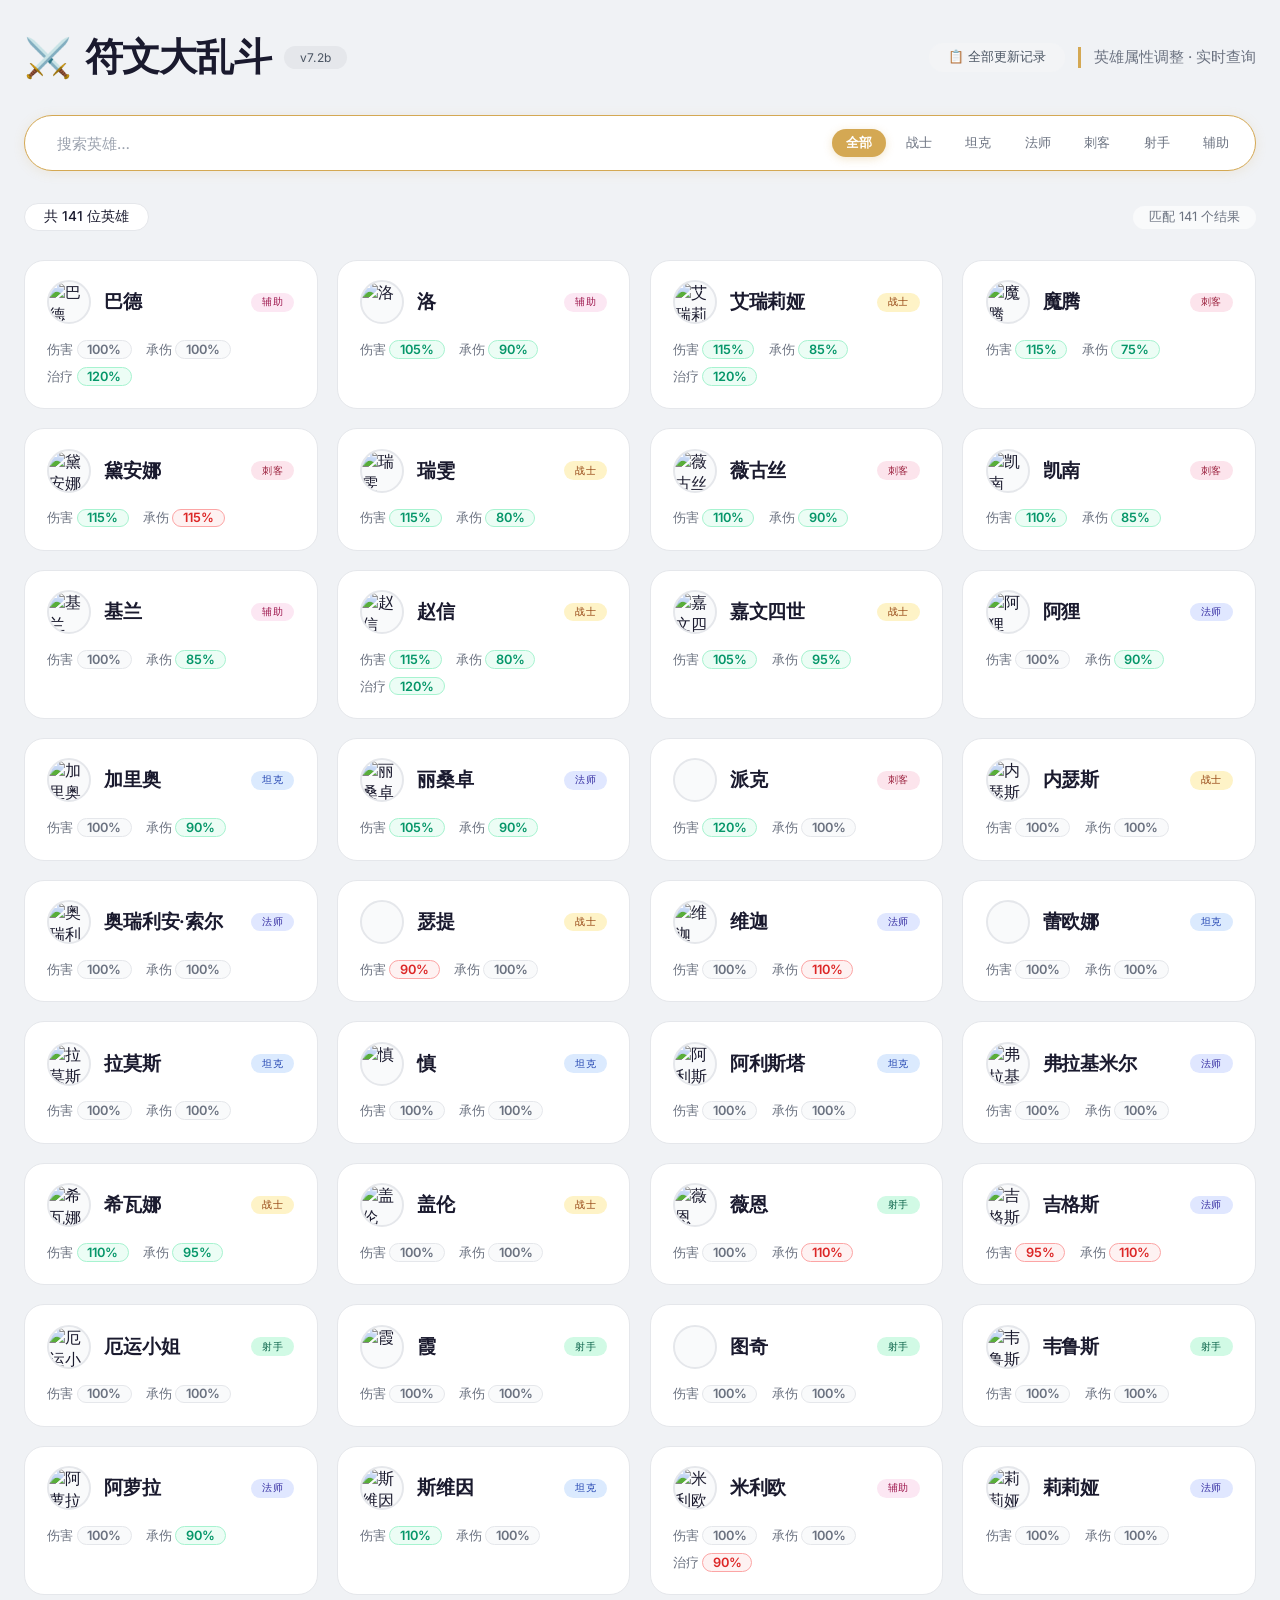
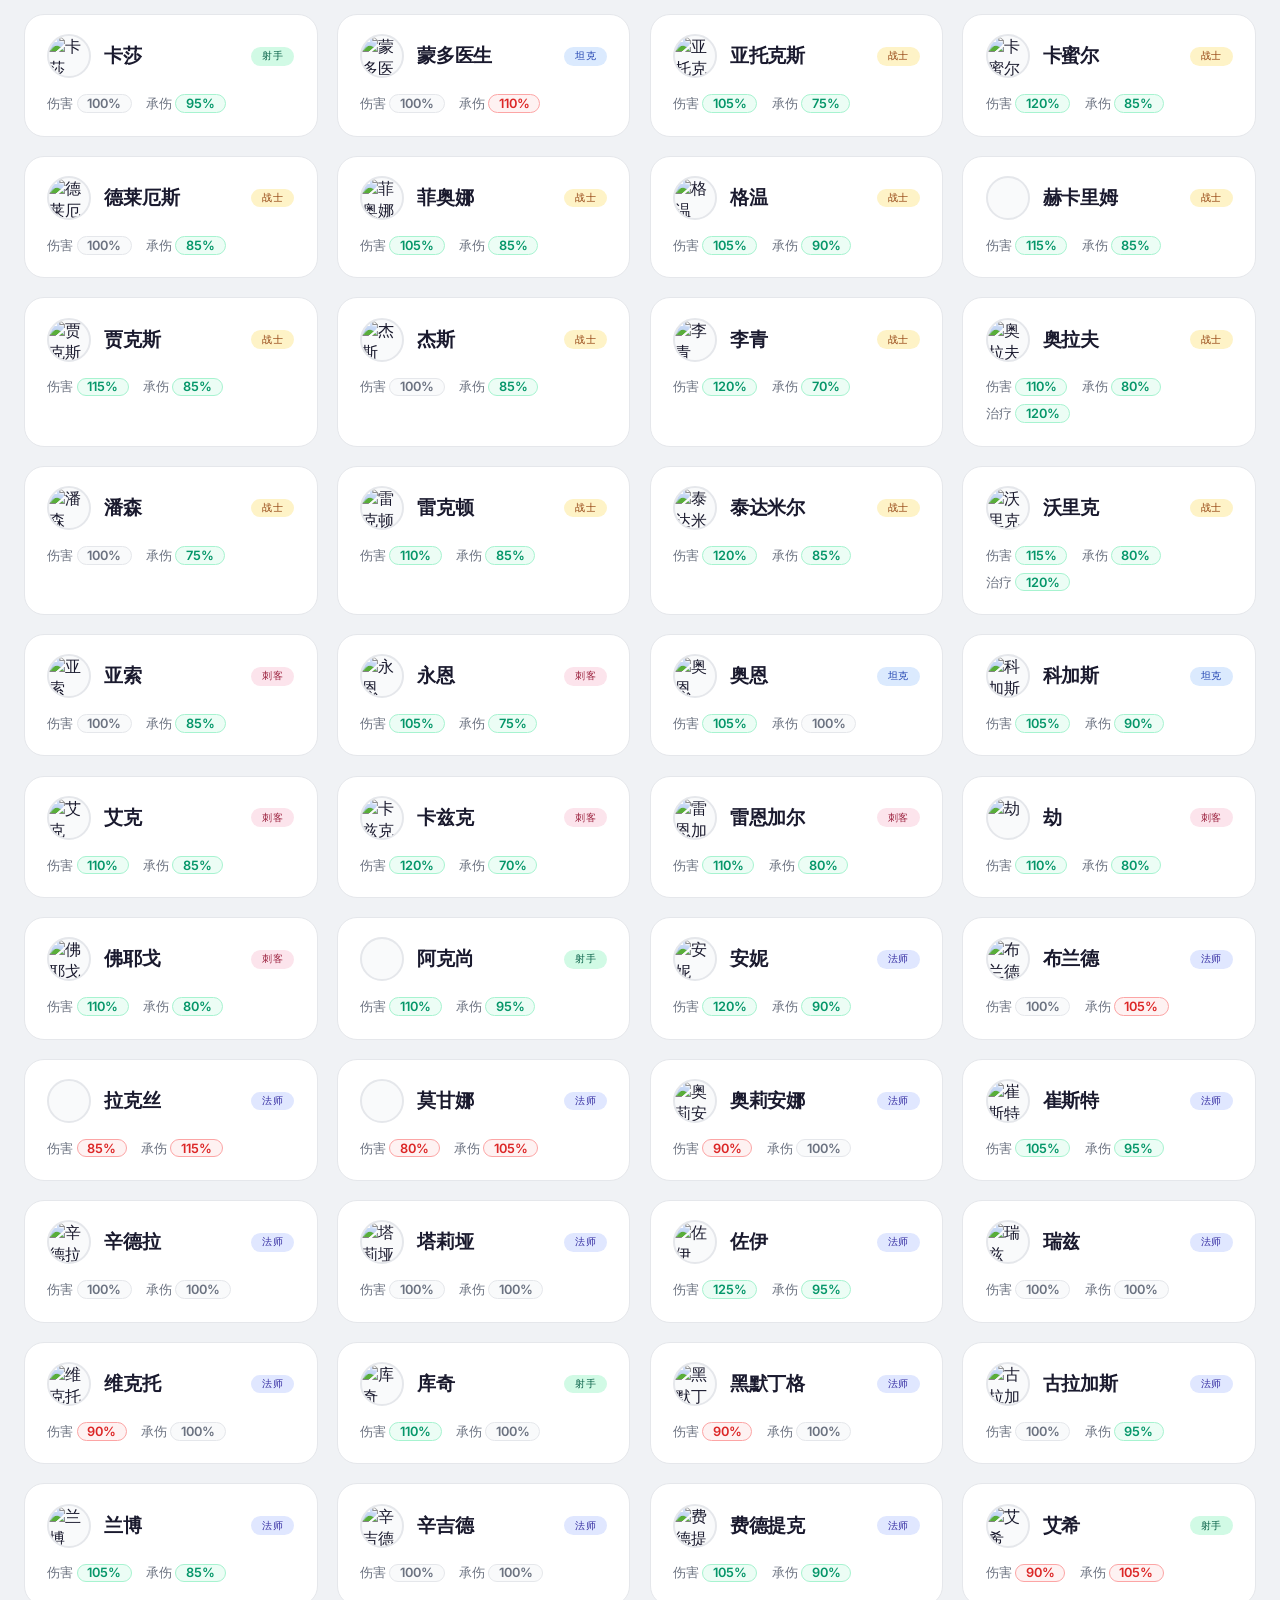
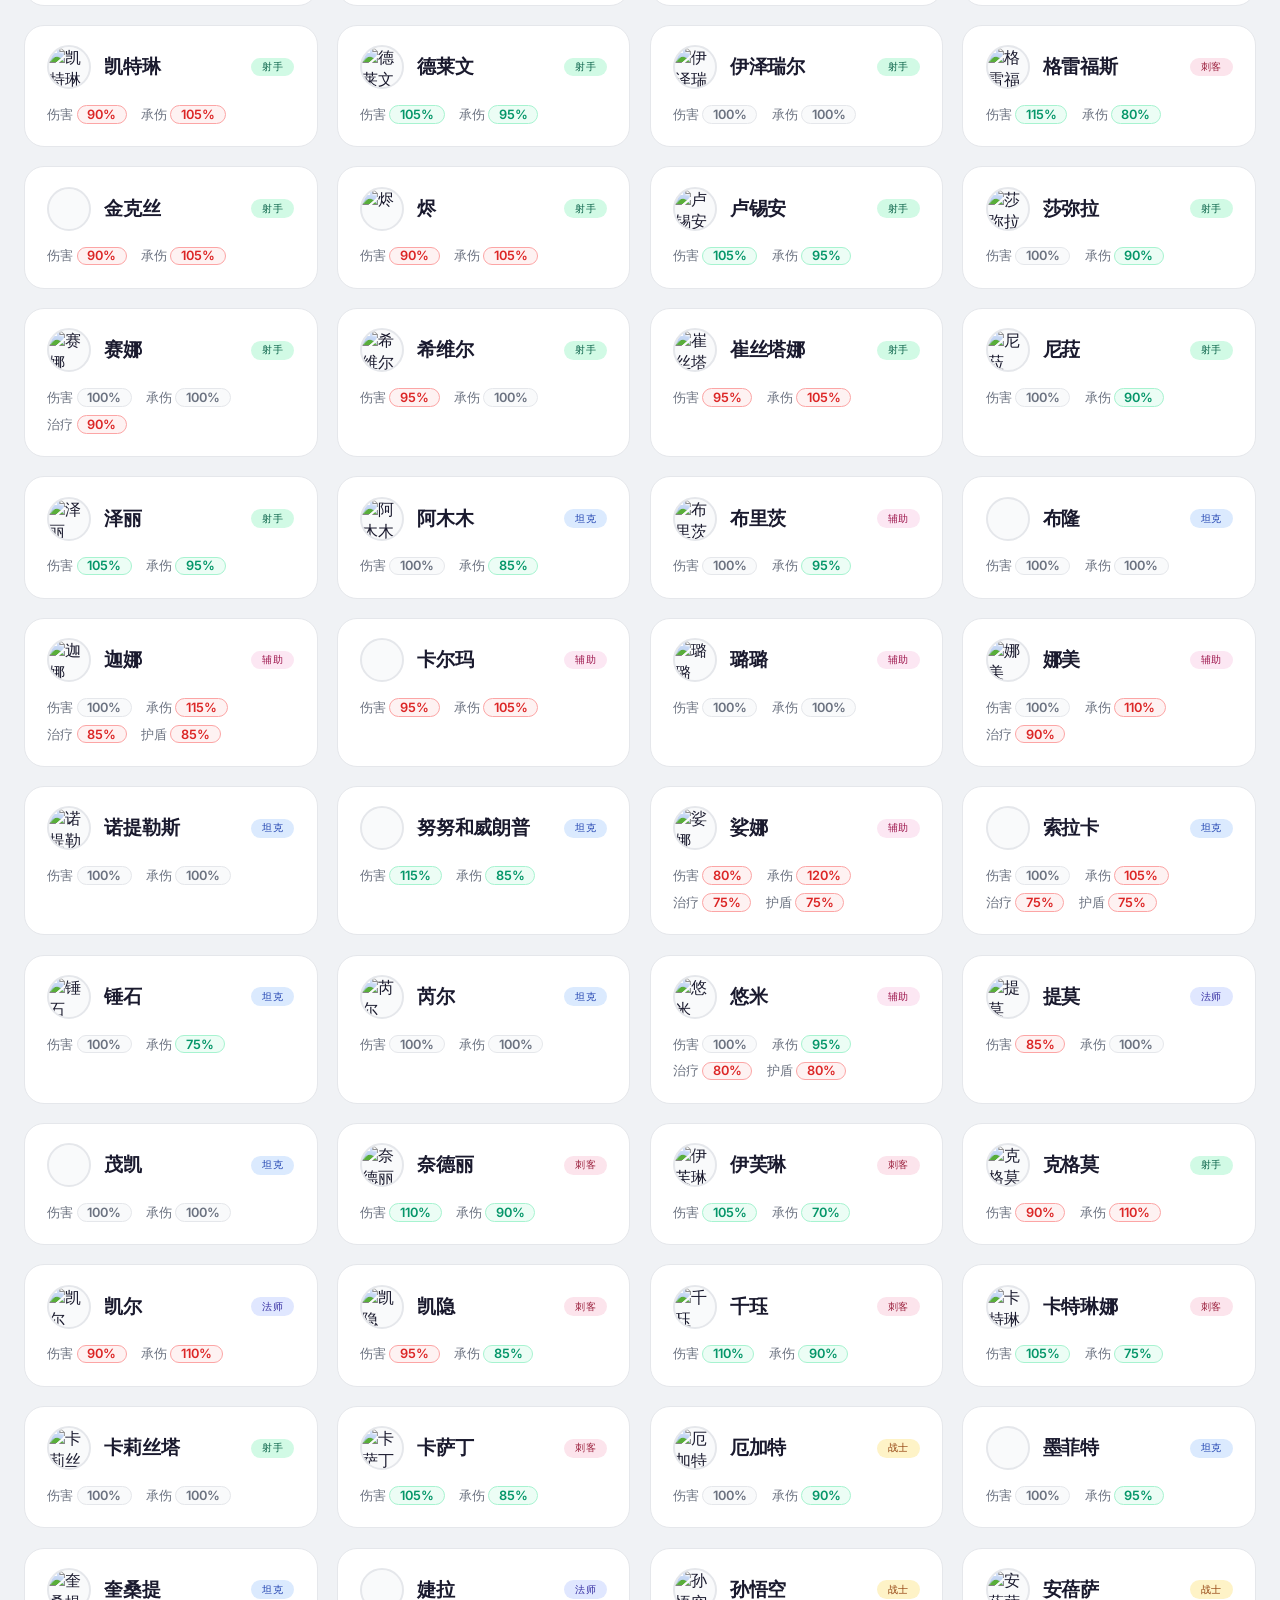
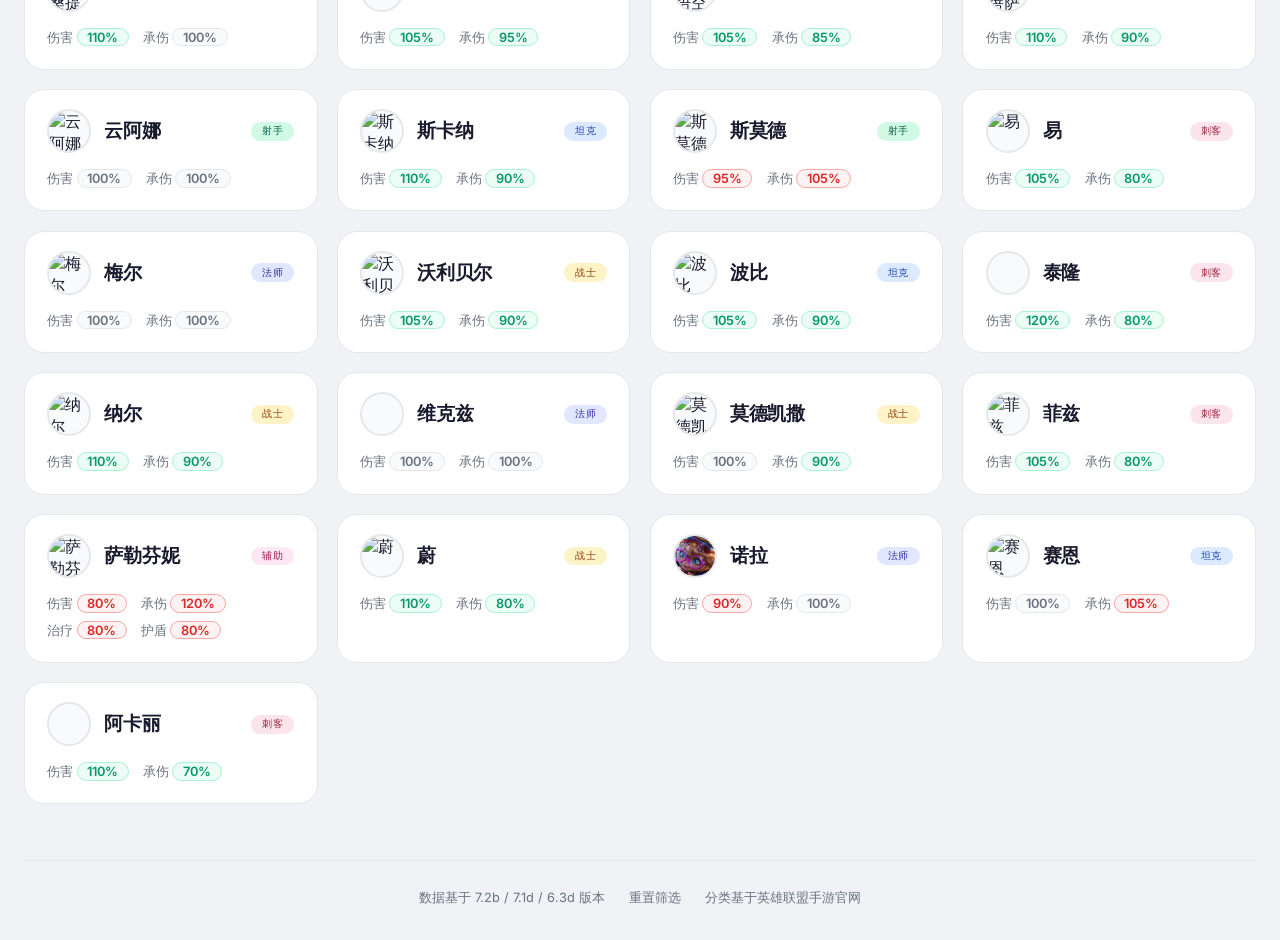
==== commit 6bcd9b66: "优化：移除其他增益筛选按钮 + 移除卡片底部提示" ====
--- a/index.html
+++ b/index.html
@@ -201,24 +201,6 @@
             box-shadow: 0 2px 8px rgba(212, 168, 83, 0.3);
         }
 
-        /* 其他增益按钮特殊样式（独立开关） */
-        .type-filter button.filter-other {
-            background: transparent;
-            color: #8b5cf6;
-            border: 1px dashed #8b5cf6;
-        }
-
-        .type-filter button.filter-other:hover {
-            background: #ede9fe;
-        }
-
-        .type-filter button.filter-other.active {
-            background: #8b5cf6;
-            color: #ffffff;
-            border-color: #8b5cf6;
-            box-shadow: 0 2px 8px rgba(139, 92, 246, 0.3);
-        }
-
         /* ===== 统计 ===== */
         .stats {
             display: flex;
@@ -374,7 +356,6 @@
             text-align: center;
         }
 
-        /* 其他增益特殊样式 */
         .card .attr-item .value.other-buff {
             background: #ede9fe;
             border-color: #c4b5fd;
@@ -402,25 +383,6 @@
             color: #9ca3af;
             border-color: #f3f4f6;
             background: transparent;
-        }
-
-        .card .remark-hint {
-            margin-top: 0.6rem;
-            font-size: 0.7rem;
-            color: #9ca3af;
-            border-top: 1px solid #f3f4f6;
-            padding-top: 0.5rem;
-            display: flex;
-            align-items: center;
-            gap: 0.3rem;
-        }
-
-        .card .remark-hint .dot {
-            display: inline-block;
-            width: 4px;
-            height: 4px;
-            border-radius: 50%;
-            background: #d4a853;
         }
 
         /* ===== 空状态 & 加载 ===== */
@@ -540,7 +502,45 @@
             flex: 1;
         }
 
-        /* ===== 全部更新记录 - 按英雄分组 ===== */
+        /* ===== 弹窗 - 单个英雄备注 ===== */
+        .remark-item {
+            padding: 0.7rem 0;
+            border-bottom: 1px solid #f3f4f6;
+            display: flex;
+            gap: 0.8rem;
+            align-items: flex-start;
+        }
+
+        .remark-item:last-child {
+            border-bottom: none;
+        }
+
+        .remark-version {
+            font-weight: 600;
+            font-size: 0.75rem;
+            color: #d4a853;
+            background: #fefce8;
+            padding: 0.05rem 0.5rem;
+            border-radius: 4px;
+            white-space: nowrap;
+            flex-shrink: 0;
+            margin-top: 0.05rem;
+        }
+
+        .remark-content {
+            font-size: 0.9rem;
+            color: #374151;
+            line-height: 1.5;
+        }
+
+        .remark-empty {
+            color: #9ca3af;
+            font-size: 0.9rem;
+            padding: 1rem 0;
+            text-align: center;
+        }
+
+        /* ===== 弹窗 - 全部更新记录（按英雄分组） ===== */
         .hero-remark-group {
             display: flex;
             align-items: flex-start;
@@ -700,8 +700,6 @@
             <button data-type="刺客">刺客</button>
             <button data-type="射手">射手</button>
             <button data-type="辅助">辅助</button>
-            <!-- 其他增益：独立筛选按钮 -->
-            <button data-type="filter-other" class="filter-other" id="filterOtherBtn">✨ 其他增益</button>
         </div>
     </div>
 
@@ -746,7 +744,6 @@
     let heroes = [];
     let currentType = 'all';
     let searchText = '';
-    let filterOther = false;  // ✅ 其他增益筛选开关
 
     // ================================================================
     // DOM 引用
@@ -758,7 +755,6 @@
     const grid = document.getElementById('heroGrid');
     const noResult = document.getElementById('noResult');
     const typeButtons = document.querySelectorAll('#typeFilter button');
-    const filterOtherBtn = document.getElementById('filterOtherBtn');
 
     // ================================================================
     // 辅助函数
@@ -825,7 +821,6 @@
             const iconPath = `./英雄联盟英雄头像_真名命名_173个/${h.name}.png`;
             const fallbackIcon = 'https://ddragon.leagueoflegends.com/cdn/14.10.1/img/champion/default.png';
             const typeClass = 'type-' + h.type;
-            const hasRemarks = h.remarks && h.remarks.length > 0;
 
             html += `
                 <div class="card" onclick="openHeroRemarksModal('${h.name}')">
@@ -847,7 +842,6 @@
                         ${shield !== null ? `<span class="attr-item"><span class="label">护盾</span><span class="value ${shieldCls}">${shield}</span></span>` : ''}
                         ${other ? `<span class="attr-item"><span class="label">增益</span><span class="value other-buff">${other}</span></span>` : ''}
                     </div>
-                    ${hasRemarks ? `<div class="remark-hint"><span class="dot"></span> 点击查看历史调整 (${h.remarks.length}条)</div>` : ''}
                 </div>
             `;
         });
@@ -859,9 +853,7 @@
         const filtered = heroes.filter(h => {
             const nameMatch = h.name.includes(searchText);
             const typeMatch = currentType === 'all' || h.type === currentType;
-            // 其他增益筛选：如果开启，只显示有 other 字段的英雄
-            const otherMatch = !filterOther || (h.other && h.other.trim());
-            return nameMatch && typeMatch && otherMatch;
+            return nameMatch && typeMatch;
         });
         render(filtered);
     }
@@ -929,7 +921,6 @@
 
         title.textContent = '📋 全部更新记录';
 
-        // 收集所有有备注的英雄
         const heroesWithRemarks = heroes
             .filter(h => h.remarks && h.remarks.length > 0)
             .sort((a, b) => a.name.localeCompare(b.name, 'zh'));
@@ -945,7 +936,6 @@
         let html = '';
         heroesWithRemarks.forEach(h => {
             const iconPath = `./英雄联盟英雄头像_真名命名_173个/${h.name}.png`;
-            // 备注按版本排序（最新在前）
             const sortedRemarks = [...(h.remarks || [])].sort((a, b) => {
                 const va = parseVersion(a.version);
                 const vb = parseVersion(b.version);
@@ -1040,27 +1030,11 @@
         searchInput.focus();
     });
 
-    // 类型筛选按钮（排除“其他增益”按钮）
     typeButtons.forEach(btn => {
         btn.addEventListener('click', function() {
-            const type = this.dataset.type;
-
-            // 如果是“其他增益”按钮，独立处理
-            if (type === 'filter-other') {
-                filterOther = !filterOther;
-                this.classList.toggle('active');
-                filterAndRender();
-                return;
-            }
-
-            // 普通类型按钮：互斥
-            typeButtons.forEach(b => {
-                if (b.dataset.type !== 'filter-other') {
-                    b.classList.remove('active');
-                }
-            });
+            typeButtons.forEach(b => b.classList.remove('active'));
             this.classList.add('active');
-            currentType = type;
+            currentType = this.dataset.type;
             filterAndRender();
         });
     });
@@ -1069,23 +1043,10 @@
         searchInput.value = '';
         searchText = '';
         clearBtn.classList.remove('visible');
-
-        typeButtons.forEach(b => {
-            if (b.dataset.type === 'filter-other') {
-                b.classList.remove('active');
-            } else {
-                b.classList.remove('active');
-            }
-        });
-
-        // 重置“其他增益”开关
-        filterOther = false;
-
-        // 选中“全部”
+        typeButtons.forEach(b => b.classList.remove('active'));
         const allBtn = document.querySelector('#typeFilter button[data-type="all"]');
         if (allBtn) allBtn.classList.add('active');
         currentType = 'all';
-
         filterAndRender();
         searchInput.focus();
     }
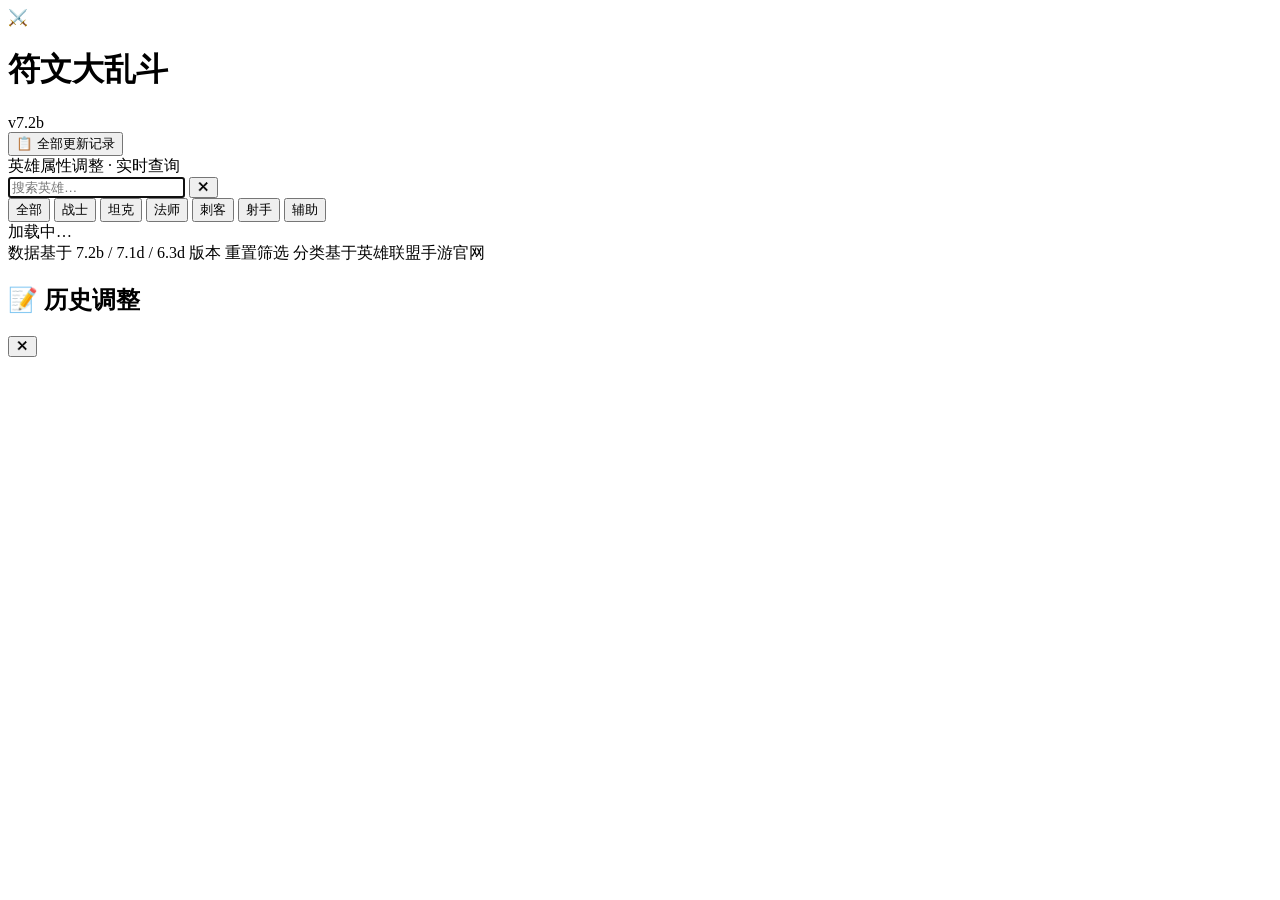
==== commit 3860dfde: "重构：分离 CSS 和 JS 为独立文件" ====
--- a/index.html
+++ b/index.html
@@ -7,668 +7,7 @@
     <link rel="preconnect" href="https://fonts.googleapis.com">
     <link rel="preconnect" href="https://fonts.gstatic.com" crossorigin>
     <link href="https://fonts.googleapis.com/css2?family=Inter:opsz,wght@14..32,400;14..32,500;14..32,600;14..32,700&display=swap" rel="stylesheet">
-    <style>
-        * {
-            box-sizing: border-box;
-            margin: 0;
-            padding: 0;
-        }
-
-        body {
-            font-family: 'Inter', -apple-system, BlinkMacSystemFont, 'Segoe UI', Roboto, sans-serif;
-            background: #f0f2f5;
-            color: #1a1a2e;
-            min-height: 100vh;
-            padding: 2rem 1.5rem;
-            display: flex;
-            flex-direction: column;
-            align-items: center;
-        }
-
-        .container {
-            max-width: 1280px;
-            width: 100%;
-        }
-
-        /* ===== 头部 ===== */
-        .header {
-            display: flex;
-            align-items: center;
-            justify-content: space-between;
-            flex-wrap: wrap;
-            margin-bottom: 2rem;
-            gap: 1rem;
-        }
-
-        .header-left {
-            display: flex;
-            align-items: center;
-            gap: 0.8rem;
-        }
-
-        .header-right {
-            display: flex;
-            align-items: center;
-            gap: 0.8rem;
-        }
-
-        .logo-icon {
-            font-size: 2.4rem;
-            line-height: 1;
-        }
-
-        h1 {
-            font-weight: 700;
-            font-size: 2.4rem;
-            letter-spacing: -0.02em;
-            color: #1a1a2e;
-            margin: 0;
-        }
-
-        .subtitle {
-            color: #6b7280;
-            font-size: 0.95rem;
-            padding-left: 0.8rem;
-            border-left: 3px solid #d4a853;
-            font-weight: 400;
-        }
-
-        .version-badge {
-            background: #e5e7eb;
-            border-radius: 40px;
-            padding: 0.25rem 1rem;
-            font-size: 0.75rem;
-            color: #4b5563;
-            letter-spacing: 0.3px;
-            white-space: nowrap;
-        }
-
-        .update-log-btn {
-            background: #f3f4f6;
-            border: none;
-            padding: 0.4rem 1.2rem;
-            border-radius: 40px;
-            font-size: 0.8rem;
-            color: #4b5563;
-            cursor: pointer;
-            transition: all 0.2s;
-            font-family: inherit;
-            white-space: nowrap;
-        }
-
-        .update-log-btn:hover {
-            background: #d4a853;
-            color: #ffffff;
-        }
-
-        /* ===== 筛选栏 ===== */
-        .filters {
-            display: flex;
-            flex-wrap: wrap;
-            gap: 1rem;
-            margin-bottom: 2rem;
-            align-items: center;
-            background: #ffffff;
-            border-radius: 60px;
-            padding: 0.5rem 0.5rem 0.5rem 1.2rem;
-            border: 1px solid #e5e7eb;
-            box-shadow: 0 2px 8px rgba(0, 0, 0, 0.06);
-            transition: border-color 0.2s, box-shadow 0.2s;
-        }
-
-        .filters:focus-within {
-            border-color: #d4a853;
-            box-shadow: 0 2px 12px rgba(212, 168, 83, 0.15);
-        }
-
-        .search-box {
-            flex: 2;
-            min-width: 180px;
-            position: relative;
-        }
-
-        .search-box input {
-            width: 100%;
-            padding: 0.6rem 2.4rem 0.6rem 0.8rem;
-            font-size: 0.95rem;
-            border: none;
-            background: transparent;
-            color: #1a1a2e;
-            outline: none;
-            font-family: inherit;
-        }
-
-        .search-box input::placeholder {
-            color: #9ca3af;
-            font-weight: 400;
-        }
-
-        .search-box .clear-btn {
-            position: absolute;
-            right: 8px;
-            top: 50%;
-            transform: translateY(-50%);
-            background: none;
-            border: none;
-            color: #9ca3af;
-            font-size: 1.2rem;
-            cursor: pointer;
-            padding: 4px 6px;
-            display: none;
-            border-radius: 50%;
-            transition: background 0.2s;
-        }
-
-        .search-box .clear-btn.visible {
-            display: block;
-        }
-
-        .search-box .clear-btn:hover {
-            background: #f3f4f6;
-            color: #4b5563;
-        }
-
-        .type-filter {
-            display: flex;
-            gap: 0.3rem;
-            flex-wrap: wrap;
-            padding-right: 0.2rem;
-        }
-
-        .type-filter button {
-            background: transparent;
-            border: none;
-            color: #6b7280;
-            padding: 0.35rem 0.9rem;
-            border-radius: 40px;
-            cursor: pointer;
-            font-size: 0.8rem;
-            font-weight: 500;
-            transition: all 0.2s;
-            white-space: nowrap;
-            font-family: inherit;
-        }
-
-        .type-filter button:hover {
-            color: #1a1a2e;
-            background: #f3f4f6;
-        }
-
-        .type-filter button.active {
-            background: #d4a853;
-            color: #ffffff;
-            font-weight: 600;
-            box-shadow: 0 2px 8px rgba(212, 168, 83, 0.3);
-        }
-
-        /* ===== 统计 ===== */
-        .stats {
-            display: flex;
-            justify-content: space-between;
-            align-items: center;
-            margin-bottom: 1.8rem;
-            font-size: 0.9rem;
-            color: #6b7280;
-            flex-wrap: wrap;
-            gap: 0.5rem;
-        }
-
-        .stats .count {
-            background: #ffffff;
-            padding: 0.25rem 1.2rem;
-            border-radius: 40px;
-            border: 1px solid #e5e7eb;
-            font-weight: 500;
-            font-size: 0.85rem;
-            color: #1a1a2e;
-        }
-
-        .stats .match-info {
-            background: #f9fafb;
-            padding: 0.2rem 1rem;
-            border-radius: 40px;
-            font-size: 0.8rem;
-            color: #6b7280;
-        }
-
-        /* ===== 网格 ===== */
-        .grid {
-            display: grid;
-            grid-template-columns: repeat(auto-fill, minmax(280px, 1fr));
-            gap: 1.2rem;
-        }
-
-        /* ===== 卡片 ===== */
-        .card {
-            background: #ffffff;
-            border-radius: 20px;
-            padding: 1.2rem 1.4rem 1.4rem;
-            border: 1px solid #e5e7eb;
-            transition: transform 0.15s ease, border-color 0.2s, box-shadow 0.2s;
-            display: flex;
-            flex-direction: column;
-            position: relative;
-            overflow: hidden;
-            cursor: pointer;
-        }
-
-        .card::before {
-            content: '';
-            position: absolute;
-            top: 0;
-            left: 0;
-            right: 0;
-            height: 3px;
-            background: linear-gradient(90deg, transparent, #d4a853, transparent);
-            opacity: 0;
-            transition: opacity 0.3s;
-        }
-
-        .card:hover {
-            border-color: #d4a853;
-            transform: translateY(-3px);
-            box-shadow: 0 8px 24px rgba(0, 0, 0, 0.08);
-        }
-
-        .card:hover::before {
-            opacity: 1;
-        }
-
-        .card .hero-header {
-            display: flex;
-            align-items: center;
-            gap: 0.8rem;
-            margin-bottom: 0.8rem;
-        }
-
-        .card .hero-header img {
-            width: 44px;
-            height: 44px;
-            border-radius: 50%;
-            border: 2px solid #e5e7eb;
-            object-fit: cover;
-            background: #f9fafb;
-            flex-shrink: 0;
-            transition: border-color 0.2s;
-        }
-
-        .card:hover .hero-header img {
-            border-color: #d4a853;
-        }
-
-        .card .hero-header .hero-name {
-            font-size: 1.2rem;
-            font-weight: 600;
-            flex: 1;
-            letter-spacing: -0.01em;
-            color: #1a1a2e;
-        }
-
-        .card .hero-header .type-badge {
-            font-size: 0.65rem;
-            background: #f3f4f6;
-            color: #4b5563;
-            padding: 0.15rem 0.7rem;
-            border-radius: 40px;
-            font-weight: 500;
-            letter-spacing: 0.3px;
-            white-space: nowrap;
-            text-transform: uppercase;
-        }
-
-        .card .hero-header .type-badge.type-战士 { background: #fef3c7; color: #92400e; }
-        .card .hero-header .type-badge.type-坦克 { background: #dbeafe; color: #1e40af; }
-        .card .hero-header .type-badge.type-法师 { background: #e0e7ff; color: #3730a3; }
-        .card .hero-header .type-badge.type-刺客 { background: #fce4ec; color: #9a1f3c; }
-        .card .hero-header .type-badge.type-射手 { background: #d1fae5; color: #065f46; }
-        .card .hero-header .type-badge.type-辅助 { background: #fce7f3; color: #9d174d; }
-        .card .hero-header .type-badge.type-其他 { background: #e0e7ff; color: #3730a3; }
-
-        .card .attrs {
-            display: flex;
-            flex-wrap: wrap;
-            gap: 0.5rem 0.9rem;
-            margin-top: 0.2rem;
-        }
-
-        .card .attr-item {
-            display: flex;
-            align-items: baseline;
-            gap: 0.2rem;
-            font-size: 0.85rem;
-        }
-
-        .card .attr-item .label {
-            color: #6b7280;
-            font-weight: 400;
-            font-size: 0.8rem;
-        }
-
-        .card .attr-item .value {
-            font-weight: 600;
-            color: #1a1a2e;
-            background: #f9fafb;
-            padding: 0.05rem 0.6rem;
-            border-radius: 30px;
-            font-size: 0.8rem;
-            border: 1px solid #e5e7eb;
-            min-width: 2.4rem;
-            text-align: center;
-        }
-
-        .card .attr-item .value.other-buff {
-            background: #ede9fe;
-            border-color: #c4b5fd;
-            color: #5b21b6;
-            min-width: auto;
-            padding: 0.05rem 0.8rem;
-        }
-
-        .card .attr-item .value.positive {
-            color: #059669;
-            border-color: #a7f3d0;
-            background: #ecfdf5;
-        }
-        .card .attr-item .value.negative {
-            color: #dc2626;
-            border-color: #fca5a5;
-            background: #fef2f2;
-        }
-        .card .attr-item .value.neutral {
-            color: #6b7280;
-            border-color: #e5e7eb;
-            background: #f9fafb;
-        }
-        .card .attr-item .value.empty {
-            color: #9ca3af;
-            border-color: #f3f4f6;
-            background: transparent;
-        }
-
-        /* ===== 空状态 & 加载 ===== */
-        .no-result {
-            text-align: center;
-            padding: 4rem 0;
-            color: #6b7280;
-            font-size: 1.1rem;
-        }
-
-        .no-result span {
-            display: block;
-            font-size: 2.8rem;
-            margin-bottom: 0.5rem;
-        }
-
-        .loading-tip {
-            text-align: center;
-            padding: 4rem 0;
-            color: #6b7280;
-            font-size: 1rem;
-        }
-
-        .loading-tip .spinner {
-            display: inline-block;
-            width: 32px;
-            height: 32px;
-            border: 3px solid #e5e7eb;
-            border-top-color: #d4a853;
-            border-radius: 50%;
-            animation: spin 0.8s linear infinite;
-            margin-bottom: 1rem;
-        }
-
-        @keyframes spin {
-            to { transform: rotate(360deg); }
-        }
-
-        /* ===== 弹窗 ===== */
-        .modal-overlay {
-            display: none;
-            position: fixed;
-            top: 0;
-            left: 0;
-            width: 100%;
-            height: 100%;
-            background: rgba(0, 0, 0, 0.5);
-            backdrop-filter: blur(4px);
-            z-index: 1000;
-            justify-content: center;
-            align-items: center;
-            padding: 1.5rem;
-        }
-
-        .modal-overlay.active {
-            display: flex;
-        }
-
-        .modal {
-            background: #ffffff;
-            border-radius: 24px;
-            max-width: 820px;
-            width: 100%;
-            max-height: 85vh;
-            overflow: hidden;
-            box-shadow: 0 24px 64px rgba(0, 0, 0, 0.2);
-            display: flex;
-            flex-direction: column;
-            animation: modalFadeIn 0.25s ease;
-        }
-
-        @keyframes modalFadeIn {
-            from { opacity: 0; transform: scale(0.95) translateY(12px); }
-            to { opacity: 1; transform: scale(1) translateY(0); }
-        }
-
-        .modal-header {
-            padding: 1.2rem 1.5rem;
-            border-bottom: 1px solid #e5e7eb;
-            display: flex;
-            justify-content: space-between;
-            align-items: center;
-            flex-shrink: 0;
-        }
-
-        .modal-header h2 {
-            font-size: 1.2rem;
-            font-weight: 600;
-            color: #1a1a2e;
-            margin: 0;
-        }
-
-        .modal-header .modal-close {
-            background: #f3f4f6;
-            border: none;
-            width: 32px;
-            height: 32px;
-            border-radius: 50%;
-            font-size: 1.2rem;
-            cursor: pointer;
-            display: flex;
-            align-items: center;
-            justify-content: center;
-            color: #6b7280;
-            transition: all 0.2s;
-            font-family: inherit;
-        }
-
-        .modal-header .modal-close:hover {
-            background: #e5e7eb;
-            color: #1a1a2e;
-        }
-
-        .modal-body {
-            padding: 1.2rem 1.5rem 1.5rem;
-            overflow-y: auto;
-            flex: 1;
-        }
-
-        /* ===== 弹窗 - 单个英雄备注 ===== */
-        .remark-item {
-            padding: 0.7rem 0;
-            border-bottom: 1px solid #f3f4f6;
-            display: flex;
-            gap: 0.8rem;
-            align-items: flex-start;
-        }
-
-        .remark-item:last-child {
-            border-bottom: none;
-        }
-
-        .remark-version {
-            font-weight: 600;
-            font-size: 0.75rem;
-            color: #d4a853;
-            background: #fefce8;
-            padding: 0.05rem 0.5rem;
-            border-radius: 4px;
-            white-space: nowrap;
-            flex-shrink: 0;
-            margin-top: 0.05rem;
-        }
-
-        .remark-content {
-            font-size: 0.9rem;
-            color: #374151;
-            line-height: 1.5;
-        }
-
-        .remark-empty {
-            color: #9ca3af;
-            font-size: 0.9rem;
-            padding: 1rem 0;
-            text-align: center;
-        }
-
-        /* ===== 弹窗 - 全部更新记录（按英雄分组） ===== */
-        .hero-remark-group {
-            display: flex;
-            align-items: flex-start;
-            gap: 1rem;
-            padding: 1rem 0;
-            border-bottom: 1px solid #f3f4f6;
-        }
-
-        .hero-remark-group:last-child {
-            border-bottom: none;
-        }
-
-        .hero-remark-group .group-avatar {
-            width: 48px;
-            height: 48px;
-            border-radius: 50%;
-            border: 2px solid #e5e7eb;
-            object-fit: cover;
-            flex-shrink: 0;
-            background: #f9fafb;
-        }
-
-        .hero-remark-group .group-info {
-            flex: 1;
-            min-width: 0;
-        }
-
-        .hero-remark-group .group-name {
-            font-weight: 600;
-            font-size: 1rem;
-            color: #1a1a2e;
-            margin-bottom: 0.3rem;
-        }
-
-        .hero-remark-group .group-remarks {
-            display: flex;
-            flex-direction: column;
-            gap: 0.3rem;
-        }
-
-        .hero-remark-group .group-remarks .remark-line {
-            display: flex;
-            align-items: baseline;
-            gap: 0.5rem;
-            font-size: 0.85rem;
-            color: #374151;
-            padding: 0.1rem 0;
-        }
-
-        .hero-remark-group .group-remarks .remark-line .rv {
-            font-weight: 600;
-            font-size: 0.75rem;
-            color: #d4a853;
-            background: #fefce8;
-            padding: 0.05rem 0.5rem;
-            border-radius: 4px;
-            white-space: nowrap;
-            flex-shrink: 0;
-        }
-
-        .hero-remark-group .group-remarks .remark-line .rc {
-            word-break: break-word;
-        }
-
-        .hero-remark-group .group-remarks .no-remark {
-            color: #9ca3af;
-            font-size: 0.85rem;
-        }
-
-        /* ===== 页脚 ===== */
-        .footer {
-            margin-top: 3.5rem;
-            font-size: 0.8rem;
-            color: #6b7280;
-            text-align: center;
-            border-top: 1px solid #e5e7eb;
-            padding-top: 1.8rem;
-            width: 100%;
-            display: flex;
-            justify-content: center;
-            gap: 1.5rem;
-            flex-wrap: wrap;
-        }
-
-        .footer a {
-            color: #6b7280;
-            text-decoration: none;
-            transition: color 0.2s;
-            border-bottom: 1px dotted transparent;
-            cursor: pointer;
-        }
-
-        .footer a:hover {
-            color: #d4a853;
-            border-bottom-color: #d4a853;
-        }
-
-        /* ===== 响应式 ===== */
-        @media (max-width: 768px) {
-            body { padding: 1.2rem 0.8rem; }
-            .filters {
-                border-radius: 30px;
-                padding: 0.4rem 0.4rem 0.4rem 1rem;
-                flex-wrap: wrap;
-                gap: 0.5rem;
-            }
-            .search-box { min-width: 140px; }
-            .type-filter button { font-size: 0.75rem; padding: 0.25rem 0.6rem; }
-            .grid { grid-template-columns: 1fr; }
-            .card .hero-header img { width: 38px; height: 38px; }
-            .header-left h1 { font-size: 1.8rem; }
-            .logo-icon { font-size: 1.8rem; }
-            .header-right .subtitle { display: none; }
-            .update-log-btn { font-size: 0.7rem; padding: 0.3rem 0.8rem; }
-            .hero-remark-group { flex-direction: column; align-items: center; text-align: center; gap: 0.5rem; }
-            .hero-remark-group .group-remarks .remark-line { flex-wrap: wrap; justify-content: center; }
-        }
-
-        @media (max-width: 480px) {
-            .filters { padding: 0.3rem 0.3rem 0.3rem 0.8rem; }
-            .search-box input { font-size: 0.85rem; padding: 0.4rem 1.8rem 0.4rem 0.4rem; }
-            .type-filter button { font-size: 0.7rem; padding: 0.2rem 0.5rem; }
-            .card { padding: 0.9rem 1rem; }
-            .stats { font-size: 0.8rem; }
-            .modal { max-width: 100%; max-height: 90vh; border-radius: 16px; }
-            .modal-header h2 { font-size: 1rem; }
-        }
-    </style>
+    
 </head>
 <body>
 <div class="container">
@@ -738,328 +77,7 @@
 </div>
 
 <script>
-    // ================================================================
-    // 全局状态
-    // ================================================================
-    let heroes = [];
-    let currentType = 'all';
-    let searchText = '';
-
-    // ================================================================
-    // DOM 引用
-    // ================================================================
-    const searchInput = document.getElementById('searchInput');
-    const clearBtn = document.getElementById('clearBtn');
-    const resultCount = document.getElementById('resultCount');
-    const matchInfo = document.getElementById('matchInfo');
-    const grid = document.getElementById('heroGrid');
-    const noResult = document.getElementById('noResult');
-    const typeButtons = document.querySelectorAll('#typeFilter button');
-
-    // ================================================================
-    // 辅助函数
-    // ================================================================
-    function fmt(value) {
-        if (value === null || value === undefined) return null;
-        const num = parseFloat(value);
-        if (isNaN(num)) return null;
-        return Math.round(num * 100) + '%';
-    }
-
-    function getCssClass(value) {
-        if (value === null || value === undefined) return 'empty';
-        const num = parseFloat(value);
-        if (isNaN(num)) return 'empty';
-        if (num > 1) return 'positive';
-        if (num < 1) return 'negative';
-        return 'neutral';
-    }
-
-    function getTakenCssClass(value) {
-        if (value === null || value === undefined) return 'empty';
-        const num = parseFloat(value);
-        if (isNaN(num)) return 'empty';
-        if (num > 1) return 'negative';
-        if (num < 1) return 'positive';
-        return 'neutral';
-    }
-
-    function parseVersion(versionStr) {
-        if (!versionStr) return [0, 0, ''];
-        const match = versionStr.match(/^(\d+)\.(\d+)([a-zA-Z]?)/);
-        if (match) {
-            return [parseInt(match[1]), parseInt(match[2]), match[3] || ''];
-        }
-        return [0, 0, ''];
-    }
-
-    // ================================================================
-    // 渲染函数
-    // ================================================================
-    function render(heroList) {
-        if (heroList.length === 0) {
-            grid.innerHTML = '';
-            noResult.style.display = 'block';
-            resultCount.textContent = '共 0 位英雄';
-            matchInfo.textContent = '';
-            return;
-        }
-        noResult.style.display = 'none';
-        resultCount.textContent = `共 ${heroList.length} 位英雄`;
-
-        let html = '';
-        heroList.forEach(h => {
-            const dmg = fmt(h.damage);
-            const tkn = fmt(h.taken);
-            const heal = fmt(h.heal);
-            const shield = fmt(h.shield);
-            const other = h.other || null;
-            const dmgCls = getCssClass(h.damage);
-            const tknCls = getTakenCssClass(h.taken);
-            const healCls = getCssClass(h.heal);
-            const shieldCls = getCssClass(h.shield);
-            const iconPath = `./英雄联盟英雄头像_真名命名_173个/${h.name}.png`;
-            const fallbackIcon = 'https://ddragon.leagueoflegends.com/cdn/14.10.1/img/champion/default.png';
-            const typeClass = 'type-' + h.type;
-
-            html += `
-                <div class="card" onclick="openHeroRemarksModal('${h.name}')">
-                    <div class="hero-header">
-                        <img src="${iconPath}" alt="${h.name}" loading="lazy" onerror="this.src='${fallbackIcon}'">
-                        <span class="hero-name">${h.name}</span>
-                        <span class="type-badge ${typeClass}">${h.type || '其他'}</span>
-                    </div>
-                    <div class="attrs">
-                        <span class="attr-item">
-                            <span class="label">伤害</span>
-                            <span class="value ${dmgCls}">${dmg || '—'}</span>
-                        </span>
-                        <span class="attr-item">
-                            <span class="label">承伤</span>
-                            <span class="value ${tknCls}">${tkn || '—'}</span>
-                        </span>
-                        ${heal !== null ? `<span class="attr-item"><span class="label">治疗</span><span class="value ${healCls}">${heal}</span></span>` : ''}
-                        ${shield !== null ? `<span class="attr-item"><span class="label">护盾</span><span class="value ${shieldCls}">${shield}</span></span>` : ''}
-                        ${other ? `<span class="attr-item"><span class="label">增益</span><span class="value other-buff">${other}</span></span>` : ''}
-                    </div>
-                </div>
-            `;
-        });
-        grid.innerHTML = html;
-        matchInfo.textContent = `匹配 ${heroList.length} 个结果`;
-    }
-
-    function filterAndRender() {
-        const filtered = heroes.filter(h => {
-            const nameMatch = h.name.includes(searchText);
-            const typeMatch = currentType === 'all' || h.type === currentType;
-            return nameMatch && typeMatch;
-        });
-        render(filtered);
-    }
-
-    // ================================================================
-    // 从 heroes.json 加载数据
-    // ================================================================
-    async function loadHeroesFromJson() {
-        try {
-            const response = await fetch('heroes.json');
-            if (!response.ok) {
-                throw new Error(`HTTP ${response.status}: ${response.statusText}`);
-            }
-            const data = await response.json();
-            return data;
-        } catch (error) {
-            console.error('加载 heroes.json 失败:', error);
-            grid.innerHTML = `
-                <div class="loading-tip" style="color: #dc2626;">
-                    <span style="font-size: 2rem;">❌</span>
-                    <p>数据加载失败，请检查网络或刷新重试</p>
-                    <p style="font-size: 0.8rem; color: #9ca3af; margin-top: 0.5rem;">${error.message}</p>
-                </div>
-            `;
-            resultCount.textContent = '加载失败';
-            return [];
-        }
-    }
-
-    // ================================================================
-    // 弹窗相关
-    // ================================================================
-    function openHeroRemarksModal(heroName) {
-        const hero = heroes.find(h => h.name === heroName);
-        if (!hero) return;
-
-        const title = document.getElementById('modalTitle');
-        const body = document.getElementById('modalBody');
-
-        title.textContent = `📝 ${hero.name} · 历史调整`;
-
-        const remarks = hero.remarks || [];
-        if (remarks.length === 0) {
-            body.innerHTML = `<div class="remark-empty">该英雄暂无历史调整记录</div>`;
-        } else {
-            let html = '';
-            remarks.forEach(r => {
-                const versionDisplay = r.version ? `<span class="remark-version">${r.version}</span>` : '';
-                html += `
-                    <div class="remark-item">
-                        ${versionDisplay}
-                        <span class="remark-content">${r.content}</span>
-                    </div>
-                `;
-            });
-            body.innerHTML = html;
-        }
-
-        document.getElementById('remarkModal').classList.add('active');
-    }
-
-    function openAllRemarksModal() {
-        const title = document.getElementById('modalTitle');
-        const body = document.getElementById('modalBody');
-
-        title.textContent = '📋 全部更新记录';
-
-        const heroesWithRemarks = heroes
-            .filter(h => h.remarks && h.remarks.length > 0)
-            .sort((a, b) => a.name.localeCompare(b.name, 'zh'));
-
-        if (heroesWithRemarks.length === 0) {
-            body.innerHTML = `<div class="remark-empty">暂无任何更新记录</div>`;
-            document.getElementById('remarkModal').classList.add('active');
-            return;
-        }
-
-        const fallbackIcon = 'https://ddragon.leagueoflegends.com/cdn/14.10.1/img/champion/default.png';
-
-        let html = '';
-        heroesWithRemarks.forEach(h => {
-            const iconPath = `./英雄联盟英雄头像_真名命名_173个/${h.name}.png`;
-            const sortedRemarks = [...(h.remarks || [])].sort((a, b) => {
-                const va = parseVersion(a.version);
-                const vb = parseVersion(b.version);
-                if (va[0] !== vb[0]) return vb[0] - va[0];
-                if (va[1] !== vb[1]) return vb[1] - va[1];
-                return (vb[2] || '').localeCompare(va[2] || '');
-            });
-
-            html += `
-                <div class="hero-remark-group">
-                    <img class="group-avatar" src="${iconPath}" alt="${h.name}" onerror="this.src='${fallbackIcon}'">
-                    <div class="group-info">
-                        <div class="group-name">${h.name}</div>
-                        <div class="group-remarks">
-            `;
-
-            sortedRemarks.forEach(r => {
-                const versionDisplay = r.version ? `<span class="rv">${r.version}</span>` : '';
-                html += `
-                    <div class="remark-line">
-                        ${versionDisplay}
-                        <span class="rc">${r.content}</span>
-                    </div>
-                `;
-            });
-
-            html += `
-                        </div>
-                    </div>
-                </div>
-            `;
-        });
-
-        body.innerHTML = html;
-        document.getElementById('remarkModal').classList.add('active');
-    }
-
-    function closeModal() {
-        document.getElementById('remarkModal').classList.remove('active');
-    }
-
-    document.getElementById('remarkModal').addEventListener('click', function(e) {
-        if (e.target === this) closeModal();
-    });
-
-    // ================================================================
-    // 初始化
-    // ================================================================
-    async function init() {
-        grid.innerHTML = `
-            <div class="loading-tip">
-                <div class="spinner"></div>
-                <div>正在加载英雄数据…</div>
-            </div>
-        `;
-        resultCount.textContent = '加载中…';
-
-        heroes = await loadHeroesFromJson();
-
-        if (heroes && heroes.length > 0) {
-            filterAndRender();
-        } else if (heroes && heroes.length === 0) {
-            grid.innerHTML = `
-                <div class="loading-tip">
-                    <span style="font-size: 2rem;">📭</span>
-                    <p>暂无英雄数据，请检查 heroes.json 文件</p>
-                </div>
-            `;
-            resultCount.textContent = '共 0 位英雄';
-        }
-    }
-
-    // ================================================================
-    // 事件绑定
-    // ================================================================
-    searchInput.addEventListener('input', function() {
-        const val = this.value;
-        searchText = val;
-        if (val.length > 0) {
-            clearBtn.classList.add('visible');
-        } else {
-            clearBtn.classList.remove('visible');
-        }
-        filterAndRender();
-    });
-
-    clearBtn.addEventListener('click', function() {
-        searchInput.value = '';
-        searchText = '';
-        clearBtn.classList.remove('visible');
-        filterAndRender();
-        searchInput.focus();
-    });
-
-    typeButtons.forEach(btn => {
-        btn.addEventListener('click', function() {
-            typeButtons.forEach(b => b.classList.remove('active'));
-            this.classList.add('active');
-            currentType = this.dataset.type;
-            filterAndRender();
-        });
-    });
-
-    function resetAll() {
-        searchInput.value = '';
-        searchText = '';
-        clearBtn.classList.remove('visible');
-        typeButtons.forEach(b => b.classList.remove('active'));
-        const allBtn = document.querySelector('#typeFilter button[data-type="all"]');
-        if (allBtn) allBtn.classList.add('active');
-        currentType = 'all';
-        filterAndRender();
-        searchInput.focus();
-    }
-
-    window.resetAll = resetAll;
-    window.openHeroRemarksModal = openHeroRemarksModal;
-    window.openAllRemarksModal = openAllRemarksModal;
-    window.closeModal = closeModal;
-
-    // ================================================================
-    // 启动
-    // ================================================================
-    init();
+   
 </script>
 </body>
 </html>
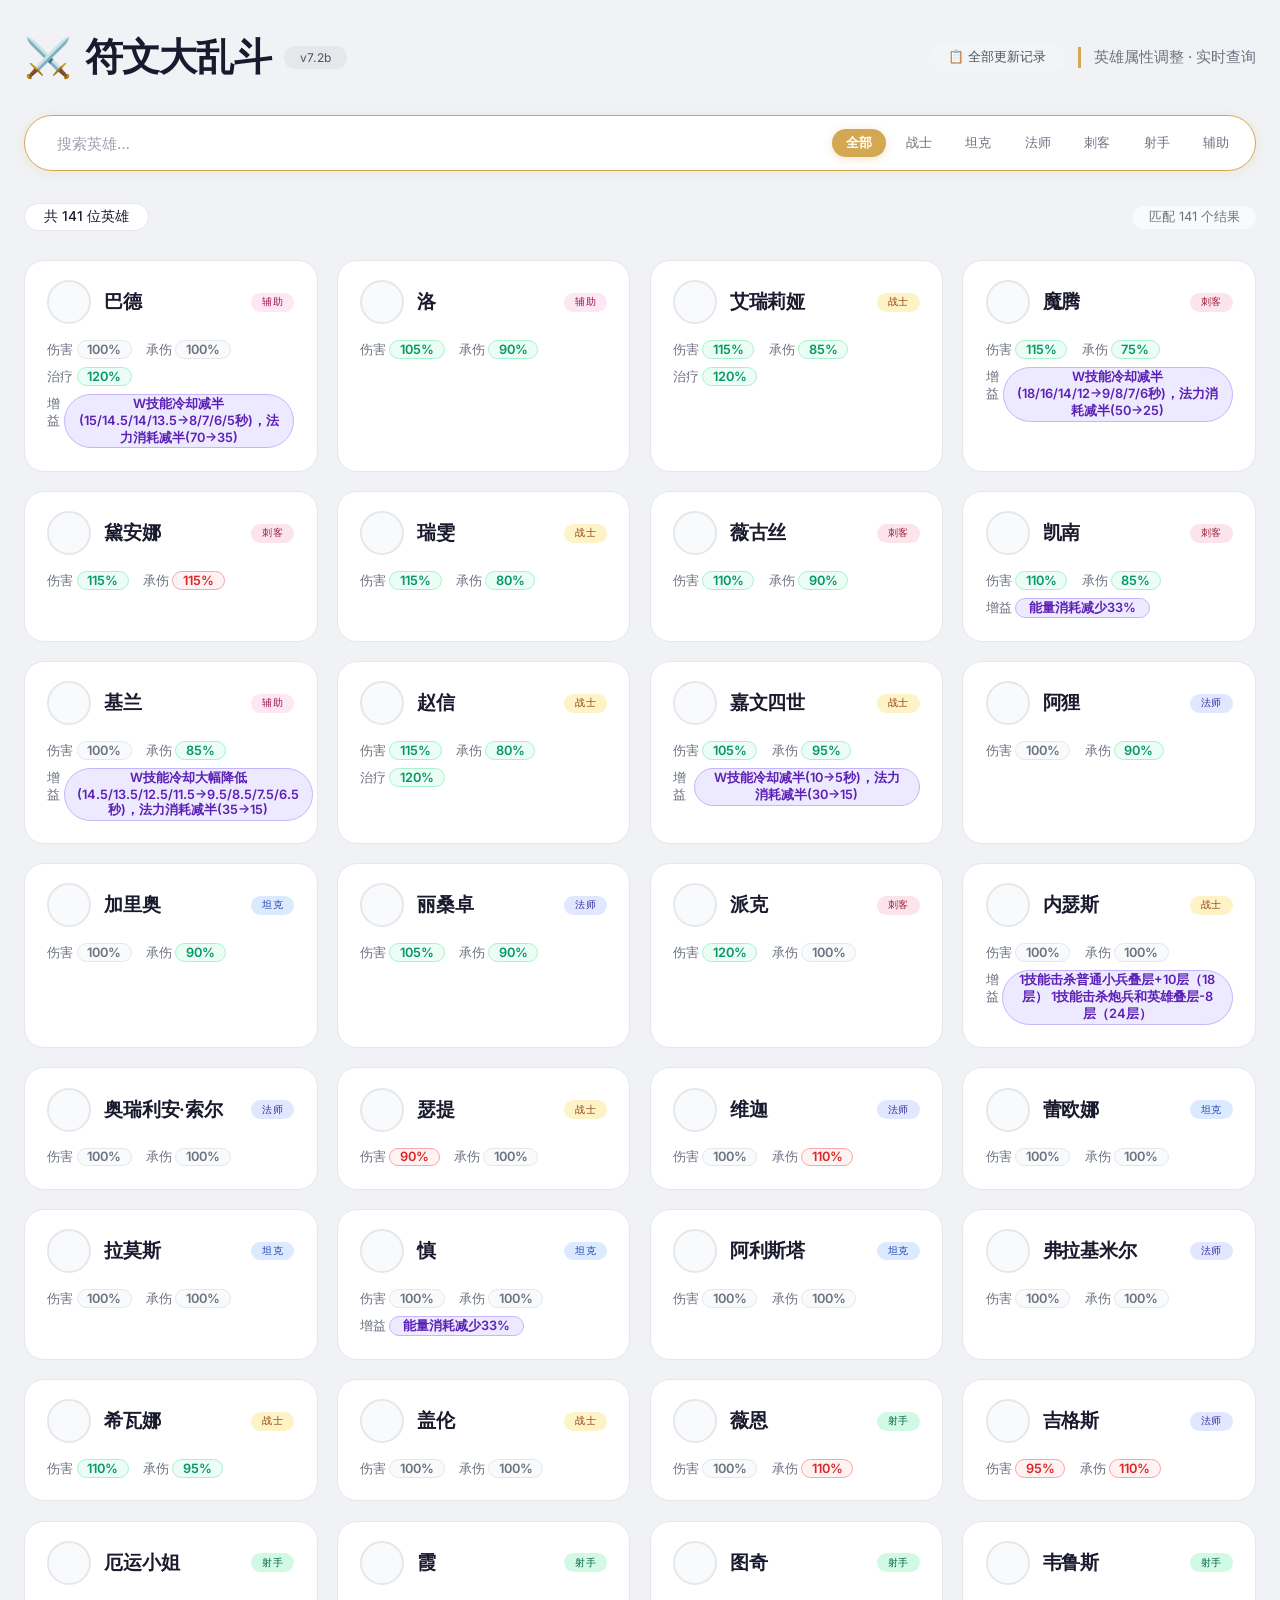
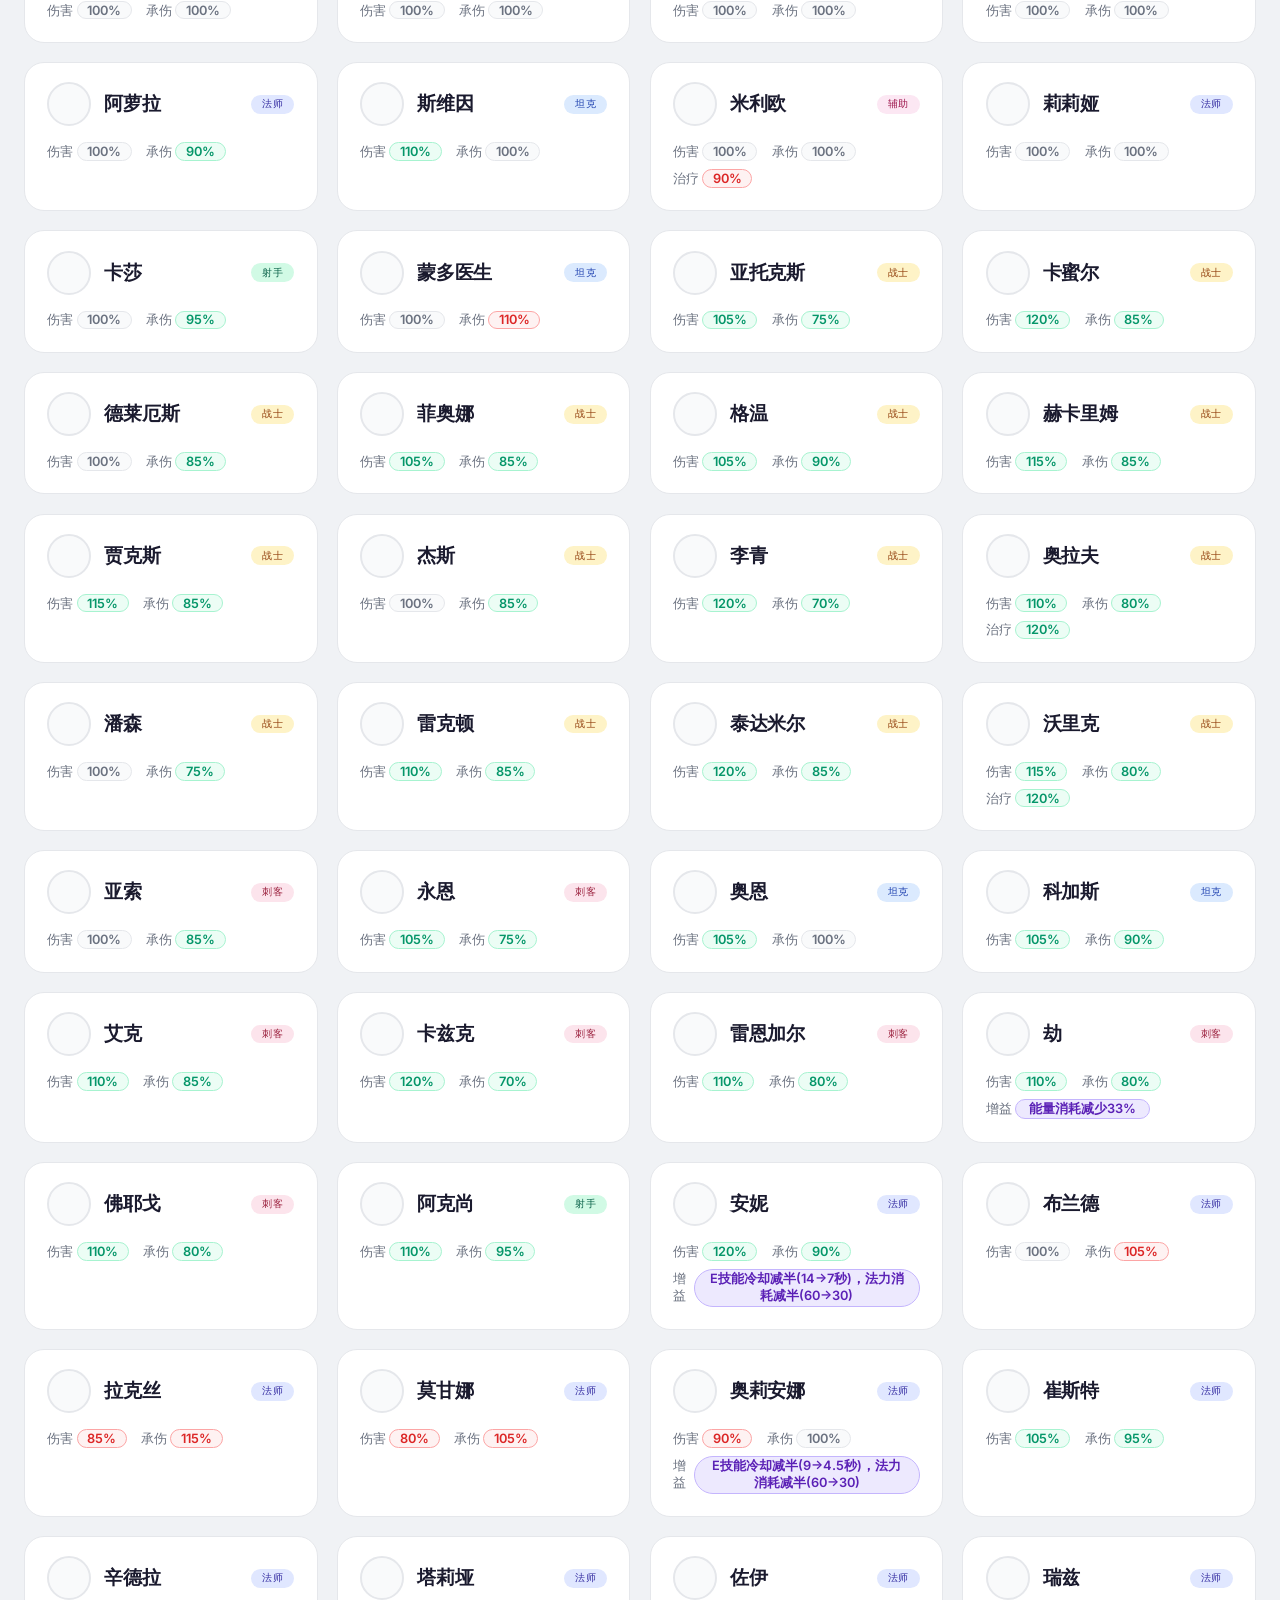
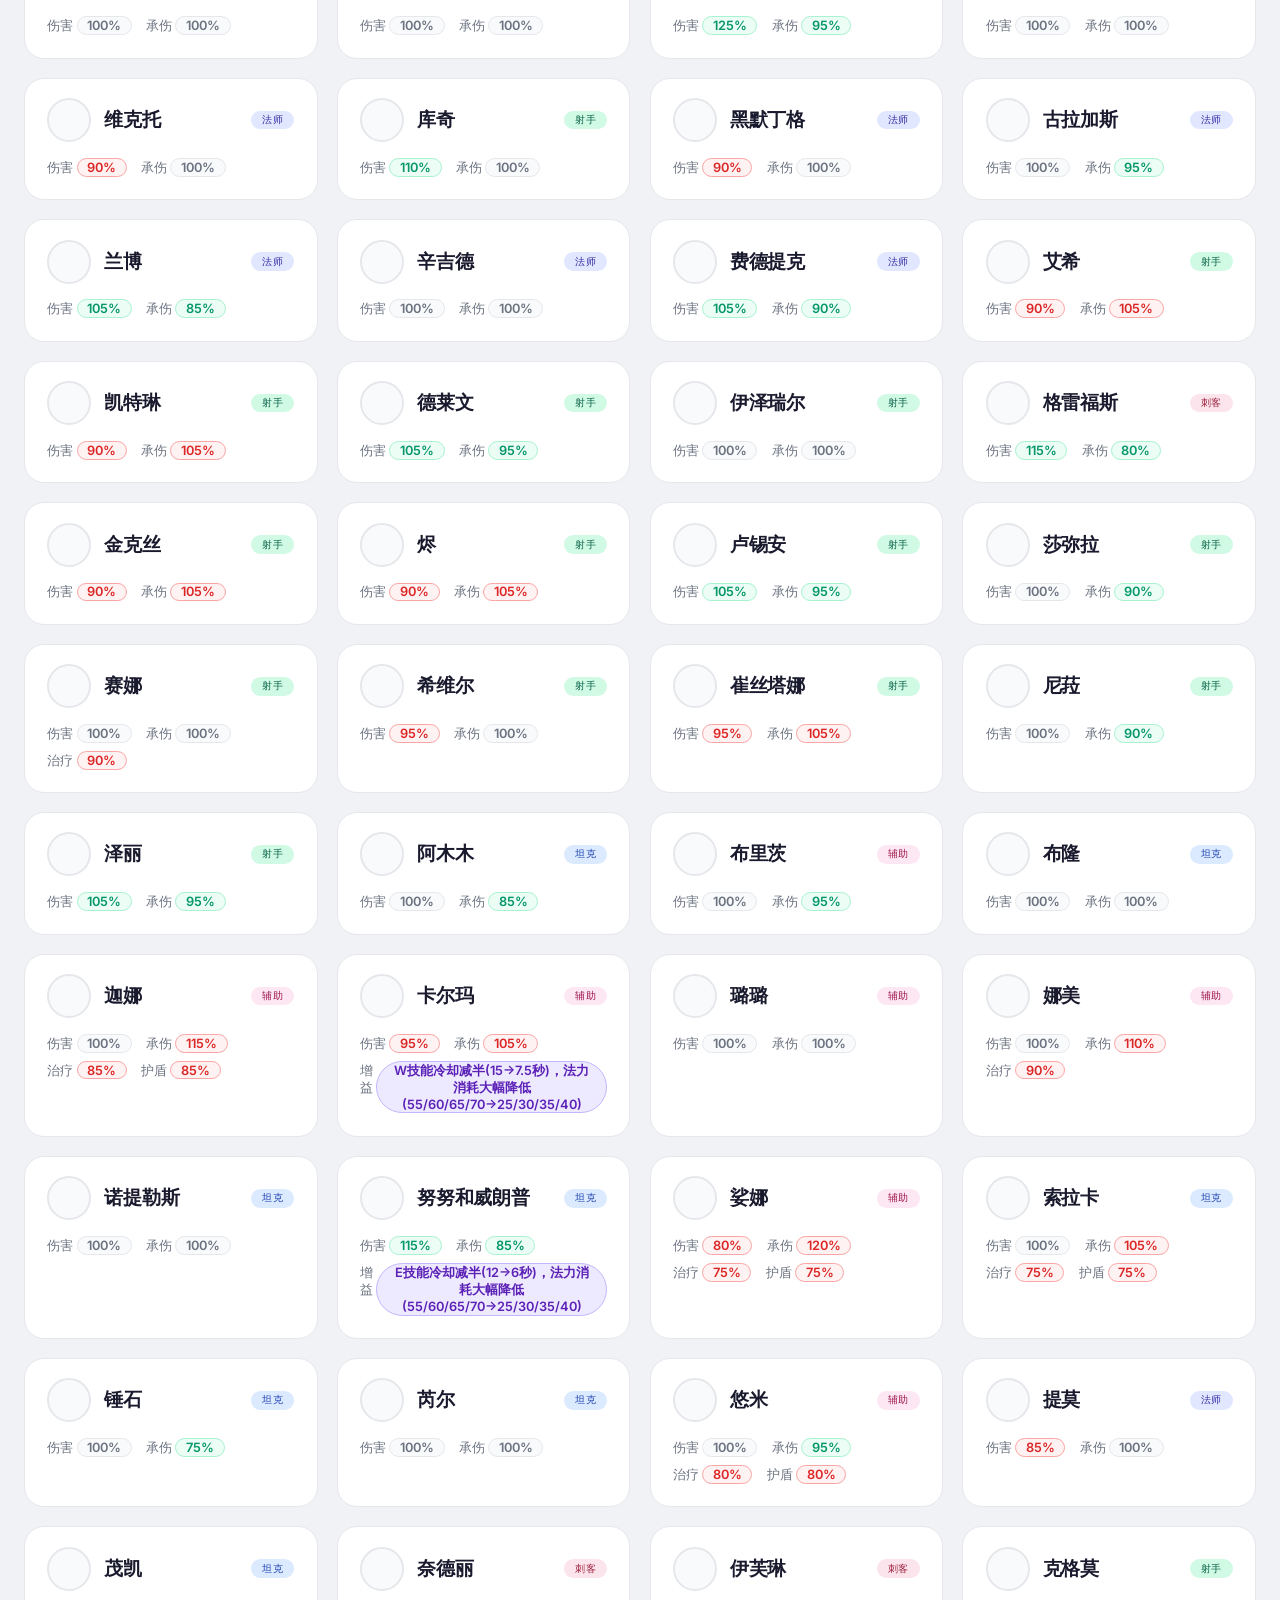
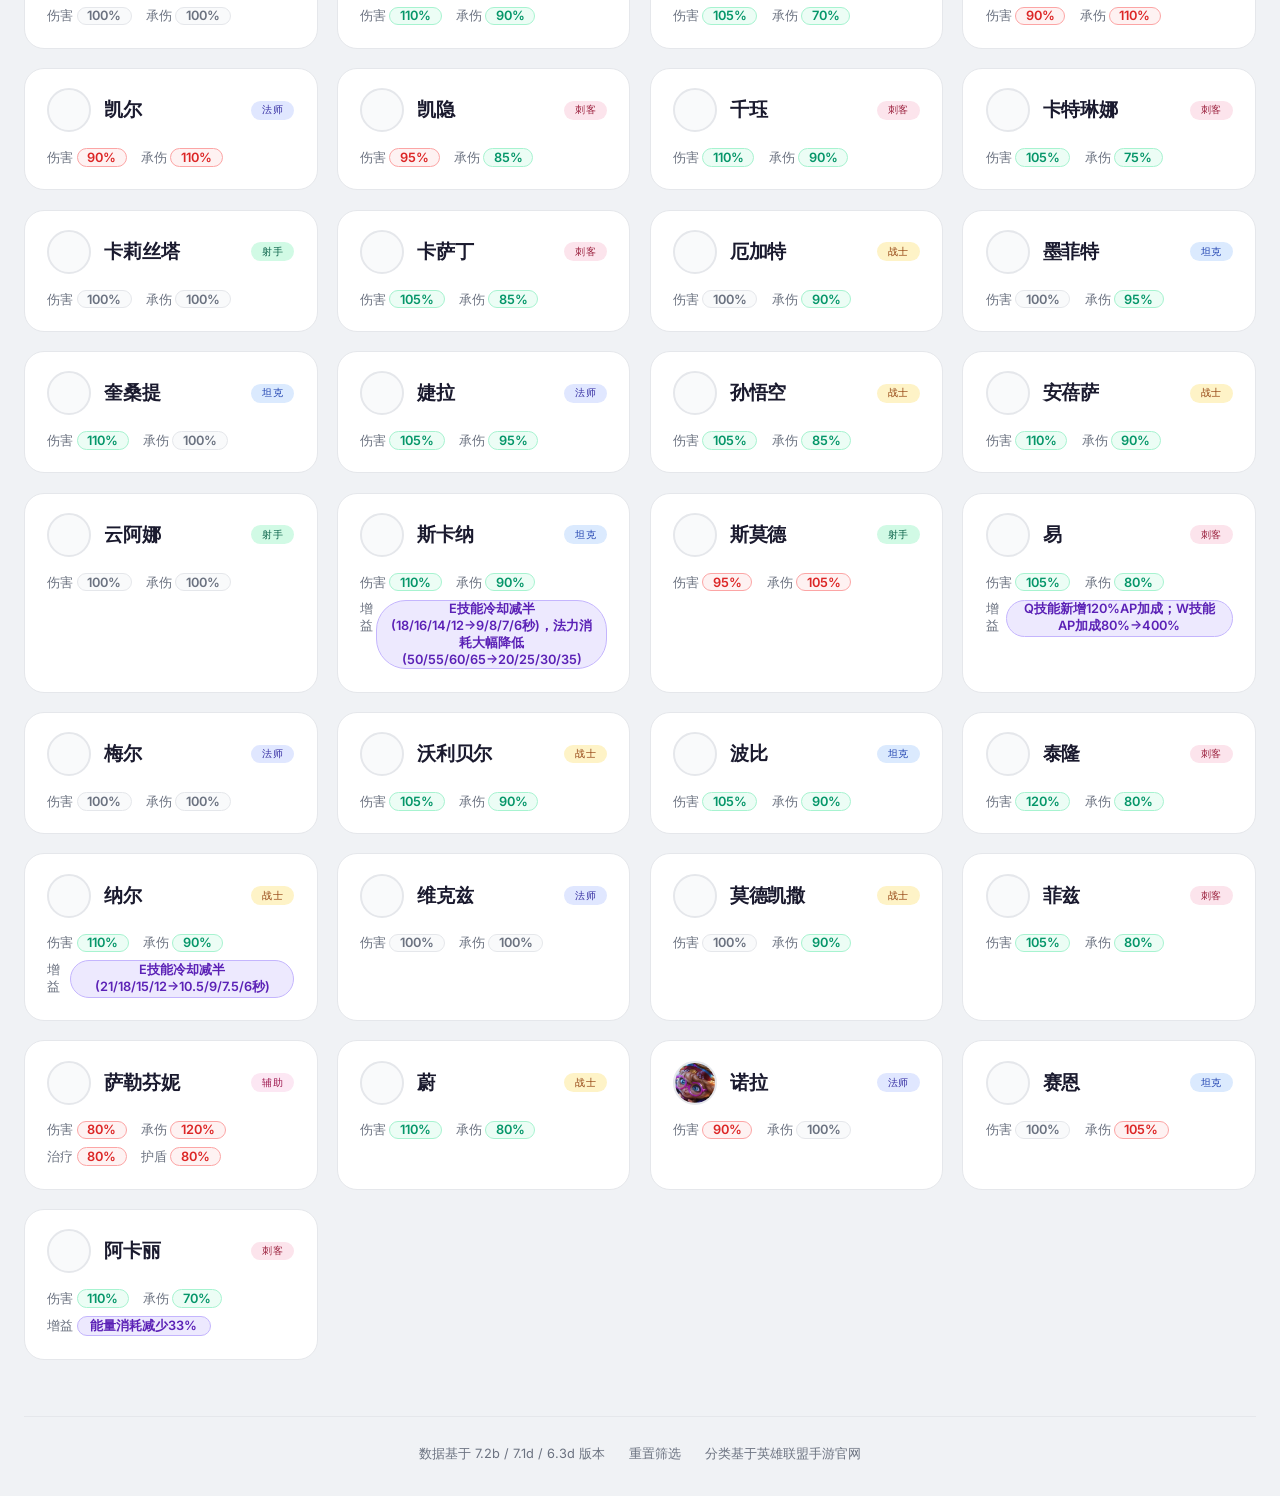
==== commit 3fd40cad: "重构：分离 CSS 和 JS 为独立文件" ====
--- a/index.html
+++ b/index.html
@@ -7,12 +7,12 @@
     <link rel="preconnect" href="https://fonts.googleapis.com">
     <link rel="preconnect" href="https://fonts.gstatic.com" crossorigin>
     <link href="https://fonts.googleapis.com/css2?family=Inter:opsz,wght@14..32,400;14..32,500;14..32,600;14..32,700&display=swap" rel="stylesheet">
-    
+    <link rel="stylesheet" href="style.css">
 </head>
 <body>
 <div class="container">
 
-    <!-- ===== 头部 ===== -->
+    <!-- 头部 -->
     <div class="header">
         <div class="header-left">
             <span class="logo-icon">⚔️</span>
@@ -25,7 +25,7 @@
         </div>
     </div>
 
-    <!-- ===== 筛选栏 ===== -->
+    <!-- 筛选栏 -->
     <div class="filters">
         <div class="search-box">
             <input type="text" id="searchInput" placeholder="搜索英雄…" autofocus>
@@ -42,19 +42,19 @@
         </div>
     </div>
 
-    <!-- ===== 统计 ===== -->
+    <!-- 统计 -->
     <div class="stats">
         <span class="count" id="resultCount">加载中…</span>
         <span class="match-info" id="matchInfo"></span>
     </div>
 
-    <!-- ===== 英雄网格 ===== -->
+    <!-- 英雄网格 -->
     <div id="heroGrid" class="grid"></div>
     <div id="noResult" class="no-result" style="display:none;">
         <span>🕵️</span> 没有找到匹配的英雄
     </div>
 
-    <!-- ===== 页脚 ===== -->
+    <!-- 页脚 -->
     <div class="footer">
         <span>数据基于 7.2b / 7.1d / 6.3d 版本</span>
         <a onclick="resetAll();">重置筛选</a>
@@ -63,7 +63,7 @@
 
 </div>
 
-<!-- ===== 备注弹窗 ===== -->
+<!-- 备注弹窗 -->
 <div class="modal-overlay" id="remarkModal">
     <div class="modal">
         <div class="modal-header">
@@ -76,8 +76,6 @@
     </div>
 </div>
 
-<script>
-   
-</script>
+<script src="script.js"></script>
 </body>
 </html>
--- a/style.css
+++ b/style.css
@@ -0,0 +1,660 @@
+        * {
+            box-sizing: border-box;
+            margin: 0;
+            padding: 0;
+        }
+
+        body {
+            font-family: 'Inter', -apple-system, BlinkMacSystemFont, 'Segoe UI', Roboto, sans-serif;
+            background: #f0f2f5;
+            color: #1a1a2e;
+            min-height: 100vh;
+            padding: 2rem 1.5rem;
+            display: flex;
+            flex-direction: column;
+            align-items: center;
+        }
+
+        .container {
+            max-width: 1280px;
+            width: 100%;
+        }
+
+        /* ===== 头部 ===== */
+        .header {
+            display: flex;
+            align-items: center;
+            justify-content: space-between;
+            flex-wrap: wrap;
+            margin-bottom: 2rem;
+            gap: 1rem;
+        }
+
+        .header-left {
+            display: flex;
+            align-items: center;
+            gap: 0.8rem;
+        }
+
+        .header-right {
+            display: flex;
+            align-items: center;
+            gap: 0.8rem;
+        }
+
+        .logo-icon {
+            font-size: 2.4rem;
+            line-height: 1;
+        }
+
+        h1 {
+            font-weight: 700;
+            font-size: 2.4rem;
+            letter-spacing: -0.02em;
+            color: #1a1a2e;
+            margin: 0;
+        }
+
+        .subtitle {
+            color: #6b7280;
+            font-size: 0.95rem;
+            padding-left: 0.8rem;
+            border-left: 3px solid #d4a853;
+            font-weight: 400;
+        }
+
+        .version-badge {
+            background: #e5e7eb;
+            border-radius: 40px;
+            padding: 0.25rem 1rem;
+            font-size: 0.75rem;
+            color: #4b5563;
+            letter-spacing: 0.3px;
+            white-space: nowrap;
+        }
+
+        .update-log-btn {
+            background: #f3f4f6;
+            border: none;
+            padding: 0.4rem 1.2rem;
+            border-radius: 40px;
+            font-size: 0.8rem;
+            color: #4b5563;
+            cursor: pointer;
+            transition: all 0.2s;
+            font-family: inherit;
+            white-space: nowrap;
+        }
+
+        .update-log-btn:hover {
+            background: #d4a853;
+            color: #ffffff;
+        }
+
+        /* ===== 筛选栏 ===== */
+        .filters {
+            display: flex;
+            flex-wrap: wrap;
+            gap: 1rem;
+            margin-bottom: 2rem;
+            align-items: center;
+            background: #ffffff;
+            border-radius: 60px;
+            padding: 0.5rem 0.5rem 0.5rem 1.2rem;
+            border: 1px solid #e5e7eb;
+            box-shadow: 0 2px 8px rgba(0, 0, 0, 0.06);
+            transition: border-color 0.2s, box-shadow 0.2s;
+        }
+
+        .filters:focus-within {
+            border-color: #d4a853;
+            box-shadow: 0 2px 12px rgba(212, 168, 83, 0.15);
+        }
+
+        .search-box {
+            flex: 2;
+            min-width: 180px;
+            position: relative;
+        }
+
+        .search-box input {
+            width: 100%;
+            padding: 0.6rem 2.4rem 0.6rem 0.8rem;
+            font-size: 0.95rem;
+            border: none;
+            background: transparent;
+            color: #1a1a2e;
+            outline: none;
+            font-family: inherit;
+        }
+
+        .search-box input::placeholder {
+            color: #9ca3af;
+            font-weight: 400;
+        }
+
+        .search-box .clear-btn {
+            position: absolute;
+            right: 8px;
+            top: 50%;
+            transform: translateY(-50%);
+            background: none;
+            border: none;
+            color: #9ca3af;
+            font-size: 1.2rem;
+            cursor: pointer;
+            padding: 4px 6px;
+            display: none;
+            border-radius: 50%;
+            transition: background 0.2s;
+        }
+
+        .search-box .clear-btn.visible {
+            display: block;
+        }
+
+        .search-box .clear-btn:hover {
+            background: #f3f4f6;
+            color: #4b5563;
+        }
+
+        .type-filter {
+            display: flex;
+            gap: 0.3rem;
+            flex-wrap: wrap;
+            padding-right: 0.2rem;
+        }
+
+        .type-filter button {
+            background: transparent;
+            border: none;
+            color: #6b7280;
+            padding: 0.35rem 0.9rem;
+            border-radius: 40px;
+            cursor: pointer;
+            font-size: 0.8rem;
+            font-weight: 500;
+            transition: all 0.2s;
+            white-space: nowrap;
+            font-family: inherit;
+        }
+
+        .type-filter button:hover {
+            color: #1a1a2e;
+            background: #f3f4f6;
+        }
+
+        .type-filter button.active {
+            background: #d4a853;
+            color: #ffffff;
+            font-weight: 600;
+            box-shadow: 0 2px 8px rgba(212, 168, 83, 0.3);
+        }
+
+        /* ===== 统计 ===== */
+        .stats {
+            display: flex;
+            justify-content: space-between;
+            align-items: center;
+            margin-bottom: 1.8rem;
+            font-size: 0.9rem;
+            color: #6b7280;
+            flex-wrap: wrap;
+            gap: 0.5rem;
+        }
+
+        .stats .count {
+            background: #ffffff;
+            padding: 0.25rem 1.2rem;
+            border-radius: 40px;
+            border: 1px solid #e5e7eb;
+            font-weight: 500;
+            font-size: 0.85rem;
+            color: #1a1a2e;
+        }
+
+        .stats .match-info {
+            background: #f9fafb;
+            padding: 0.2rem 1rem;
+            border-radius: 40px;
+            font-size: 0.8rem;
+            color: #6b7280;
+        }
+
+        /* ===== 网格 ===== */
+        .grid {
+            display: grid;
+            grid-template-columns: repeat(auto-fill, minmax(280px, 1fr));
+            gap: 1.2rem;
+        }
+
+        /* ===== 卡片 ===== */
+        .card {
+            background: #ffffff;
+            border-radius: 20px;
+            padding: 1.2rem 1.4rem 1.4rem;
+            border: 1px solid #e5e7eb;
+            transition: transform 0.15s ease, border-color 0.2s, box-shadow 0.2s;
+            display: flex;
+            flex-direction: column;
+            position: relative;
+            overflow: hidden;
+            cursor: pointer;
+        }
+
+        .card::before {
+            content: '';
+            position: absolute;
+            top: 0;
+            left: 0;
+            right: 0;
+            height: 3px;
+            background: linear-gradient(90deg, transparent, #d4a853, transparent);
+            opacity: 0;
+            transition: opacity 0.3s;
+        }
+
+        .card:hover {
+            border-color: #d4a853;
+            transform: translateY(-3px);
+            box-shadow: 0 8px 24px rgba(0, 0, 0, 0.08);
+        }
+
+        .card:hover::before {
+            opacity: 1;
+        }
+
+        .card .hero-header {
+            display: flex;
+            align-items: center;
+            gap: 0.8rem;
+            margin-bottom: 0.8rem;
+        }
+
+        .card .hero-header img {
+            width: 44px;
+            height: 44px;
+            border-radius: 50%;
+            border: 2px solid #e5e7eb;
+            object-fit: cover;
+            background: #f9fafb;
+            flex-shrink: 0;
+            transition: border-color 0.2s;
+        }
+
+        .card:hover .hero-header img {
+            border-color: #d4a853;
+        }
+
+        .card .hero-header .hero-name {
+            font-size: 1.2rem;
+            font-weight: 600;
+            flex: 1;
+            letter-spacing: -0.01em;
+            color: #1a1a2e;
+        }
+
+        .card .hero-header .type-badge {
+            font-size: 0.65rem;
+            background: #f3f4f6;
+            color: #4b5563;
+            padding: 0.15rem 0.7rem;
+            border-radius: 40px;
+            font-weight: 500;
+            letter-spacing: 0.3px;
+            white-space: nowrap;
+            text-transform: uppercase;
+        }
+
+        .card .hero-header .type-badge.type-战士 { background: #fef3c7; color: #92400e; }
+        .card .hero-header .type-badge.type-坦克 { background: #dbeafe; color: #1e40af; }
+        .card .hero-header .type-badge.type-法师 { background: #e0e7ff; color: #3730a3; }
+        .card .hero-header .type-badge.type-刺客 { background: #fce4ec; color: #9a1f3c; }
+        .card .hero-header .type-badge.type-射手 { background: #d1fae5; color: #065f46; }
+        .card .hero-header .type-badge.type-辅助 { background: #fce7f3; color: #9d174d; }
+        .card .hero-header .type-badge.type-其他 { background: #e0e7ff; color: #3730a3; }
+
+        .card .attrs {
+            display: flex;
+            flex-wrap: wrap;
+            gap: 0.5rem 0.9rem;
+            margin-top: 0.2rem;
+        }
+
+        .card .attr-item {
+            display: flex;
+            align-items: baseline;
+            gap: 0.2rem;
+            font-size: 0.85rem;
+        }
+
+        .card .attr-item .label {
+            color: #6b7280;
+            font-weight: 400;
+            font-size: 0.8rem;
+        }
+
+        .card .attr-item .value {
+            font-weight: 600;
+            color: #1a1a2e;
+            background: #f9fafb;
+            padding: 0.05rem 0.6rem;
+            border-radius: 30px;
+            font-size: 0.8rem;
+            border: 1px solid #e5e7eb;
+            min-width: 2.4rem;
+            text-align: center;
+        }
+
+        .card .attr-item .value.other-buff {
+            background: #ede9fe;
+            border-color: #c4b5fd;
+            color: #5b21b6;
+            min-width: auto;
+            padding: 0.05rem 0.8rem;
+        }
+
+        .card .attr-item .value.positive {
+            color: #059669;
+            border-color: #a7f3d0;
+            background: #ecfdf5;
+        }
+        .card .attr-item .value.negative {
+            color: #dc2626;
+            border-color: #fca5a5;
+            background: #fef2f2;
+        }
+        .card .attr-item .value.neutral {
+            color: #6b7280;
+            border-color: #e5e7eb;
+            background: #f9fafb;
+        }
+        .card .attr-item .value.empty {
+            color: #9ca3af;
+            border-color: #f3f4f6;
+            background: transparent;
+        }
+
+        /* ===== 空状态 & 加载 ===== */
+        .no-result {
+            text-align: center;
+            padding: 4rem 0;
+            color: #6b7280;
+            font-size: 1.1rem;
+        }
+
+        .no-result span {
+            display: block;
+            font-size: 2.8rem;
+            margin-bottom: 0.5rem;
+        }
+
+        .loading-tip {
+            text-align: center;
+            padding: 4rem 0;
+            color: #6b7280;
+            font-size: 1rem;
+        }
+
+        .loading-tip .spinner {
+            display: inline-block;
+            width: 32px;
+            height: 32px;
+            border: 3px solid #e5e7eb;
+            border-top-color: #d4a853;
+            border-radius: 50%;
+            animation: spin 0.8s linear infinite;
+            margin-bottom: 1rem;
+        }
+
+        @keyframes spin {
+            to { transform: rotate(360deg); }
+        }
+
+        /* ===== 弹窗 ===== */
+        .modal-overlay {
+            display: none;
+            position: fixed;
+            top: 0;
+            left: 0;
+            width: 100%;
+            height: 100%;
+            background: rgba(0, 0, 0, 0.5);
+            backdrop-filter: blur(4px);
+            z-index: 1000;
+            justify-content: center;
+            align-items: center;
+            padding: 1.5rem;
+        }
+
+        .modal-overlay.active {
+            display: flex;
+        }
+
+        .modal {
+            background: #ffffff;
+            border-radius: 24px;
+            max-width: 820px;
+            width: 100%;
+            max-height: 85vh;
+            overflow: hidden;
+            box-shadow: 0 24px 64px rgba(0, 0, 0, 0.2);
+            display: flex;
+            flex-direction: column;
+            animation: modalFadeIn 0.25s ease;
+        }
+
+        @keyframes modalFadeIn {
+            from { opacity: 0; transform: scale(0.95) translateY(12px); }
+            to { opacity: 1; transform: scale(1) translateY(0); }
+        }
+
+        .modal-header {
+            padding: 1.2rem 1.5rem;
+            border-bottom: 1px solid #e5e7eb;
+            display: flex;
+            justify-content: space-between;
+            align-items: center;
+            flex-shrink: 0;
+        }
+
+        .modal-header h2 {
+            font-size: 1.2rem;
+            font-weight: 600;
+            color: #1a1a2e;
+            margin: 0;
+        }
+
+        .modal-header .modal-close {
+            background: #f3f4f6;
+            border: none;
+            width: 32px;
+            height: 32px;
+            border-radius: 50%;
+            font-size: 1.2rem;
+            cursor: pointer;
+            display: flex;
+            align-items: center;
+            justify-content: center;
+            color: #6b7280;
+            transition: all 0.2s;
+            font-family: inherit;
+        }
+
+        .modal-header .modal-close:hover {
+            background: #e5e7eb;
+            color: #1a1a2e;
+        }
+
+        .modal-body {
+            padding: 1.2rem 1.5rem 1.5rem;
+            overflow-y: auto;
+            flex: 1;
+        }
+
+        /* ===== 弹窗 - 单个英雄备注 ===== */
+        .remark-item {
+            padding: 0.7rem 0;
+            border-bottom: 1px solid #f3f4f6;
+            display: flex;
+            gap: 0.8rem;
+            align-items: flex-start;
+        }
+
+        .remark-item:last-child {
+            border-bottom: none;
+        }
+
+        .remark-version {
+            font-weight: 600;
+            font-size: 0.75rem;
+            color: #d4a853;
+            background: #fefce8;
+            padding: 0.05rem 0.5rem;
+            border-radius: 4px;
+            white-space: nowrap;
+            flex-shrink: 0;
+            margin-top: 0.05rem;
+        }
+
+        .remark-content {
+            font-size: 0.9rem;
+            color: #374151;
+            line-height: 1.5;
+        }
+
+        .remark-empty {
+            color: #9ca3af;
+            font-size: 0.9rem;
+            padding: 1rem 0;
+            text-align: center;
+        }
+
+        /* ===== 弹窗 - 全部更新记录（按英雄分组） ===== */
+        .hero-remark-group {
+            display: flex;
+            align-items: flex-start;
+            gap: 1rem;
+            padding: 1rem 0;
+            border-bottom: 1px solid #f3f4f6;
+        }
+
+        .hero-remark-group:last-child {
+            border-bottom: none;
+        }
+
+        .hero-remark-group .group-avatar {
+            width: 48px;
+            height: 48px;
+            border-radius: 50%;
+            border: 2px solid #e5e7eb;
+            object-fit: cover;
+            flex-shrink: 0;
+            background: #f9fafb;
+        }
+
+        .hero-remark-group .group-info {
+            flex: 1;
+            min-width: 0;
+        }
+
+        .hero-remark-group .group-name {
+            font-weight: 600;
+            font-size: 1rem;
+            color: #1a1a2e;
+            margin-bottom: 0.3rem;
+        }
+
+        .hero-remark-group .group-remarks {
+            display: flex;
+            flex-direction: column;
+            gap: 0.3rem;
+        }
+
+        .hero-remark-group .group-remarks .remark-line {
+            display: flex;
+            align-items: baseline;
+            gap: 0.5rem;
+            font-size: 0.85rem;
+            color: #374151;
+            padding: 0.1rem 0;
+        }
+
+        .hero-remark-group .group-remarks .remark-line .rv {
+            font-weight: 600;
+            font-size: 0.75rem;
+            color: #d4a853;
+            background: #fefce8;
+            padding: 0.05rem 0.5rem;
+            border-radius: 4px;
+            white-space: nowrap;
+            flex-shrink: 0;
+        }
+
+        .hero-remark-group .group-remarks .remark-line .rc {
+            word-break: break-word;
+        }
+
+        .hero-remark-group .group-remarks .no-remark {
+            color: #9ca3af;
+            font-size: 0.85rem;
+        }
+
+        /* ===== 页脚 ===== */
+        .footer {
+            margin-top: 3.5rem;
+            font-size: 0.8rem;
+            color: #6b7280;
+            text-align: center;
+            border-top: 1px solid #e5e7eb;
+            padding-top: 1.8rem;
+            width: 100%;
+            display: flex;
+            justify-content: center;
+            gap: 1.5rem;
+            flex-wrap: wrap;
+        }
+
+        .footer a {
+            color: #6b7280;
+            text-decoration: none;
+            transition: color 0.2s;
+            border-bottom: 1px dotted transparent;
+            cursor: pointer;
+        }
+
+        .footer a:hover {
+            color: #d4a853;
+            border-bottom-color: #d4a853;
+        }
+
+        /* ===== 响应式 ===== */
+        @media (max-width: 768px) {
+            body { padding: 1.2rem 0.8rem; }
+            .filters {
+                border-radius: 30px;
+                padding: 0.4rem 0.4rem 0.4rem 1rem;
+                flex-wrap: wrap;
+                gap: 0.5rem;
+            }
+            .search-box { min-width: 140px; }
+            .type-filter button { font-size: 0.75rem; padding: 0.25rem 0.6rem; }
+            .grid { grid-template-columns: 1fr; }
+            .card .hero-header img { width: 38px; height: 38px; }
+            .header-left h1 { font-size: 1.8rem; }
+            .logo-icon { font-size: 1.8rem; }
+            .header-right .subtitle { display: none; }
+            .update-log-btn { font-size: 0.7rem; padding: 0.3rem 0.8rem; }
+            .hero-remark-group { flex-direction: column; align-items: center; text-align: center; gap: 0.5rem; }
+            .hero-remark-group .group-remarks .remark-line { flex-wrap: wrap; justify-content: center; }
+        }
+
+        @media (max-width: 480px) {
+            .filters { padding: 0.3rem 0.3rem 0.3rem 0.8rem; }
+            .search-box input { font-size: 0.85rem; padding: 0.4rem 1.8rem 0.4rem 0.4rem; }
+            .type-filter button { font-size: 0.7rem; padding: 0.2rem 0.5rem; }
+            .card { padding: 0.9rem 1rem; }
+            .stats { font-size: 0.8rem; }
+            .modal { max-width: 100%; max-height: 90vh; border-radius: 16px; }
+            .modal-header h2 { font-size: 1rem; }
+        }
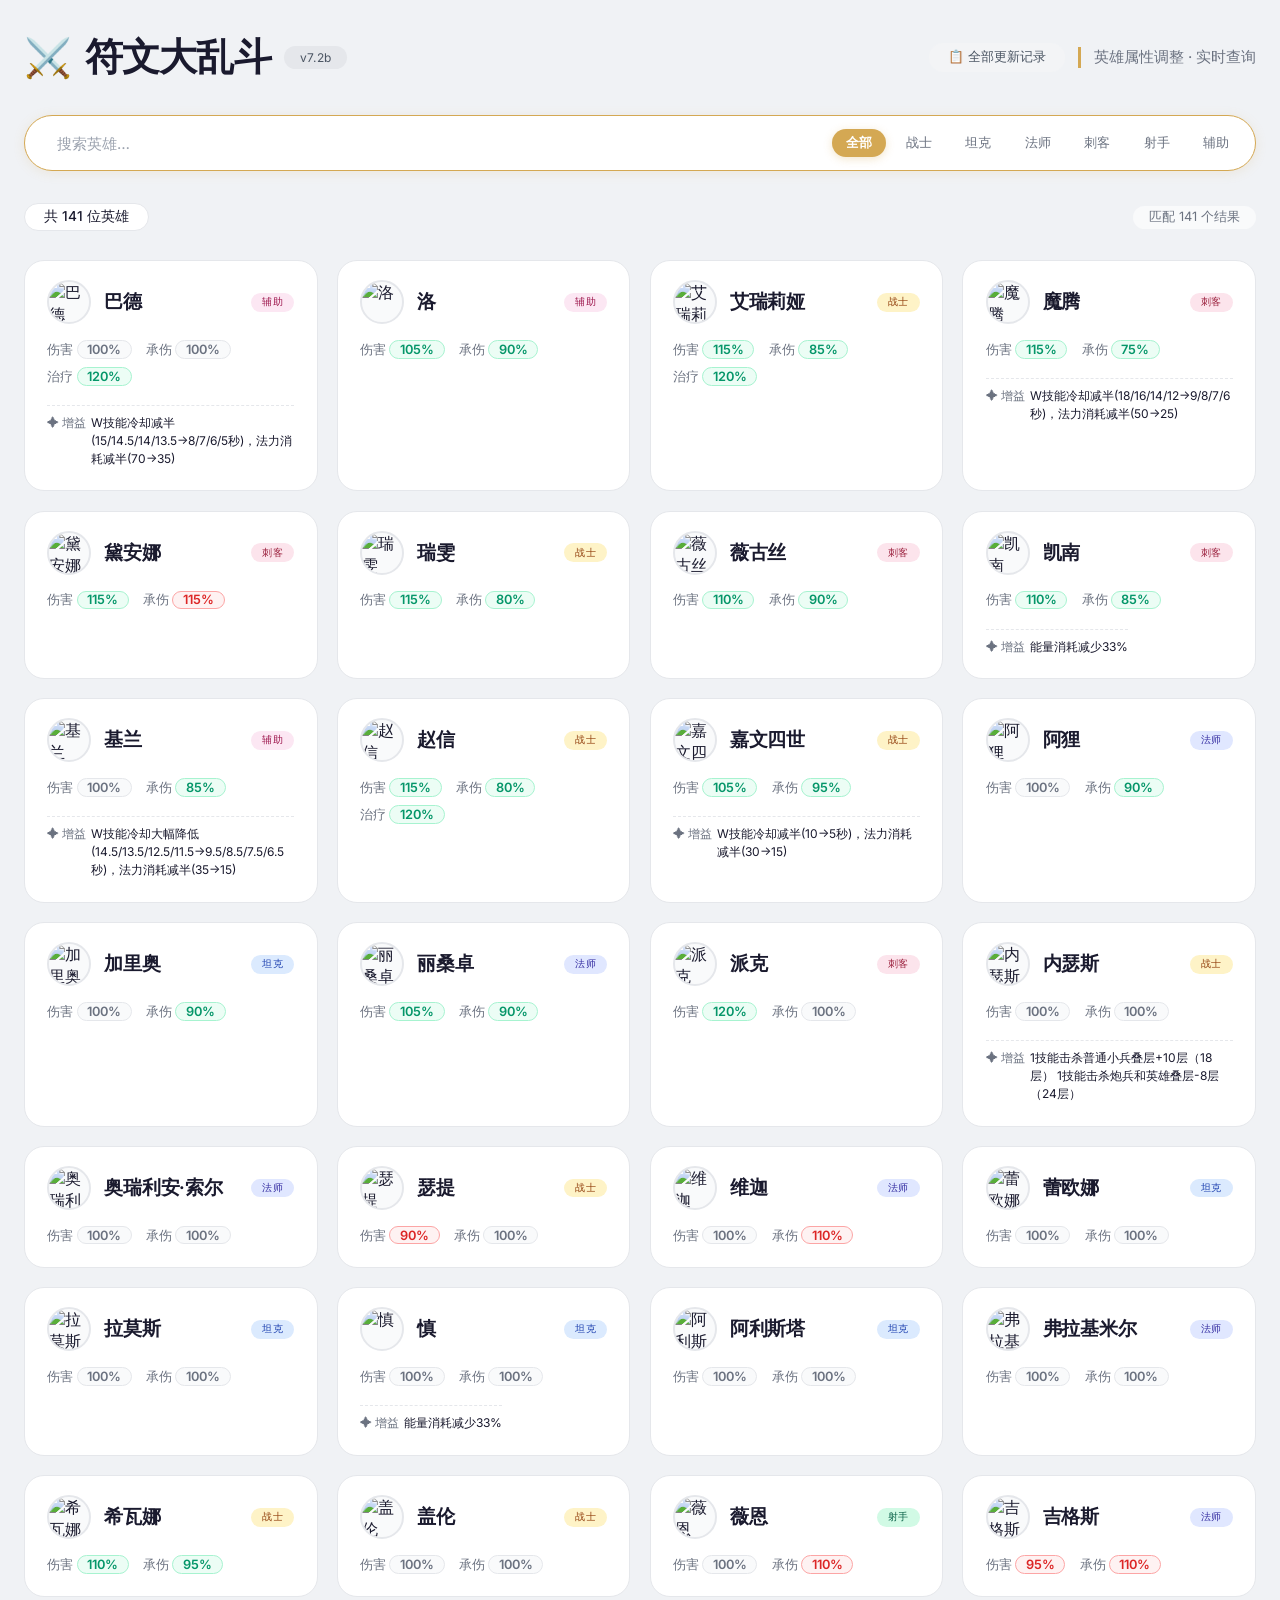
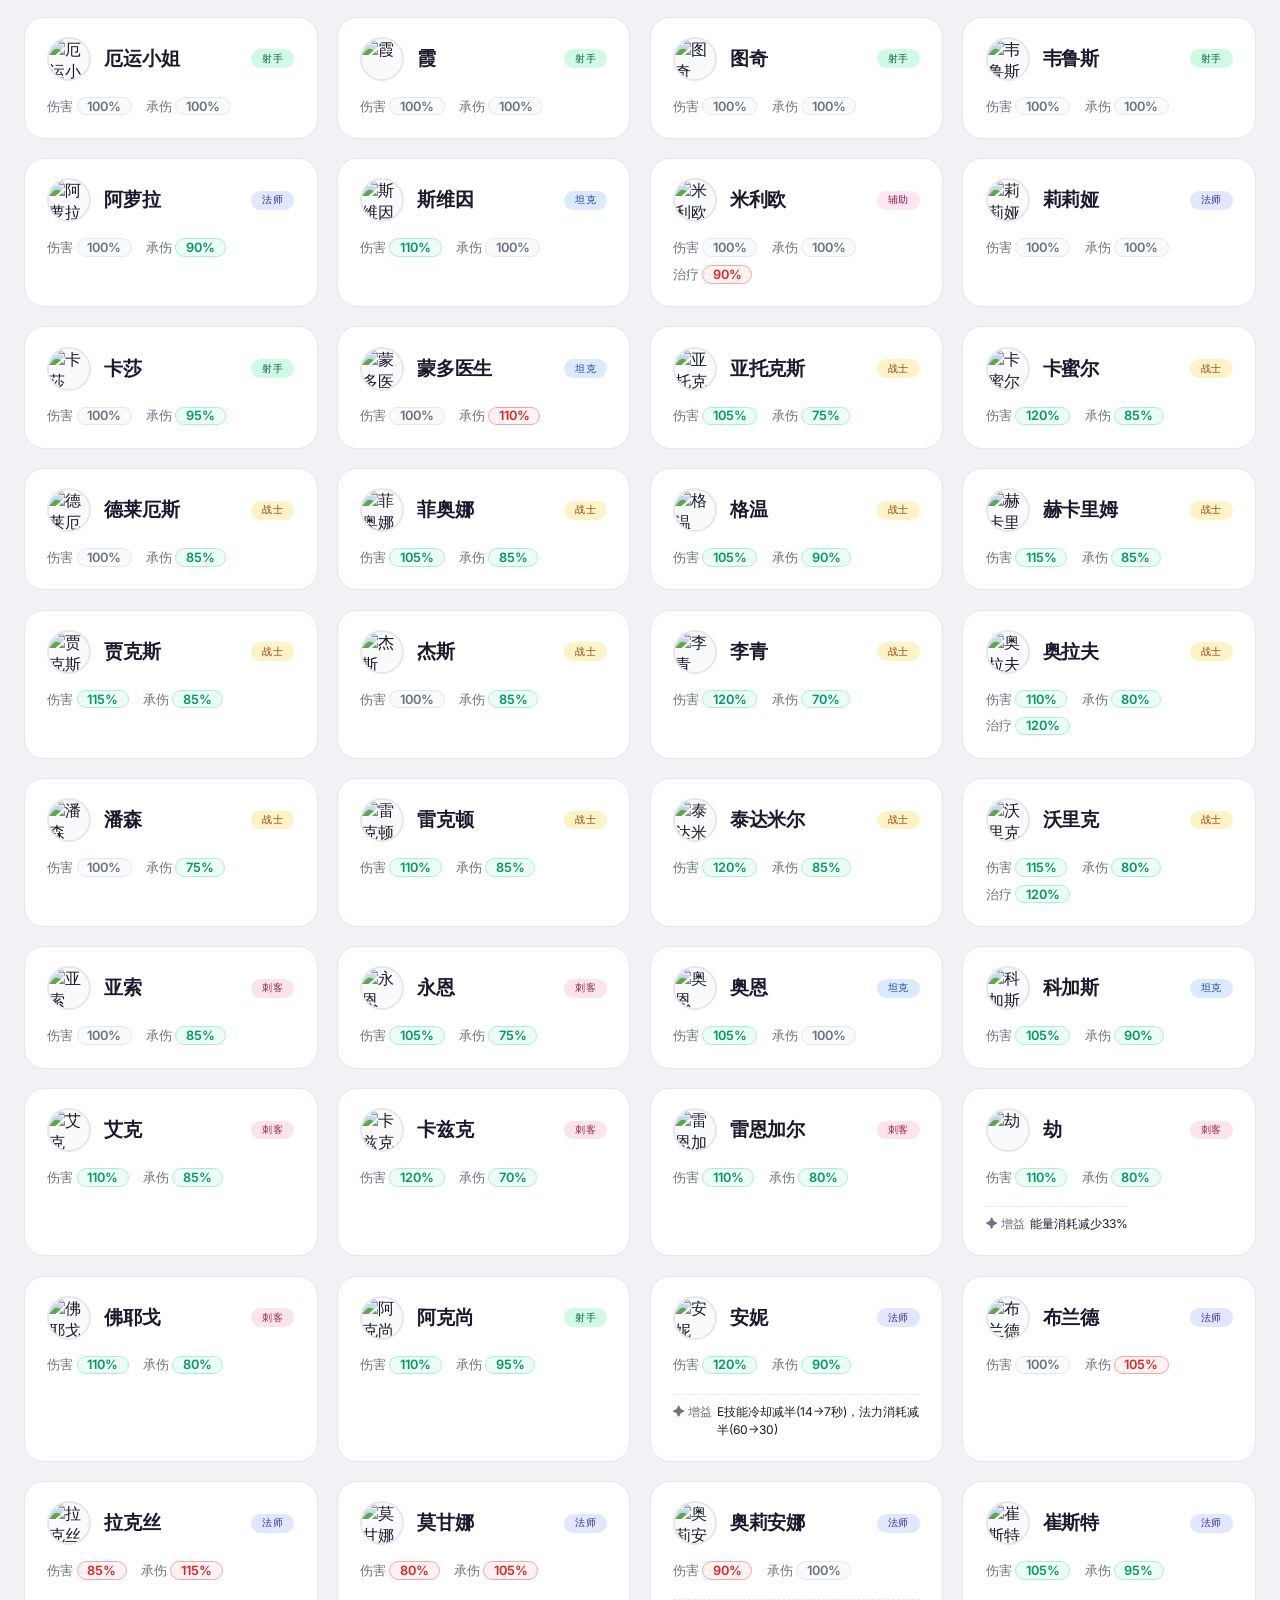
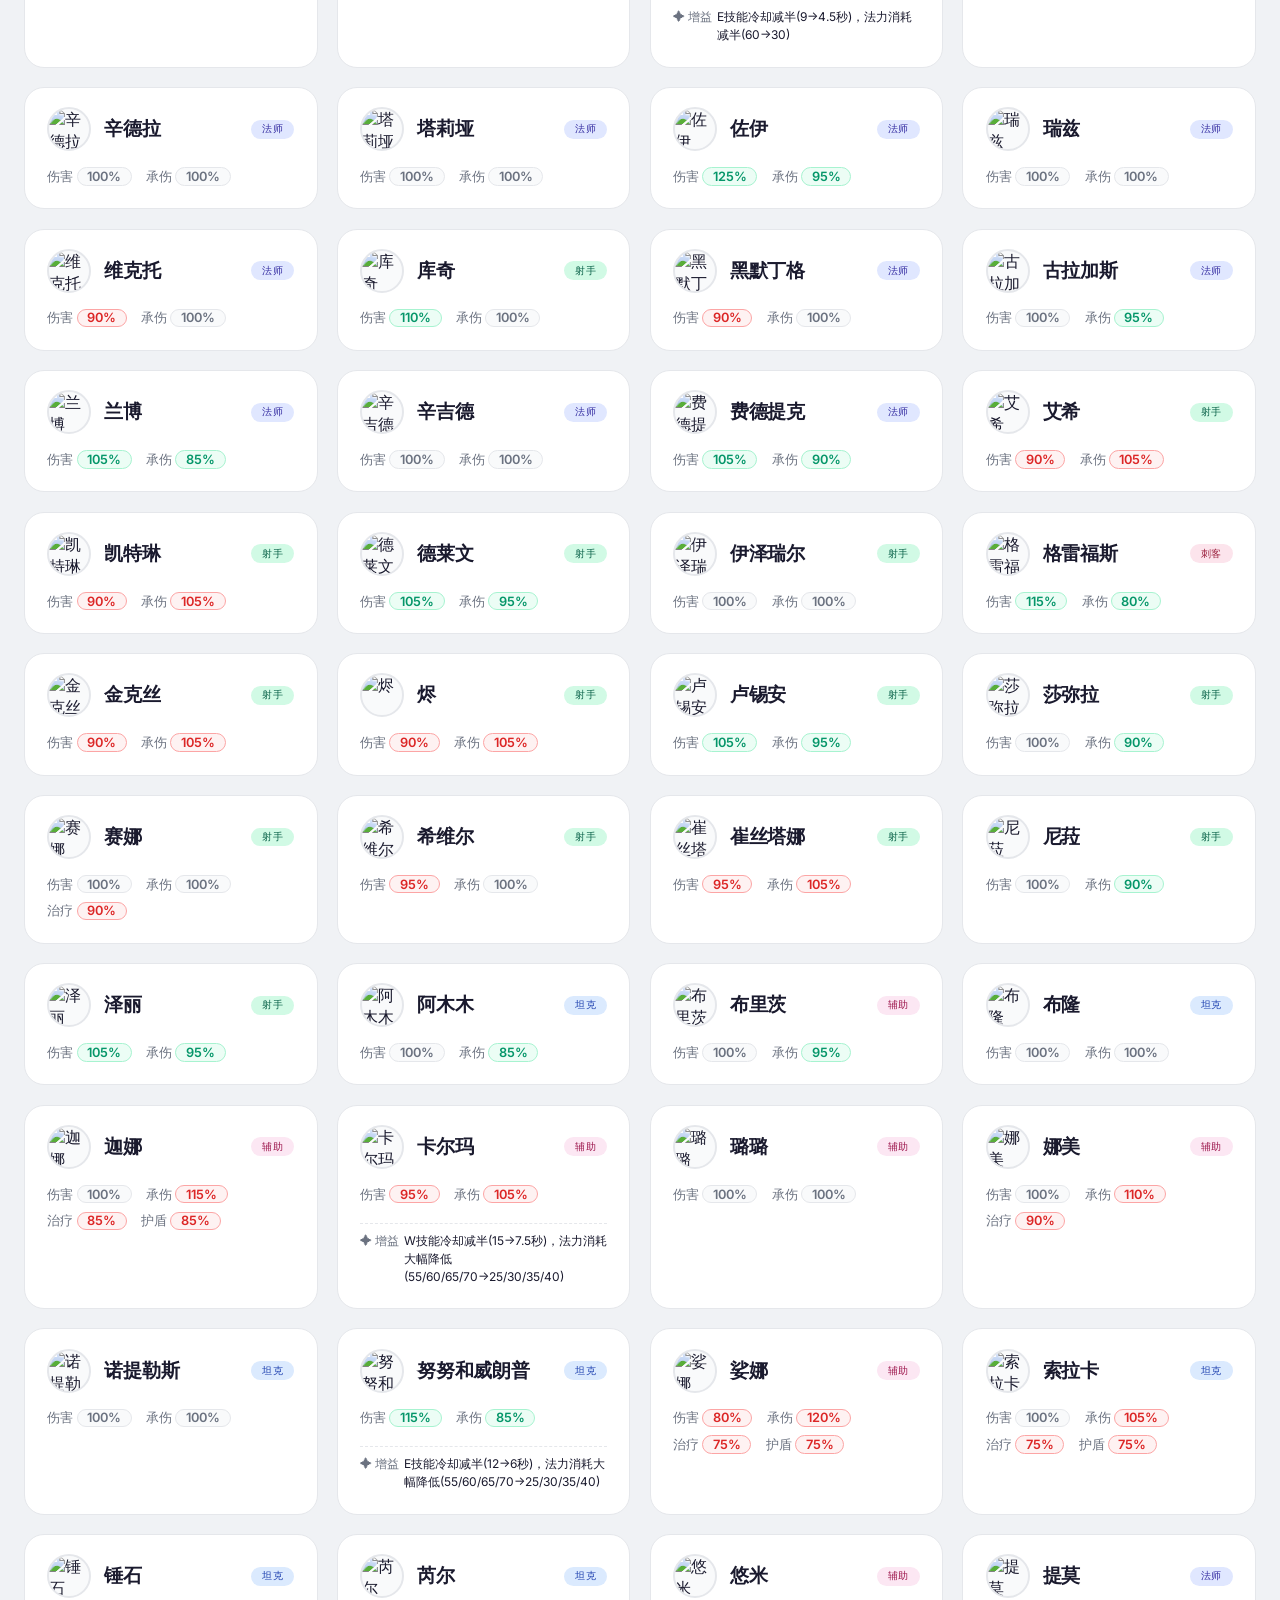
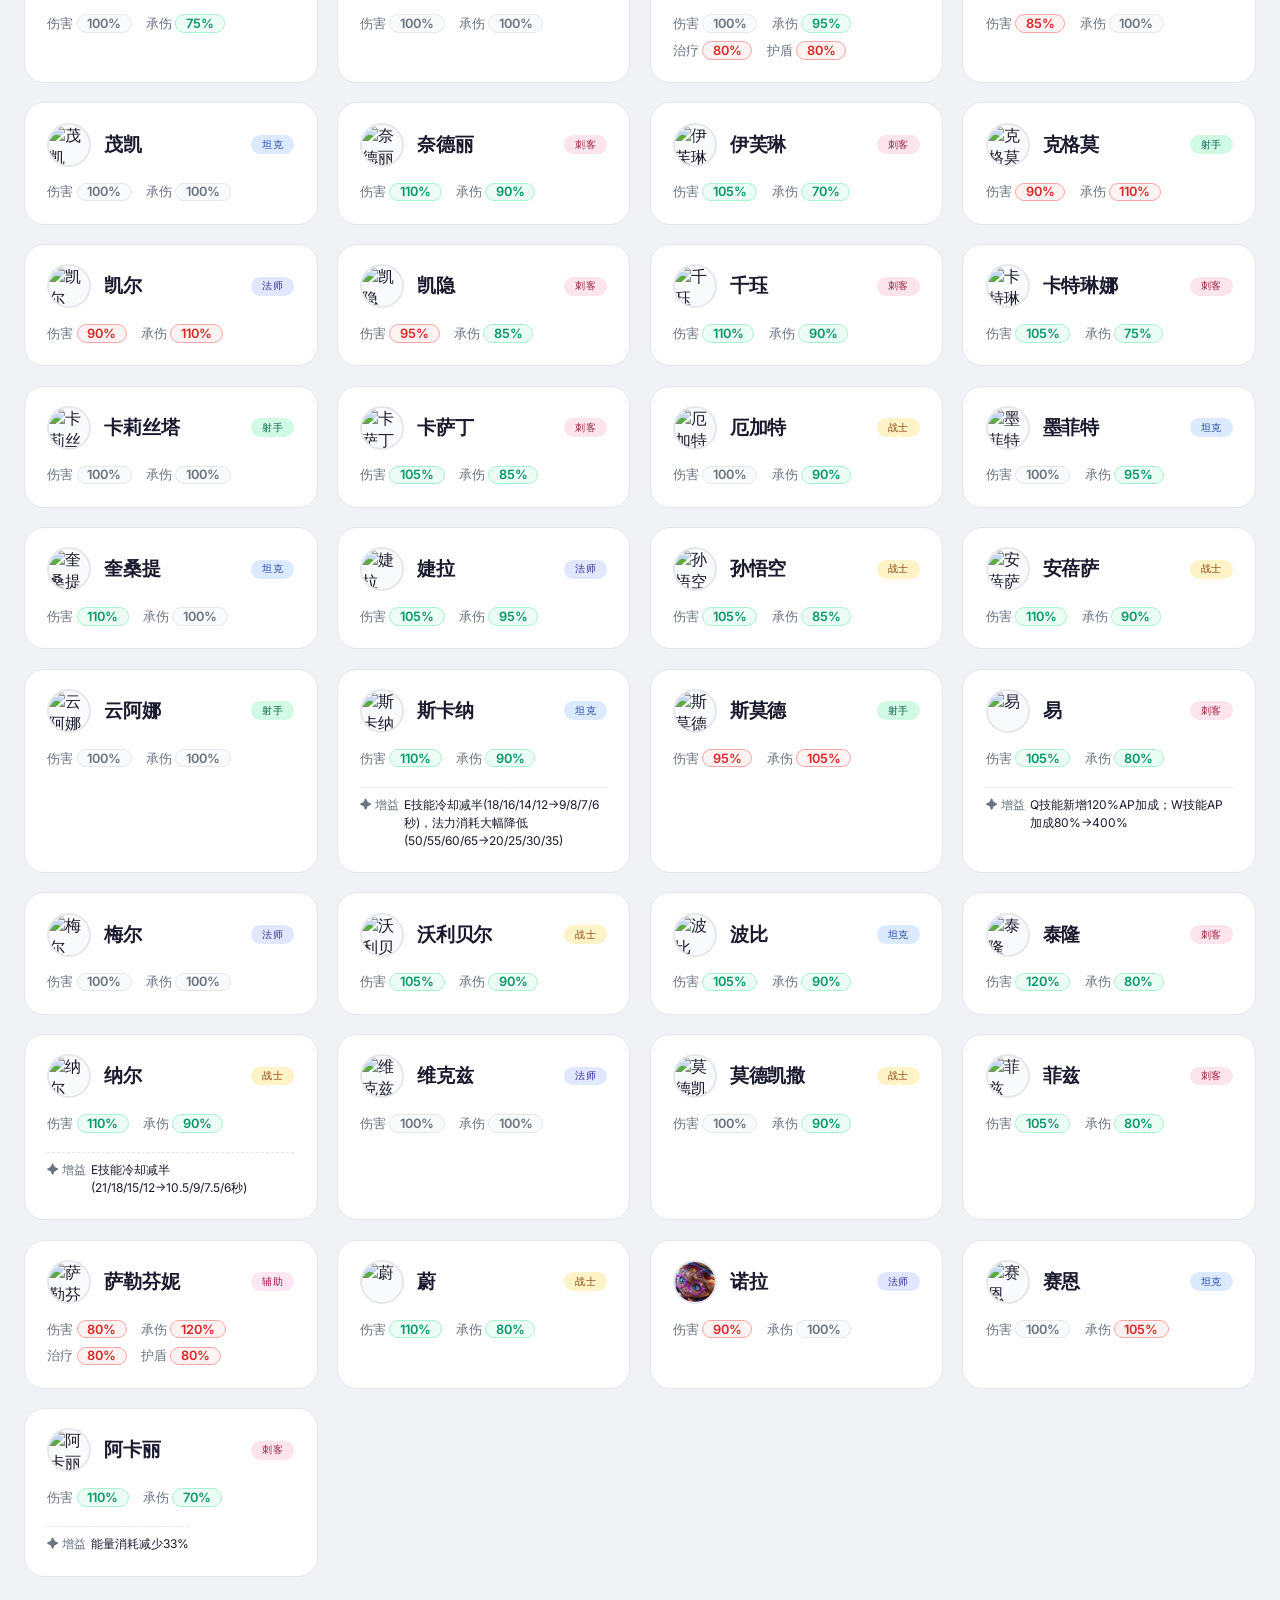
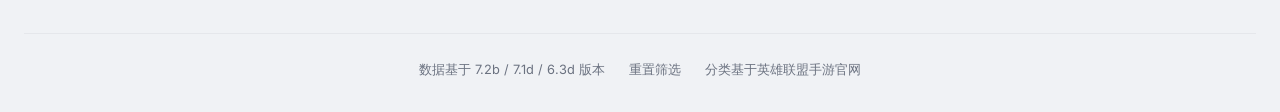
==== commit 4630523b: "优化其他增益UI：独立行显示，更清爽" ====
--- a/index.html
+++ b/index.html
@@ -4,6 +4,11 @@
     <meta charset="UTF-8">
     <meta name="viewport" content="width=device-width, initial-scale=1.0">
     <title>符文大乱斗 · 英雄属性查询</title>
+	    <!-- 2. 网页描述：会显示在搜索结果标题下方，吸引用户点击 -->
+	    <meta name="description" content="英雄联盟手游符文大乱斗模式英雄Buff：伤害、承伤、治疗、护盾调整一览。">
+
+	    <!-- 3. 关键词：虽然重要性下降，但写上无妨 -->
+	    <meta name="keywords" content="符文大乱斗, LOL手游, 英雄联盟手游, Buff查询, 伤害调整">
     <link rel="preconnect" href="https://fonts.googleapis.com">
     <link rel="preconnect" href="https://fonts.gstatic.com" crossorigin>
     <link href="https://fonts.googleapis.com/css2?family=Inter:opsz,wght@14..32,400;14..32,500;14..32,600;14..32,700&display=swap" rel="stylesheet">
--- a/style.css
+++ b/style.css
@@ -346,13 +346,29 @@
             text-align: center;
         }
 
-        .card .attr-item .value.other-buff {
-            background: #ede9fe;
-            border-color: #c4b5fd;
-            color: #5b21b6;
-            min-width: auto;
-            padding: 0.05rem 0.8rem;
-        }
+/* 其他增益 - 独立行显示 */
+.card .other-buff {
+    margin-top: 0.7rem;
+    padding-top: 0.5rem;
+    border-top: 1px dashed #e5e7eb;
+    font-size: 0.75rem;
+    color: #4b5563;
+    line-height: 1.5;
+    display: flex;
+    gap: 0.3rem;
+}
+
+.card .other-buff .buff-label {
+    font-weight: 500;
+    color: #6b7280;
+    white-space: nowrap;
+    flex-shrink: 0;
+}
+
+.card .other-buff .buff-desc {
+    color: #1a1a2e;
+    word-break: break-word;
+}
 
         .card .attr-item .value.positive {
             color: #059669;
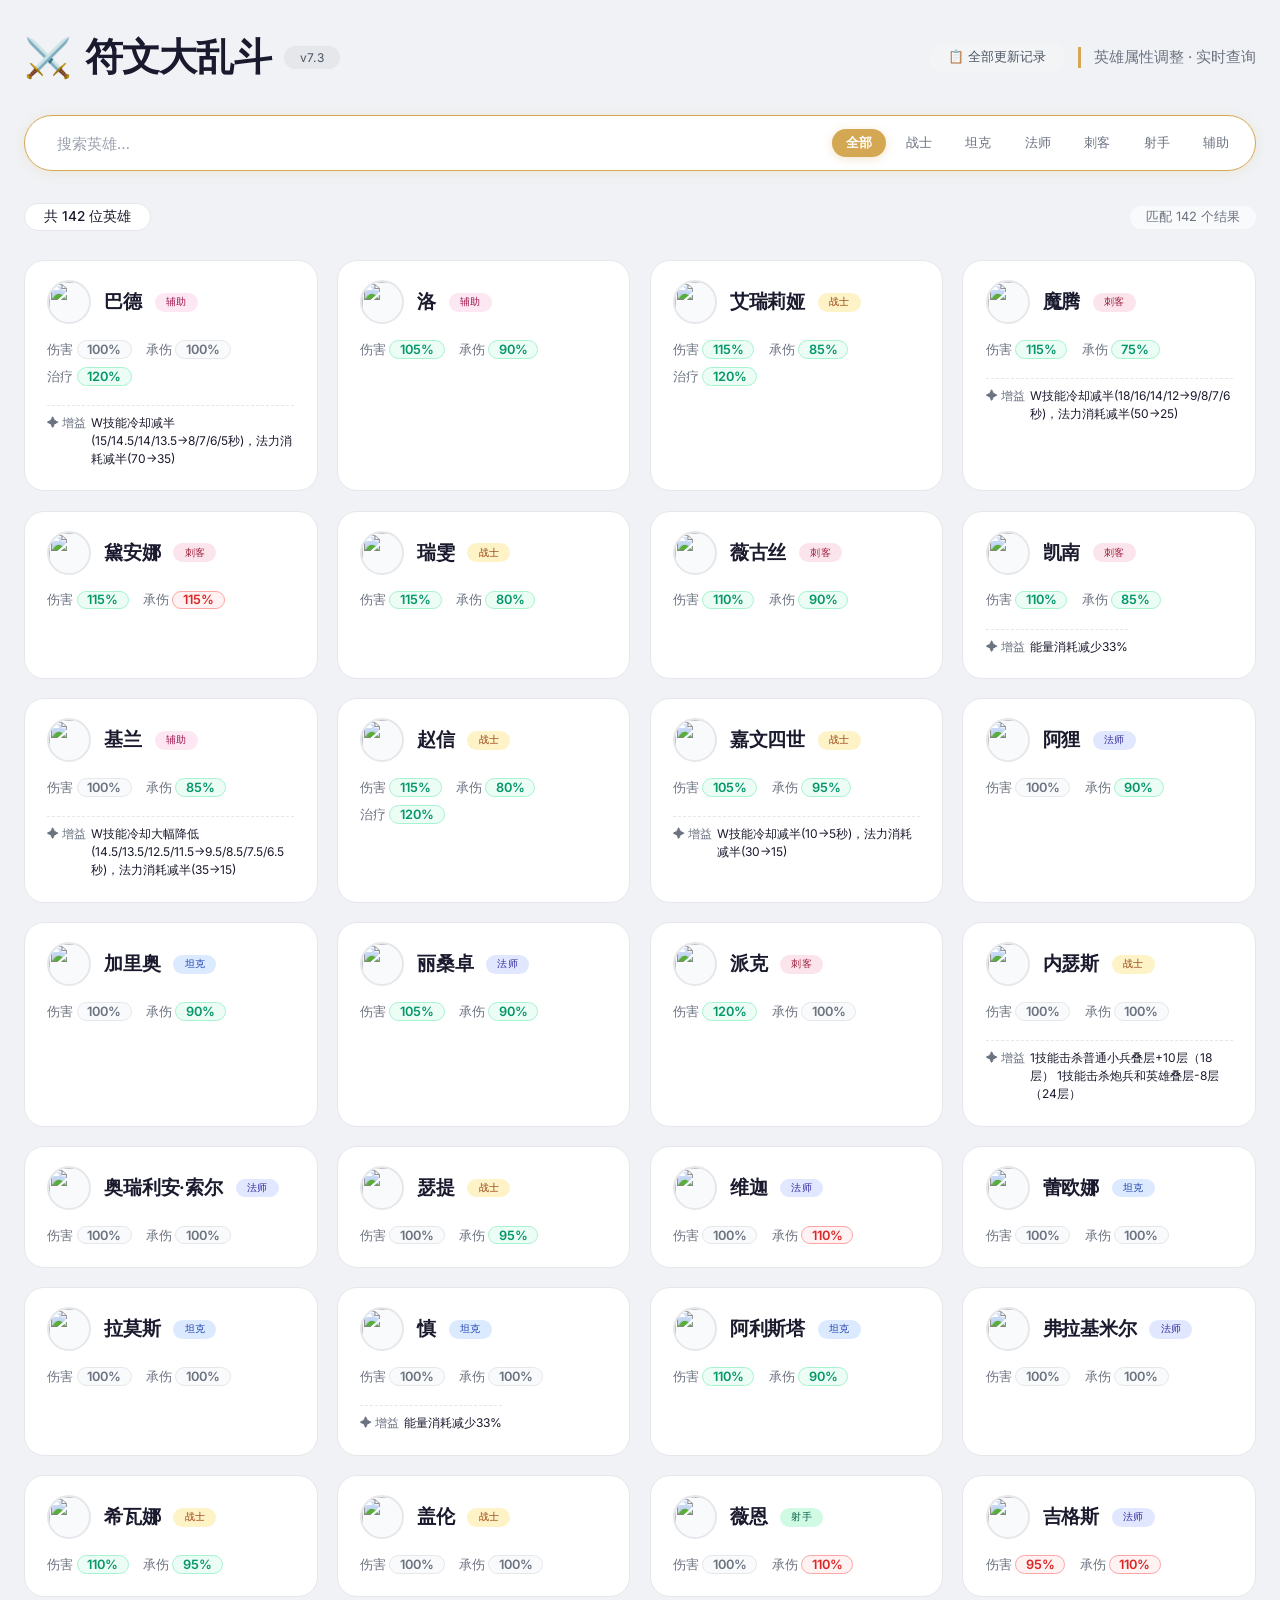
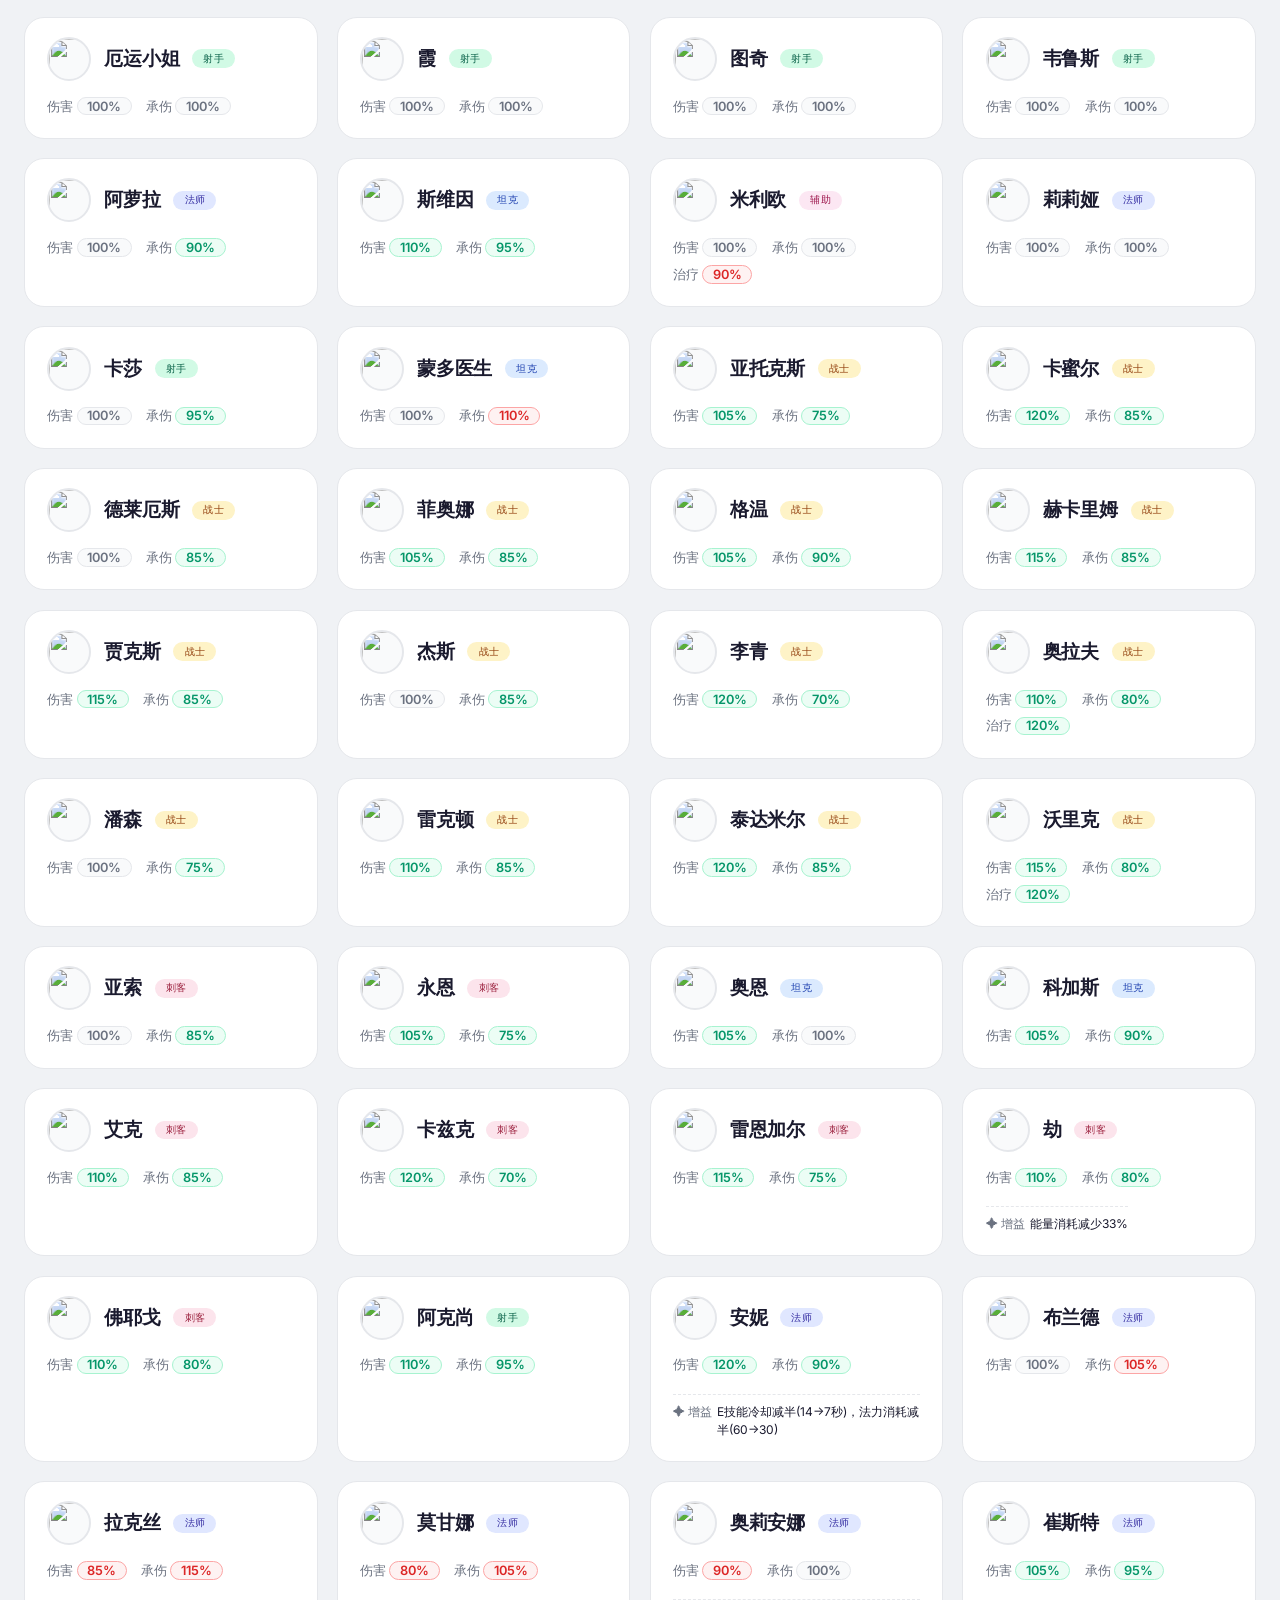
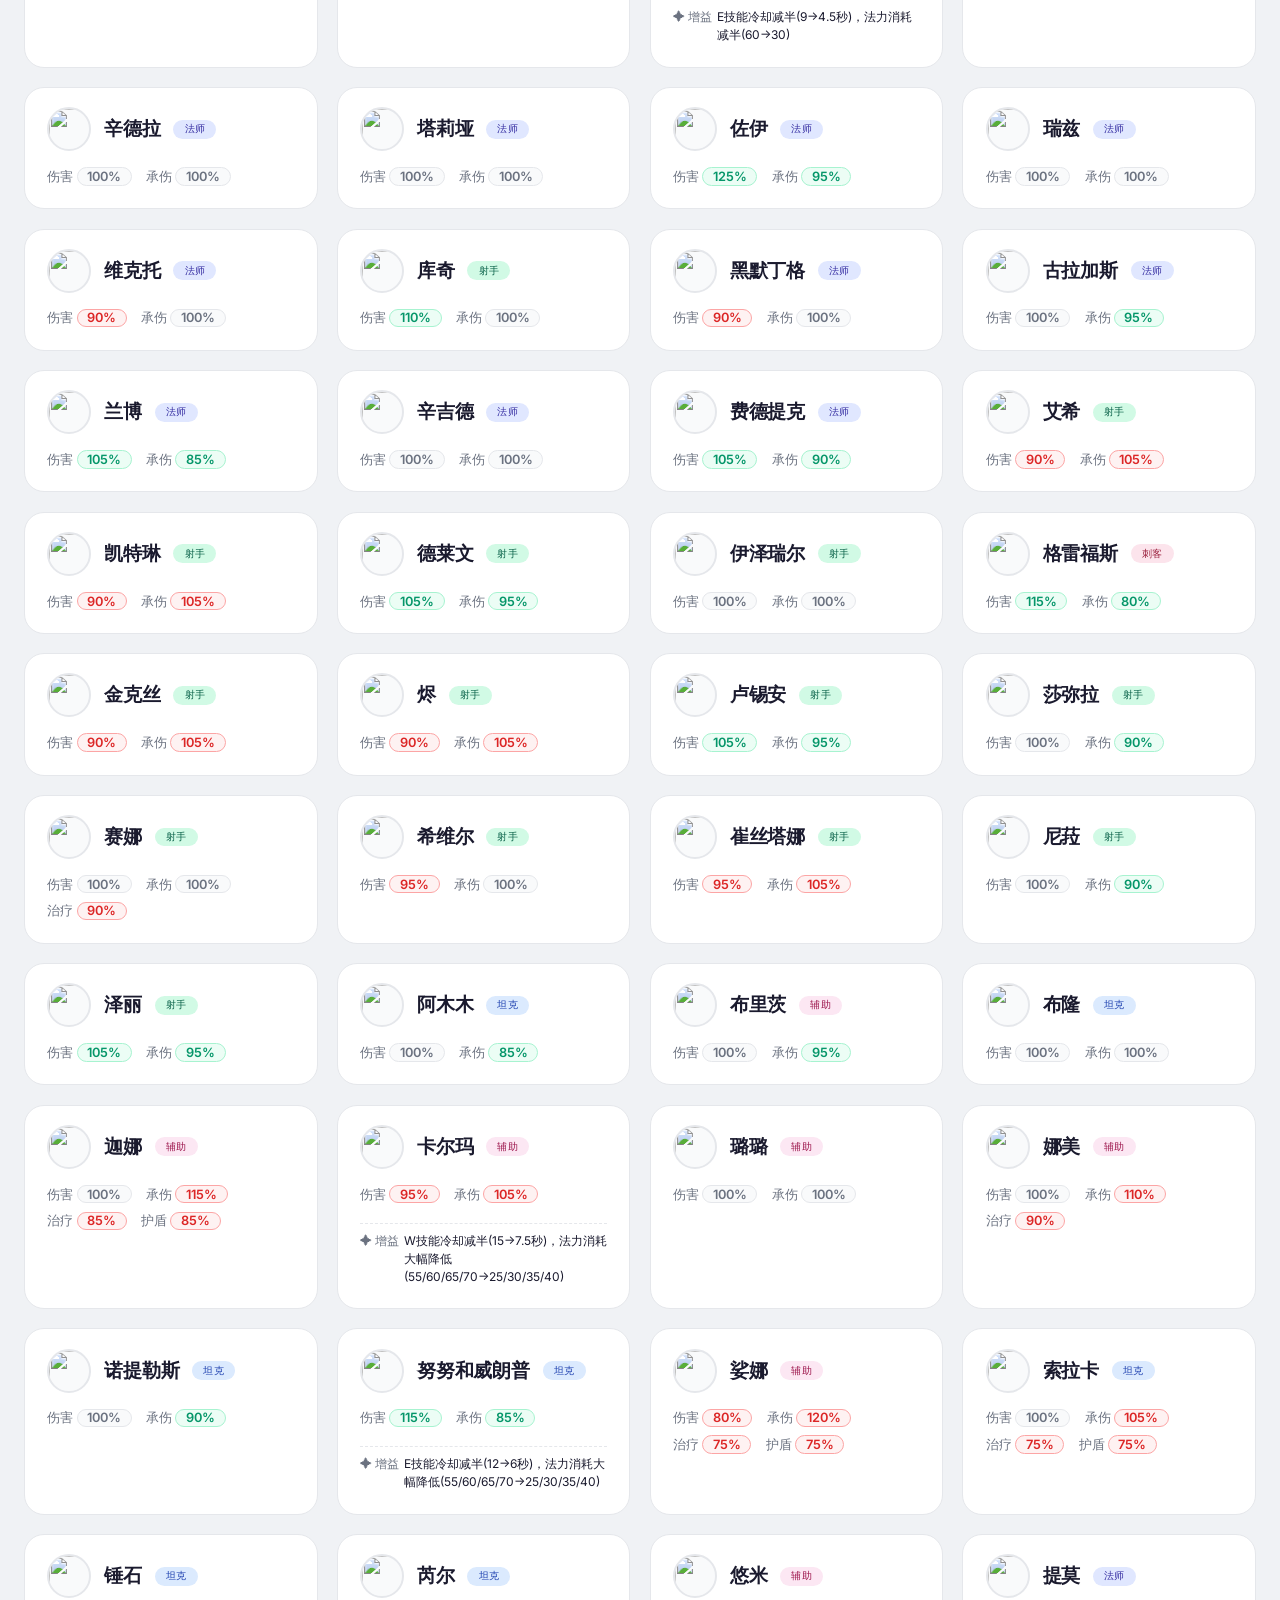
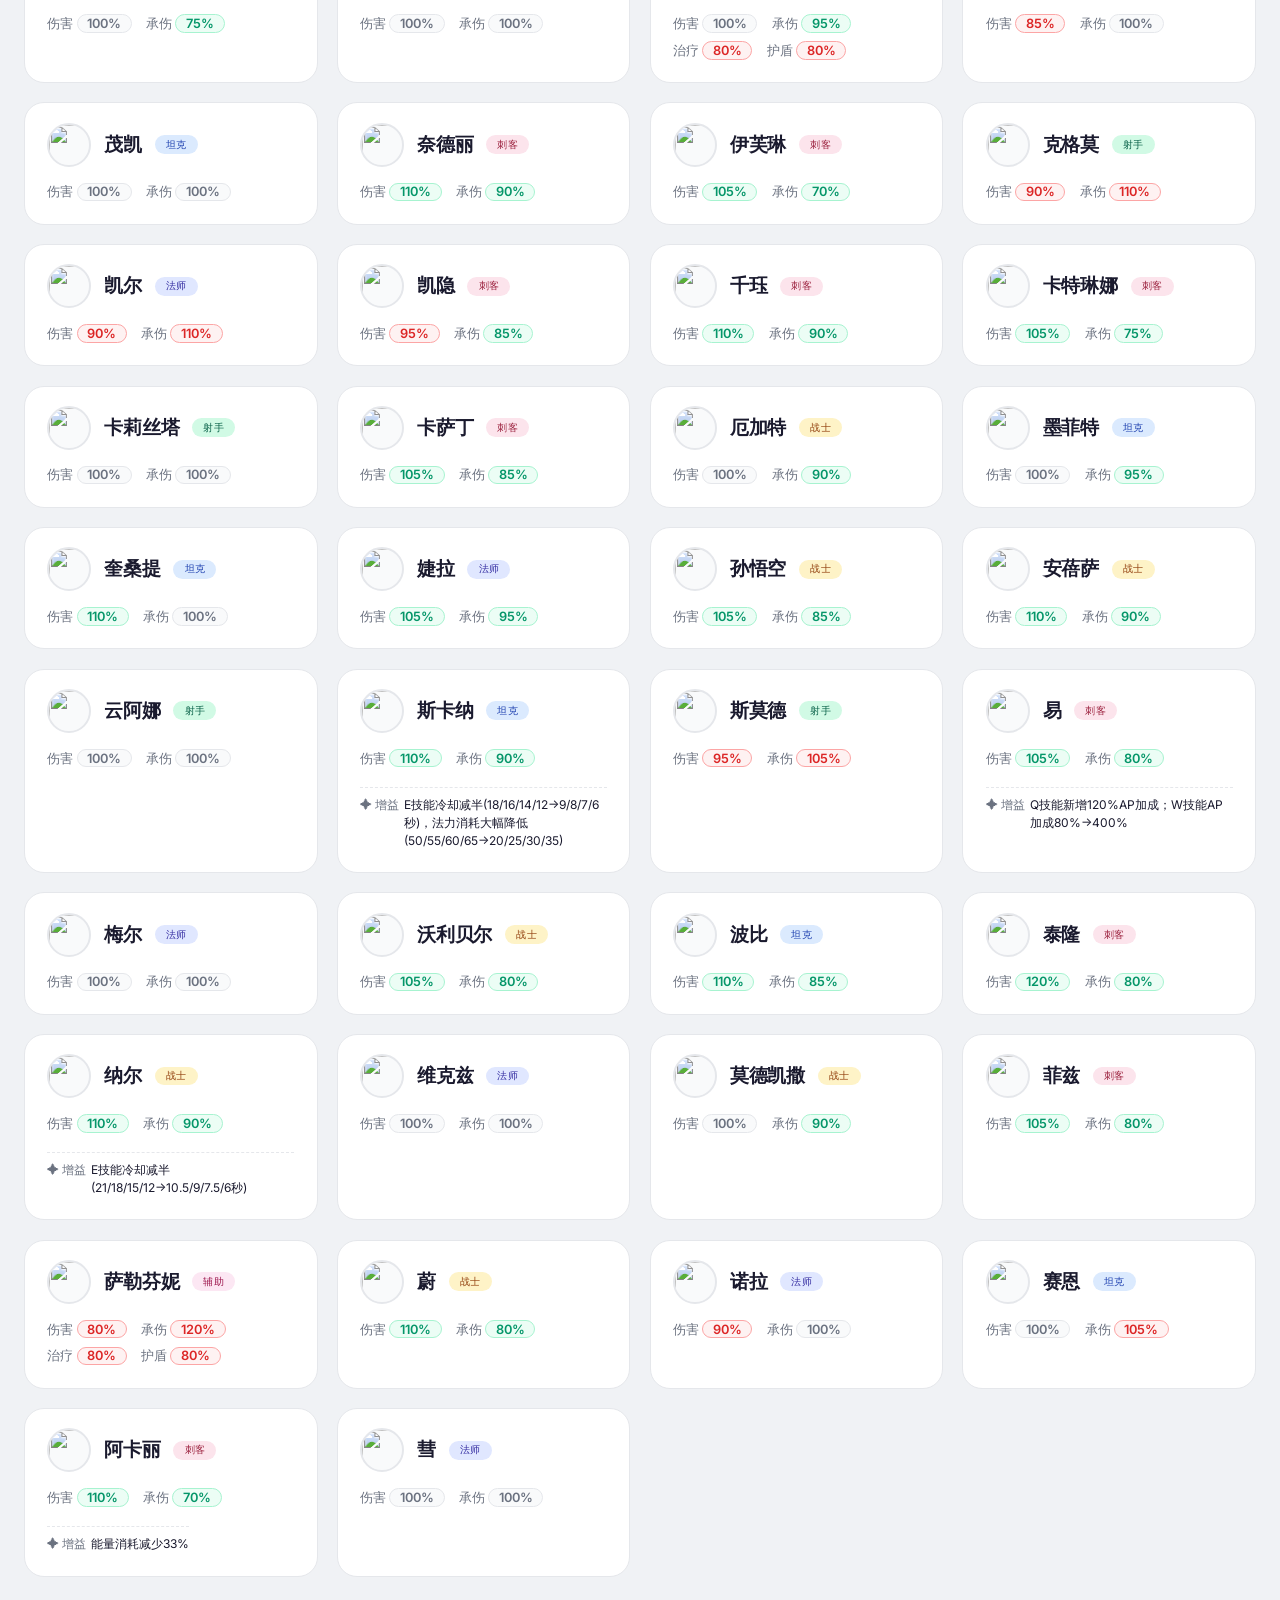
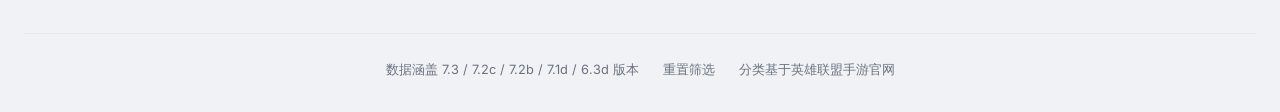
==== commit b7e3ed25: "前端改造：去除 innerHTML 拼接、补齐键盘与读屏支持、版本号改为从数据推导、字体改为非阻塞加载" ====
--- a/index.html
+++ b/index.html
@@ -4,14 +4,31 @@
     <meta charset="UTF-8">
     <meta name="viewport" content="width=device-width, initial-scale=1.0">
     <title>符文大乱斗 · 英雄属性查询</title>
-	    <!-- 2. 网页描述：会显示在搜索结果标题下方，吸引用户点击 -->
-	    <meta name="description" content="英雄联盟手游符文大乱斗模式英雄Buff：伤害、承伤、治疗、护盾调整一览。">
+    <!-- 网页描述：会显示在搜索结果标题下方 -->
+    <meta name="description" content="英雄联盟手游符文大乱斗模式英雄Buff：伤害、承伤、治疗、护盾调整一览。">
+    <meta name="keywords" content="符文大乱斗, LOL手游, 英雄联盟手游, Buff查询, 伤害调整">
+    <meta name="theme-color" content="#1a1a2e">
 
-	    <!-- 3. 关键词：虽然重要性下降，但写上无妨 -->
-	    <meta name="keywords" content="符文大乱斗, LOL手游, 英雄联盟手游, Buff查询, 伤害调整">
+    <!-- 分享到聊天软件时的卡片 -->
+    <meta property="og:type" content="website">
+    <meta property="og:site_name" content="符文大乱斗 · 英雄属性查询">
+    <meta property="og:title" content="符文大乱斗 · 英雄属性查询">
+    <meta property="og:description" content="英雄联盟手游符文大乱斗模式英雄Buff：伤害、承伤、治疗、护盾调整一览。">
+    <meta property="og:url" content="https://biantaoya.github.io/">
+    <meta property="og:image" content="https://biantaoya.github.io/og-cover.png">
+    <meta name="twitter:card" content="summary_large_image">
+
+    <!-- 图标 -->
+    <link rel="icon" href="favicon.svg" type="image/svg+xml">
+    <link rel="icon" href="favicon-32.png" sizes="32x32" type="image/png">
+    <link rel="apple-touch-icon" href="apple-touch-icon.png">
+
     <link rel="preconnect" href="https://fonts.googleapis.com">
     <link rel="preconnect" href="https://fonts.gstatic.com" crossorigin>
-    <link href="https://fonts.googleapis.com/css2?family=Inter:opsz,wght@14..32,400;14..32,500;14..32,600;14..32,700&display=swap" rel="stylesheet">
+    <!-- Inter 只管数字和字母。这里先用 media=print 低优先级拉取，脚本里再切回 all：
+         访问不到 Google Fonts 时页面不会再卡在等样式表上。 -->
+    <link id="fontCss" rel="stylesheet" media="print"
+          href="https://fonts.googleapis.com/css2?family=Inter:opsz,wght@14..32,400;14..32,500;14..32,600;14..32,700&display=swap">
     <link rel="stylesheet" href="style.css">
 </head>
 <body>
@@ -22,10 +39,11 @@
         <div class="header-left">
             <span class="logo-icon">⚔️</span>
             <h1>符文大乱斗</h1>
-            <span class="version-badge">v7.2b</span>
+            <!-- 版本号由 script.js 从 heroes.json 推导，避免和数据脱节 -->
+            <span class="version-badge" id="versionBadge"></span>
         </div>
         <div class="header-right">
-            <button class="update-log-btn" onclick="openAllRemarksModal()">📋 全部更新记录</button>
+            <button class="update-log-btn" id="allRemarksBtn" type="button">📋 全部更新记录</button>
             <div class="subtitle">英雄属性调整 · 实时查询</div>
         </div>
     </div>
@@ -33,36 +51,37 @@
     <!-- 筛选栏 -->
     <div class="filters">
         <div class="search-box">
-            <input type="text" id="searchInput" placeholder="搜索英雄…" autofocus>
-            <button class="clear-btn" id="clearBtn">✕</button>
+            <input type="search" id="searchInput" placeholder="搜索英雄…" aria-label="搜索英雄" autofocus>
+            <button class="clear-btn" id="clearBtn" type="button" aria-label="清空搜索">✕</button>
         </div>
-        <div class="type-filter" id="typeFilter">
-            <button class="active" data-type="all">全部</button>
-            <button data-type="战士">战士</button>
-            <button data-type="坦克">坦克</button>
-            <button data-type="法师">法师</button>
-            <button data-type="刺客">刺客</button>
-            <button data-type="射手">射手</button>
-            <button data-type="辅助">辅助</button>
+        <div class="type-filter" id="typeFilter" role="group" aria-label="按英雄类型筛选">
+            <button class="active" type="button" data-type="all" aria-pressed="true">全部</button>
+            <button type="button" data-type="战士" aria-pressed="false">战士</button>
+            <button type="button" data-type="坦克" aria-pressed="false">坦克</button>
+            <button type="button" data-type="法师" aria-pressed="false">法师</button>
+            <button type="button" data-type="刺客" aria-pressed="false">刺客</button>
+            <button type="button" data-type="射手" aria-pressed="false">射手</button>
+            <button type="button" data-type="辅助" aria-pressed="false">辅助</button>
         </div>
     </div>
 
     <!-- 统计 -->
-    <div class="stats">
+    <div class="stats" aria-live="polite">
         <span class="count" id="resultCount">加载中…</span>
         <span class="match-info" id="matchInfo"></span>
     </div>
 
     <!-- 英雄网格 -->
     <div id="heroGrid" class="grid"></div>
-    <div id="noResult" class="no-result" style="display:none;">
+    <div id="noResult" class="no-result" hidden>
         <span>🕵️</span> 没有找到匹配的英雄
     </div>
 
     <!-- 页脚 -->
     <div class="footer">
-        <span>数据基于 7.2b / 7.1d / 6.3d 版本</span>
-        <a onclick="resetAll();">重置筛选</a>
+        <!-- 版本范围由 script.js 从 heroes.json 的备注里汇总 -->
+        <span id="dataVersions"></span>
+        <button class="link-btn" id="resetBtn" type="button">重置筛选</button>
         <span>分类基于英雄联盟手游官网</span>
     </div>
 
@@ -70,12 +89,13 @@
 
 <!-- 备注弹窗 -->
 <div class="modal-overlay" id="remarkModal">
-    <div class="modal">
+    <div class="modal" role="dialog" aria-modal="true" aria-labelledby="modalTitle" tabindex="-1">
         <div class="modal-header">
             <h2 id="modalTitle">📝 历史调整</h2>
-            <button class="modal-close" onclick="closeModal()">✕</button>
+            <button class="modal-close" id="modalCloseBtn" type="button" aria-label="关闭">✕</button>
         </div>
-        <div class="modal-body" id="modalBody">
+        <!-- tabindex 让键盘可以直接滚动这块内容 -->
+        <div class="modal-body" id="modalBody" tabindex="0">
             <!-- 动态渲染 -->
         </div>
     </div>
@@ -83,4 +103,4 @@
 
 <script src="script.js"></script>
 </body>
-</html>+</html>
--- a/style.css
+++ b/style.css
@@ -2,6 +2,12 @@
             box-sizing: border-box;
             margin: 0;
             padding: 0;
+        }
+
+        /* 键盘焦点统一用金色描边标识，鼠标点击时不显示 */
+        :focus-visible {
+            outline: 3px solid #d4a853;
+            outline-offset: 2px;
         }
 
         body {
@@ -131,6 +137,12 @@
         .search-box input::placeholder {
             color: #9ca3af;
             font-weight: 400;
+        }
+
+        /* 用自绘的 ✕，藏掉 type=search 自带的那个 */
+        .search-box input::-webkit-search-cancel-button {
+            -webkit-appearance: none;
+            appearance: none;
         }
 
         .search-box .clear-btn {
@@ -240,6 +252,12 @@
             position: relative;
             overflow: hidden;
             cursor: pointer;
+            /* 卡片现在是 <button>，把浏览器默认样式复位 */
+            font-family: inherit;
+            font-size: inherit;
+            text-align: left;
+            color: inherit;
+            width: 100%;
         }
 
         .card::before {
@@ -254,13 +272,15 @@
             transition: opacity 0.3s;
         }
 
-        .card:hover {
+        .card:hover,
+        .card:focus-visible {
             border-color: #d4a853;
             transform: translateY(-3px);
             box-shadow: 0 8px 24px rgba(0, 0, 0, 0.08);
         }
 
-        .card:hover::before {
+        .card:hover::before,
+        .card:focus-visible::before {
             opacity: 1;
         }
 
@@ -282,7 +302,8 @@
             transition: border-color 0.2s;
         }
 
-        .card:hover .hero-header img {
+        .card:hover .hero-header img,
+        .card:focus-visible .hero-header img {
             border-color: #d4a853;
         }
 
@@ -421,6 +442,21 @@
             border-radius: 50%;
             animation: spin 0.8s linear infinite;
             margin-bottom: 1rem;
+        }
+
+        .loading-tip.is-error {
+            color: #dc2626;
+        }
+
+        .loading-tip .tip-icon {
+            display: block;
+            font-size: 2rem;
+        }
+
+        .loading-tip .tip-detail {
+            font-size: 0.8rem;
+            color: #9ca3af;
+            margin-top: 0.5rem;
         }
 
         @keyframes spin {
@@ -460,6 +496,11 @@
             animation: modalFadeIn 0.25s ease;
         }
 
+        /* 打开弹窗时把焦点移到容器上（供读屏朗读标题），不需要画焦点圈 */
+        .modal:focus {
+            outline: none;
+        }
+
         @keyframes modalFadeIn {
             from { opacity: 0; transform: scale(0.95) translateY(12px); }
             to { opacity: 1; transform: scale(1) translateY(0); }
@@ -506,6 +547,12 @@
             padding: 1.2rem 1.5rem 1.5rem;
             overflow-y: auto;
             flex: 1;
+        }
+
+        /* 这块可以单独获得焦点，方便键盘滚动长内容 */
+        .modal-body:focus-visible {
+            outline: 2px solid #d4a853;
+            outline-offset: -4px;
         }
 
         /* ===== 弹窗 - 单个英雄备注 ===== */
@@ -631,15 +678,22 @@
             flex-wrap: wrap;
         }
 
-        .footer a {
+        .footer .link-btn {
             color: #6b7280;
             text-decoration: none;
             transition: color 0.2s;
             border-bottom: 1px dotted transparent;
             cursor: pointer;
-        }
-
-        .footer a:hover {
+            /* 用按钮实现，但外观保持文字链接的样子 */
+            background: none;
+            border-top: none;
+            border-left: none;
+            border-right: none;
+            padding: 0;
+            font: inherit;
+        }
+
+        .footer .link-btn:hover {
             color: #d4a853;
             border-bottom-color: #d4a853;
         }
@@ -673,4 +727,4 @@
             .stats { font-size: 0.8rem; }
             .modal { max-width: 100%; max-height: 90vh; border-radius: 16px; }
             .modal-header h2 { font-size: 1rem; }
-        }+        }
